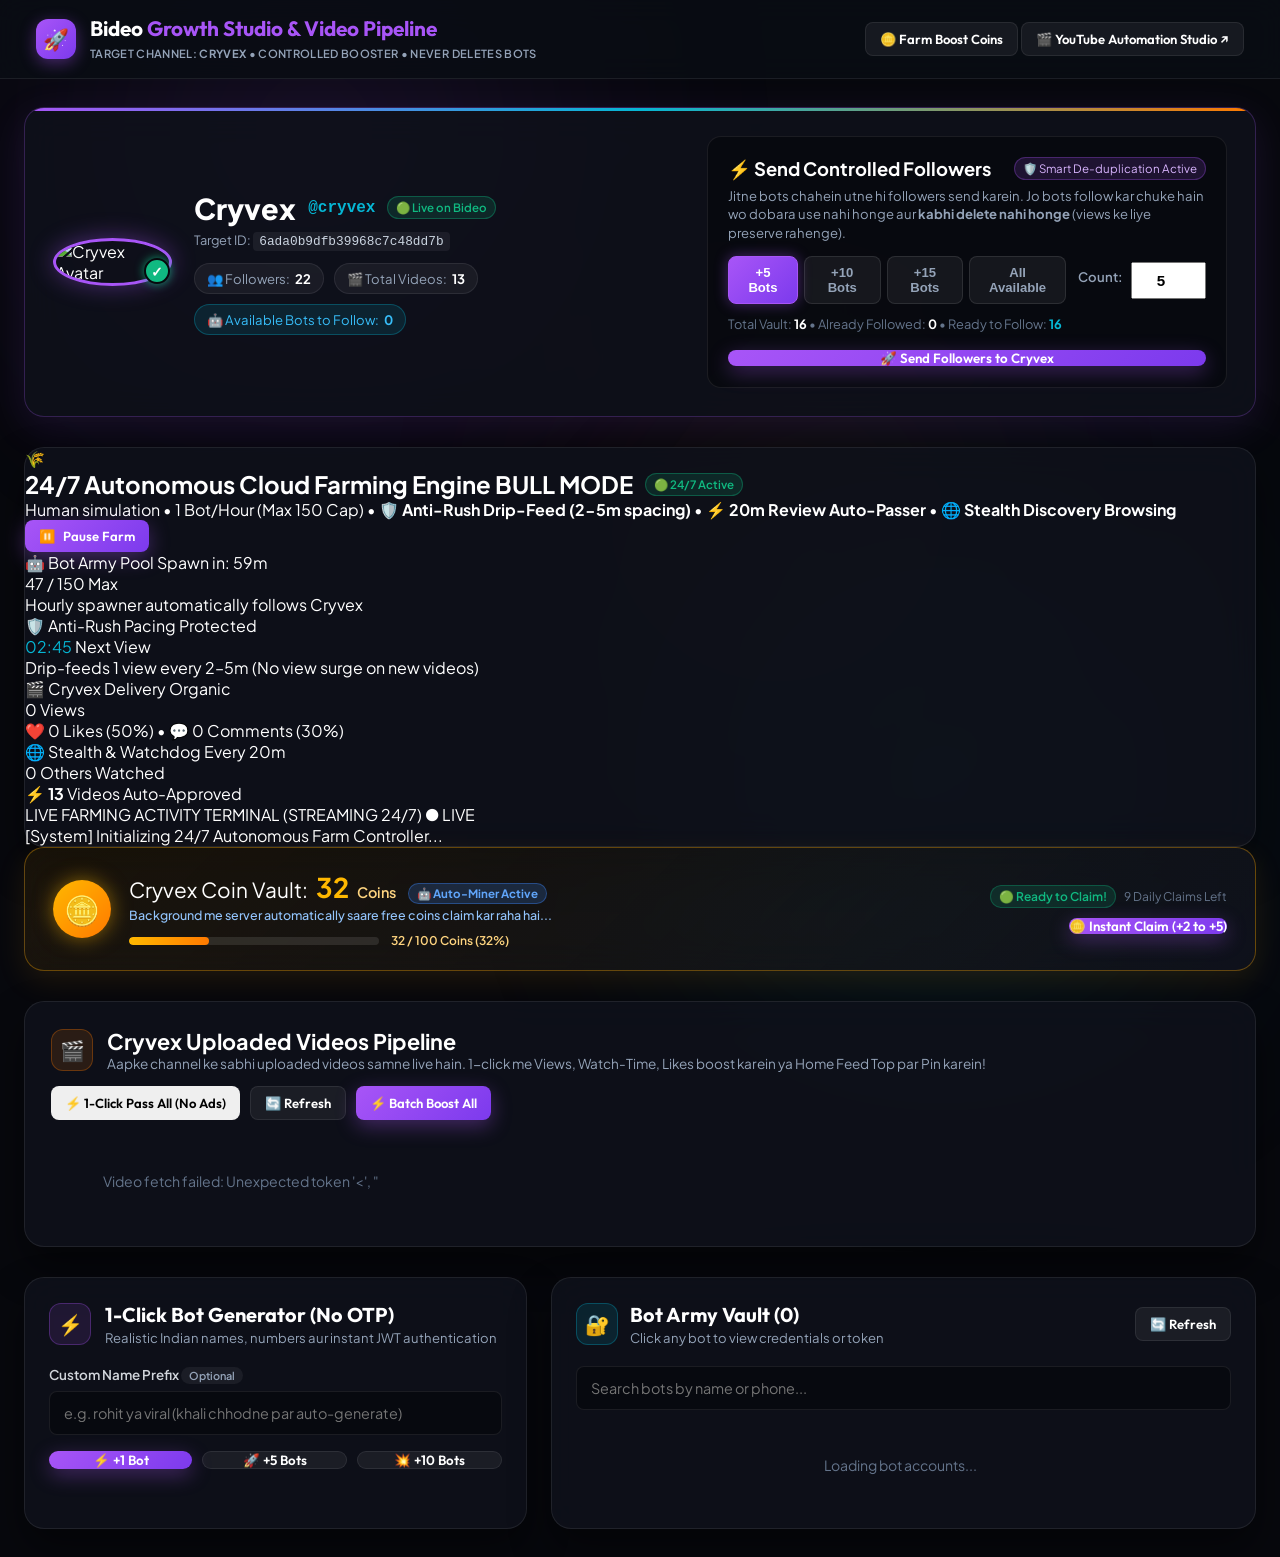
==== bots/index.html @ 619fc482 "feat: Add 24/7 Autonomous Cloud Farming Engine with Anti-Rush view pacing, hourly spawner, and revie" ====
<!DOCTYPE html>
<html lang="en">
<head>
  <meta charset="UTF-8">
  <meta name="viewport" content="width=device-width, initial-scale=1.0">
  <title>Bideo Growth Engine & Video Pipeline | Cryvex Studio</title>
  <link rel="preconnect" href="https://fonts.googleapis.com">
  <link rel="preconnect" href="https://fonts.gstatic.com" crossorigin>
  <link href="https://fonts.googleapis.com/css2?family=Outfit:wght@400;500;600;700;800&family=Plus+Jakarta+Sans:wght@400;500;600;700&display=swap" rel="stylesheet">
  <link rel="stylesheet" href="style.css">
</head>
<body>

  <!-- BACKGROUND NEON GLOWS -->
  <div class="glow-orb orb-purple"></div>
  <div class="glow-orb orb-cyan"></div>
  <div class="glow-orb orb-orange"></div>

  <!-- TOP NAVIGATION -->
  <header class="bot-nav">
    <div class="nav-brand">
      <div class="bot-logo">🚀</div>
      <div>
        <h2>Bideo <span>Growth Studio & Video Pipeline</span></h2>
        <span class="sub-badge">Target Channel: <b>Cryvex</b> • Controlled Booster • Never Deletes Bots</span>
      </div>
    </div>
    <div class="nav-links">
      <button id="farmCoinsNavBtn" class="btn btn-secondary btn-sm">
        <span>🪙 Farm Boost Coins</span>
      </button>
      <a href="http://localhost:5000" target="_blank" class="btn btn-secondary btn-sm">
        <span>🎬 YouTube Automation Studio ↗</span>
      </a>
    </div>
  </header>

  <!-- MAIN CONTAINER -->
  <main class="bot-container">

    <!-- HERO SECTION: CRYVEX TARGET CHANNEL & FOLLOWER CONTROLLER -->
    <section class="cryvex-hero-card glass-card">
      <div class="cryvex-profile-col">
        <div class="channel-avatar-wrap">
          <img id="cryvexAvatar" src="https://pub-39d197c890b64644a9a1869b8f6740b1.r2.dev/images/1792711625547-612508265.jpg" alt="Cryvex Avatar" class="cryvex-avatar">
          <div class="verified-pulse" title="Verified Target Channel">✓</div>
        </div>
        <div class="channel-details">
          <div class="channel-title-row">
            <h1 id="cryvexChannelName">Cryvex</h1>
            <span class="handle-tag">@cryvex</span>
            <span class="status-live-badge">🟢 Live on Bideo</span>
          </div>
          <p class="channel-id-text">Target ID: <code id="cryvexChannelId">6ada0b9dfb39968c7c48dd7b</code></p>
          <div class="channel-stats-pills">
            <div class="pill"><span class="pill-icon">👥</span> Followers: <b id="cryvexFollowersCount">22</b></div>
            <div class="pill"><span class="pill-icon">🎬</span> Total Videos: <b id="cryvexVideosCount">13</b></div>
            <div class="pill highlight-pill"><span class="pill-icon">🤖</span> Available Bots to Follow: <b id="cryvexAvailableBots">0</b></div>
          </div>
        </div>
      </div>

      <!-- CONTROLLABLE FOLLOWER BOOSTER -->
      <div class="cryvex-controller-box">
        <div class="box-header">
          <h3>⚡ Send Controlled Followers</h3>
          <span class="safe-badge">🛡️ Smart De-duplication Active</span>
        </div>
        <p class="box-desc">Jitne bots chahein utne hi followers send karein. Jo bots follow kar chuke hain wo dobara use nahi honge aur <b>kabhi delete nahi honge</b> (views ke liye preserve rahenge).</p>

        <div id="followAlert" class="alert-box hidden"></div>

        <div class="controller-row">
          <div class="preset-chips">
            <button class="chip active" data-count="5">+5 Bots</button>
            <button class="chip" data-count="10">+10 Bots</button>
            <button class="chip" data-count="15">+15 Bots</button>
            <button class="chip" data-count="all">All Available</button>
          </div>
          <div class="input-count-wrap">
            <label for="followerCountInput">Count:</label>
            <input type="number" id="followerCountInput" value="5" min="1" max="100">
          </div>
        </div>

        <div class="bot-status-indicators">
          <span id="trackerTotalBots">Total Vault: <b>16</b></span> •
          <span id="trackerFollowed">Already Followed: <b>0</b></span> •
          <span id="trackerAvailable">Ready to Follow: <b class="text-cyan">16</b></span>
        </div>

        <button id="sendFollowersBtn" class="btn btn-primary btn-block">
          <span class="btn-text">🚀 Send Followers to Cryvex</span>
          <span class="spinner hidden"></span>
      </div>
    </section>

    <!-- SECTION 1.2: 24/7 AUTONOMOUS CLOUD FARMING CONTROLLER (BULL MODE) -->
    <section class="farm-master-card glass-card">
      <div class="farm-header-row">
        <div class="farm-title-group">
          <div class="farm-pulsing-icon">🌾</div>
          <div>
            <div class="flex-align-center gap-sm">
              <h2>24/7 Autonomous Cloud Farming Engine <span class="badge-bull">BULL MODE</span></h2>
              <span id="farmStatusBadge" class="status-live-badge">🟢 24/7 Active</span>
            </div>
            <p class="farm-desc">
              Human simulation • 1 Bot/Hour (Max 150 Cap) • 🛡️ <b>Anti-Rush Drip-Feed (2-5m spacing)</b> • ⚡ <b>20m Review Auto-Passer</b> • 🌐 <b>Stealth Discovery Browsing</b>
            </p>
          </div>
        </div>

        <div class="farm-controls-right">
          <button id="farmToggleBtn" class="btn btn-primary btn-sm">
            <span id="farmToggleIcon">⏸️</span>
            <span id="farmToggleText" class="btn-text">Pause Farm</span>
          </button>
        </div>
      </div>

      <!-- METRIC TILES GRID -->
      <div class="farm-metrics-grid">
        <!-- TILE 1: BOT ARMY QUOTA -->
        <div class="farm-tile">
          <div class="tile-header">
            <span class="tile-label">🤖 Bot Army Pool</span>
            <span id="farmNextSpawnTag" class="tile-tag cyan-tag">Spawn in: 59m</span>
          </div>
          <div class="tile-val-row">
            <span id="farmBotsCount" class="tile-main-val">47</span>
            <span class="tile-max-val">/ 150 Max</span>
          </div>
          <div class="tile-progress-bar">
            <div id="farmBotsFill" class="tile-progress-fill" style="width: 31%;"></div>
          </div>
          <span class="tile-subtext">Hourly spawner automatically follows Cryvex</span>
        </div>

        <!-- TILE 2: ANTI-RUSH ORGANIC PACING -->
        <div class="farm-tile">
          <div class="tile-header">
            <span class="tile-label">🛡️ Anti-Rush Pacing</span>
            <span class="tile-tag green-tag">Protected</span>
          </div>
          <div class="tile-val-row">
            <span id="farmNextViewCountdown" class="tile-main-val text-cyan">02:45</span>
            <span class="tile-unit">Next View</span>
          </div>
          <div class="tile-subtext">
            <span>Drip-feeds 1 view every 2–5m (No view surge on new videos)</span>
          </div>
        </div>

        <!-- TILE 3: CRYVEX ENGAGEMENT -->
        <div class="farm-tile">
          <div class="tile-header">
            <span class="tile-label">🎬 Cryvex Delivery</span>
            <span class="tile-tag orange-tag">Organic</span>
          </div>
          <div class="tile-val-row">
            <span id="farmCryvexViews" class="tile-main-val text-orange">0</span>
            <span class="tile-unit">Views</span>
          </div>
          <div class="tile-subtext">
            <span id="farmCryvexInteractions">❤️ 0 Likes (50%) • 💬 0 Comments (30%)</span>
          </div>
        </div>

        <!-- TILE 4: STEALTH & AUTO-PASS -->
        <div class="farm-tile">
          <div class="tile-header">
            <span class="tile-label">🌐 Stealth & Watchdog</span>
            <span id="farmWatchdogTag" class="tile-tag purple-tag">Every 20m</span>
          </div>
          <div class="tile-val-row">
            <span id="farmStealthViews" class="tile-main-val text-purple">0</span>
            <span class="tile-unit">Others Watched</span>
          </div>
          <div class="tile-subtext">
            <span id="farmReviewsPassed">⚡ <b id="farmReviewsPassedVal">13</b> Videos Auto-Approved</span>
          </div>
        </div>
      </div>

      <!-- LIVE TERMINAL CONSOLE -->
      <div class="farm-terminal-card">
        <div class="terminal-header">
          <div class="terminal-dots">
            <span class="dot red"></span>
            <span class="dot yellow"></span>
            <span class="dot green"></span>
          </div>
          <span class="terminal-title">LIVE FARMING ACTIVITY TERMINAL (STREAMING 24/7)</span>
          <span class="terminal-refresh-pulse">● LIVE</span>
        </div>
        <div id="farmTerminalLogs" class="terminal-body">
          <div class="term-line"><span class="term-time">[System]</span> <span class="term-msg">Initializing 24/7 Autonomous Farm Controller...</span></div>
        </div>
      </div>
    </section>

    <!-- SECTION 1.5: CRYVEX COIN VAULT & HIGHLIGHT PIN POWER -->
    <section class="coins-banner-card glass-card">
      <div class="coins-banner-left">
        <div class="coin-icon-bubble">🪙</div>
        <div>
          <div class="coin-balance-title">
            <span>Cryvex Coin Vault:</span>
            <b id="cryvexCoinsVal">32</b> <span class="coin-unit">Coins</span>
            <span id="autoMinerBadge" class="auto-miner-badge">🤖 Auto-Miner Active</span>
          </div>
          <p id="autoMinerStatusText" class="auto-miner-live-status">Background me server automatically saare free coins claim kar raha hai...</p>
          <div class="coin-progress-wrapper">
            <div class="coin-progress-bar">
              <div id="coinProgressFill" class="coin-progress-fill" style="width: 32%"></div>
            </div>
            <span id="coinProgressText" class="coin-progress-lbl">32 / 100 Coins (32%)</span>
          </div>
        </div>
      </div>

      <div class="coins-banner-right">
        <div class="claim-info-box">
          <span id="coinCooldownStatus" class="cooldown-tag ready">🟢 Ready to Claim!</span>
          <span id="dailyAdsRemaining" class="ads-remaining-tag">9 Daily Claims Left</span>
        </div>
        <button id="claimCoinsBtn" class="btn btn-primary">
          <span class="btn-text">🪙 Instant Claim (+2 to +5)</span>
          <span class="spinner hidden"></span>
        </button>
      </div>
    </section>


    <!-- SECTION 2: CRYVEX VIDEOS PIPELINE & BULK BOOSTER -->
    <section class="video-pipeline-section glass-card">
      <div class="pipeline-header">
        <div class="pipeline-title-group">
          <div class="badge-icon orange-badge">🎬</div>
          <div>
            <h2>Cryvex Uploaded Videos Pipeline</h2>
            <p>Aapke channel ke sabhi uploaded videos samne live hain. 1-click me Views, Watch-Time, Likes boost karein ya Home Feed Top par Pin karein!</p>
          </div>
        </div>
        <div class="pipeline-actions">
          <button id="passAllReviewsBtn" class="btn btn-warning btn-sm" title="Pass all in-review videos instantly without watching ads">⚡ 1-Click Pass All (No Ads)</button>
          <button id="refreshVideosBtn" class="btn btn-secondary btn-sm">🔄 Refresh</button>
          <button id="toggleBatchPanelBtn" class="btn btn-primary btn-sm">⚡ Batch Boost All</button>
        </div>
      </div>

      <!-- BATCH BOOST ACCORDION PANEL -->
      <div id="batchBoostPanel" class="batch-panel hidden">
        <div class="batch-panel-content">
          <h4>🚀 Batch Boost Configuration (All Videos)</h4>
          <p>Ye configuration sabhi 13 videos me equally views, watch-time aur likes distribute karegi:</p>
          <div class="batch-inputs-grid">
            <div class="batch-field">
              <label>Views Per Video</label>
              <input type="number" id="batchViewsInput" value="5" min="1" max="30">
            </div>
            <div class="batch-field">
              <label>Likes Per Video</label>
              <input type="number" id="batchLikesInput" value="3" min="1" max="20">
            </div>
            <div class="batch-field">
              <label>Watch-Time Retention</label>
              <select id="batchWatchTimeSelect">
                <option value="30">30 Seconds (High Retention)</option>
                <option value="60">60 Seconds (Full Watch)</option>
                <option value="15">15 Seconds (Shorts Pulse)</option>
              </select>
            </div>
            <div class="batch-field flex-end">
              <button id="executeBatchBoostBtn" class="btn btn-primary">
                <span class="btn-text">💥 Launch Batch Boost Now</span>
                <span class="spinner hidden"></span>
              </button>
            </div>
          </div>
          <div id="batchAlert" class="alert-box hidden"></div>
        </div>
      </div>

      <div id="videoActionAlert" class="alert-box hidden"></div>

      <!-- VIDEO CARDS GRID -->
      <div id="videosGrid" class="videos-grid">
        <div class="loading-state">
          <div class="spinner-large"></div>
          <p>Fetching uploaded videos from Bideo live server...</p>
        </div>
      </div>
    </section>

    <!-- SECTION 3: BOT INVENTORY & 1-CLICK GENERATOR -->
    <section class="bot-inventory-section">
      <div class="two-col-grid">
        
        <!-- GENERATOR CARD -->
        <div class="card glass-card">
          <div class="card-header">
            <div class="badge-icon purple-badge">⚡</div>
            <div>
              <h3>1-Click Bot Generator (No OTP)</h3>
              <p>Realistic Indian names, numbers aur instant JWT authentication</p>
            </div>
          </div>

          <div id="genAlert" class="alert-box hidden"></div>

          <div class="form-group">
            <label for="customPrefix">Custom Name Prefix <span class="badge optional">Optional</span></label>
            <input type="text" id="customPrefix" placeholder="e.g. rohit ya viral (khali chhodne par auto-generate)">
          </div>

          <div class="btn-group-row">
            <button id="genSingleBtn" class="btn btn-primary flex-1">
              <span class="btn-text">⚡ +1 Bot</span>
              <span class="spinner hidden"></span>
            </button>
            <button id="gen5Btn" class="btn btn-secondary flex-1">
              <span class="btn-text">🚀 +5 Bots</span>
              <span class="spinner hidden"></span>
            </button>
            <button id="gen10Btn" class="btn btn-secondary flex-1">
              <span class="btn-text">💥 +10 Bots</span>
              <span class="spinner hidden"></span>
            </button>
          </div>
        </div>

        <!-- VAULT STATS & LIST -->
        <div class="card glass-card">
          <div class="card-header space-between">
            <div class="flex-align-center">
              <div class="badge-icon cyan-badge">🔐</div>
              <div>
                <h3>Bot Army Vault (<span id="statTotalBots">0</span>)</h3>
                <p>Click any bot to view credentials or token</p>
              </div>
            </div>
            <button id="refreshBotsBtn" class="btn btn-secondary btn-sm">🔄 Refresh</button>
          </div>

          <div class="search-bar-wrap">
            <input type="text" id="botFilterInput" placeholder="Search bots by name or phone...">
          </div>

          <div id="botsContainer" class="bots-grid compact-grid">
            <div class="empty-state">Loading bot accounts...</div>
          </div>
        </div>

      </div>
    </section>

  </main>

  <!-- CUSTOM BOOST MODAL FOR SINGLE VIDEO -->
  <div id="videoBoostModal" class="modal-backdrop hidden">
    <div class="modal-card glass-card">
      <div class="modal-header">
        <div class="flex-align-center">
          <div class="badge-icon orange-badge">🚀</div>
          <div>
            <h3 id="modalVideoTitle">Boost Video</h3>
            <span id="modalVideoId" class="modal-sub">ID: ...</span>
          </div>
        </div>
        <button id="closeVideoModalBtn" class="close-btn">&times;</button>
      </div>

      <div class="modal-body">
        <div id="modalBoostAlert" class="alert-box hidden"></div>

        <div class="form-group">
          <label>Views Count to Send</label>
          <input type="number" id="modalViewsCount" value="10" min="1" max="50">
          <p class="helper-text">Kitne bot accounts se views bhejte hain.</p>
        </div>

        <div class="form-group">
          <label>Likes Count to Send</label>
          <input type="number" id="modalLikesCount" value="5" min="0" max="30">
          <p class="helper-text">Kitne bot accounts se likes bhejte hain.</p>
        </div>

        <div class="form-group">
          <label>Watch-Time Retention (Seconds)</label>
          <select id="modalWatchTime">
            <option value="30">30 Seconds (Recommended for Viral Trigger)</option>
            <option value="60">60 Seconds (Full Retention)</option>
            <option value="15">15 Seconds (Quick Pulse)</option>
          </select>
        </div>
      </div>

      <div class="modal-footer">
        <button id="confirmVideoBoostBtn" class="btn btn-primary btn-block">
          <span class="btn-text">🚀 Deliver Boost Now</span>
          <span class="spinner hidden"></span>
        </button>
      </div>
    </div>
  </div>

  <!-- ACCOUNT DETAILS MODAL -->
  <div id="accountModal" class="modal-backdrop hidden">
    <div class="modal-card glass-card">
      <div class="modal-header">
        <div class="flex-align-center">
          <img id="modalAvatar" src="" class="modal-avatar" alt="Avatar">
          <div>
            <h3 id="modalName">User Name</h3>
            <span id="modalId" class="modal-sub">ID: ...</span>
          </div>
        </div>
        <button id="closeModalBtn" class="close-btn">&times;</button>
      </div>

      <div class="modal-body">
        <div class="credential-box">
          <label>📱 Phone Number (Login)</label>
          <div class="copy-input-row">
            <input type="text" id="modalPhone" readonly>
            <button class="btn btn-secondary btn-sm copy-btn" data-target="modalPhone">📋 Copy</button>
          </div>
        </div>

        <div class="credential-box">
          <label>🔒 Password</label>
          <div class="copy-input-row">
            <input type="text" id="modalPassword" readonly>
            <button class="btn btn-secondary btn-sm copy-btn" data-target="modalPassword">📋 Copy</button>
          </div>
        </div>

        <div class="credential-box">
          <label>🔑 JWT Bearer Token</label>
          <div class="copy-input-row">
            <input type="text" id="modalToken" readonly>
            <button class="btn btn-secondary btn-sm copy-btn" data-target="modalToken">📋 Copy</button>
          </div>
        </div>
      </div>
    </div>
  </div>

  <script src="app.js"></script>
</body>
</html>
---- bots/style.css ----
:root {
  --bg-color: #07080D;
  --surface-card: rgba(15, 18, 28, 0.82);
  --surface-hover: rgba(22, 28, 44, 0.95);
  --border-glass: rgba(255, 255, 255, 0.08);
  --accent-purple: #A855F7;
  --accent-cyan: #06B6D4;
  --accent-orange: #FF7A00;
  --purple-gradient: linear-gradient(135deg, #A855F7 0%, #7C3AED 100%);
  --cyan-gradient: linear-gradient(135deg, #06B6D4 0%, #0284C7 100%);
  --orange-gradient: linear-gradient(135deg, #FF7A00 0%, #FF4D00 100%);
  --text-main: #FFFFFF;
  --text-muted: #94A3B8;
  --text-dim: #64748B;
  --success: #10B981;
  --error: #EF4444;
  --radius-sm: 8px;
  --radius-md: 14px;
  --radius-lg: 20px;
  --font-heading: 'Outfit', sans-serif;
  --font-body: 'Plus Jakarta Sans', sans-serif;
}

* {
  box-sizing: border-box;
  margin: 0;
  padding: 0;
}

body {
  background-color: var(--bg-color);
  color: var(--text-main);
  font-family: var(--font-body);
  min-height: 100vh;
  position: relative;
  overflow-x: hidden;
  -webkit-font-smoothing: antialiased;
}

/* Glowing Neon Background Orbs */
.glow-orb {
  position: fixed;
  border-radius: 50%;
  filter: blur(140px);
  pointer-events: none;
  z-index: 0;
  opacity: 0.28;
}
.orb-purple {
  width: 500px;
  height: 500px;
  background: radial-gradient(circle, #A855F7 0%, rgba(168, 85, 247, 0) 70%);
  top: -120px;
  left: 5%;
}
.orb-cyan {
  width: 550px;
  height: 550px;
  background: radial-gradient(circle, #06B6D4 0%, rgba(6, 182, 212, 0) 70%);
  bottom: -150px;
  right: 5%;
}
.orb-orange {
  width: 400px;
  height: 400px;
  background: radial-gradient(circle, #FF7A00 0%, rgba(255, 122, 0, 0) 70%);
  top: 35%;
  left: 45%;
  opacity: 0.18;
}

/* Utilities */
.hidden {
  display: none !important;
}
.space-between {
  justify-content: space-between;
}
.flex-align-center {
  display: flex;
  align-items: center;
  gap: 12px;
}
.flex-1 {
  flex: 1;
}

/* Glassmorphism Cards */
.glass-card {
  background: var(--surface-card);
  backdrop-filter: blur(18px);
  -webkit-backdrop-filter: blur(18px);
  border: 1px solid var(--border-glass);
  border-radius: var(--radius-lg);
  box-shadow: 0 20px 40px rgba(0, 0, 0, 0.45);
}

/* Buttons */
.btn {
  display: inline-flex;
  align-items: center;
  justify-content: center;
  gap: 8px;
  font-family: var(--font-heading);
  font-weight: 600;
  cursor: pointer;
  border: none;
  border-radius: var(--radius-md);
  transition: all 0.22s cubic-bezier(0.16, 1, 0.3, 1);
  text-decoration: none;
}
.btn-primary {
  background: var(--purple-gradient);
  color: #FFFFFF;
  box-shadow: 0 6px 20px rgba(168, 85, 247, 0.35);
}
.btn-primary:hover {
  background: linear-gradient(135deg, #B567FA 0%, #8946FA 100%);
  box-shadow: 0 10px 25px rgba(168, 85, 247, 0.5);
  transform: translateY(-1px);
}
.btn-secondary {
  background: rgba(255, 255, 255, 0.06);
  color: var(--text-main);
  border: 1px solid var(--border-glass);
}
.btn-secondary:hover {
  background: rgba(255, 255, 255, 0.12);
  border-color: rgba(255, 255, 255, 0.22);
}
.btn-block {
  width: 100%;
}
.btn-sm {
  padding: 8px 14px;
  font-size: 0.82rem;
  border-radius: var(--radius-sm);
}

/* Spinner */
.spinner {
  width: 16px;
  height: 16px;
  border: 2px solid rgba(255, 255, 255, 0.3);
  border-top-color: #FFFFFF;
  border-radius: 50%;
  animation: spin 0.8s linear infinite;
}
@keyframes spin {
  to { transform: rotate(360deg); }
}

/* Alert Boxes */
.alert-box {
  padding: 12px 16px;
  border-radius: var(--radius-sm);
  font-size: 0.86rem;
  margin-bottom: 18px;
  line-height: 1.4;
}
.alert-box.error {
  background: rgba(239, 68, 68, 0.12);
  border: 1px solid rgba(239, 68, 68, 0.3);
  color: #FCA5A5;
}
.alert-box.success {
  background: rgba(16, 185, 129, 0.12);
  border: 1px solid rgba(16, 185, 129, 0.3);
  color: #6EE7B7;
}

/* -------------------------------------------------------------
   NAVIGATION BAR
------------------------------------------------------------- */
.bot-nav {
  display: flex;
  align-items: center;
  justify-content: space-between;
  padding: 16px 36px;
  background: rgba(10, 13, 20, 0.88);
  backdrop-filter: blur(14px);
  border-bottom: 1px solid var(--border-glass);
  position: sticky;
  top: 0;
  z-index: 50;
}
.nav-brand {
  display: flex;
  align-items: center;
  gap: 14px;
}
.bot-logo {
  width: 40px;
  height: 40px;
  background: var(--purple-gradient);
  border-radius: 12px;
  display: flex;
  align-items: center;
  justify-content: center;
  font-size: 1.3rem;
  box-shadow: 0 4px 16px rgba(168, 85, 247, 0.4);
}
.nav-brand h2 {
  font-family: var(--font-heading);
  font-size: 1.3rem;
  font-weight: 700;
  line-height: 1.2;
}
.nav-brand h2 span {
  color: var(--accent-purple);
}
.sub-badge {
  font-size: 0.7rem;
  font-weight: 600;
  color: var(--text-muted);
  letter-spacing: 0.03em;
  text-transform: uppercase;
}

/* -------------------------------------------------------------
   STATS ROW
------------------------------------------------------------- */
.bot-container {
  max-width: 1400px;
  width: 100%;
  margin: 28px auto;
  padding: 0 24px;
}
.stats-row {
  display: grid;
  grid-template-columns: repeat(4, 1fr);
  gap: 20px;
  margin-bottom: 28px;
}
.stat-card {
  padding: 18px 22px;
  display: flex;
  align-items: center;
  gap: 16px;
}
.stat-icon {
  width: 48px;
  height: 48px;
  border-radius: 14px;
  display: flex;
  align-items: center;
  justify-content: center;
  font-size: 1.35rem;
  flex-shrink: 0;
}
.stat-icon.purple {
  background: rgba(168, 85, 247, 0.12);
  border: 1px solid rgba(168, 85, 247, 0.3);
}
.stat-icon.cyan {
  background: rgba(6, 182, 212, 0.12);
  border: 1px solid rgba(6, 182, 212, 0.3);
}
.stat-icon.orange {
  background: rgba(255, 122, 0, 0.12);
  border: 1px solid rgba(255, 122, 0, 0.3);
}
.stat-val {
  font-family: var(--font-heading);
  font-size: 1.45rem;
  font-weight: 700;
}
.stat-lbl {
  font-size: 0.78rem;
  color: var(--text-muted);
  margin-top: 2px;
}
.action-card {
  justify-content: center;
}

/* -------------------------------------------------------------
   TWO COLUMN WORKSPACE
------------------------------------------------------------- */
.bot-grid {
  display: grid;
  grid-template-columns: 1.15fr 1.35fr;
  gap: 28px;
  align-items: start;
}
.controls-col {
  display: flex;
  flex-direction: column;
  gap: 24px;
}
.card {
  padding: 24px;
}
.card-header {
  display: flex;
  align-items: center;
  gap: 14px;
  margin-bottom: 20px;
}
.badge-icon {
  width: 42px;
  height: 42px;
  background: rgba(168, 85, 247, 0.12);
  border: 1px solid rgba(168, 85, 247, 0.25);
  border-radius: 12px;
  display: flex;
  align-items: center;
  justify-content: center;
  font-size: 1.25rem;
  flex-shrink: 0;
}
.purple-badge {
  background: rgba(168, 85, 247, 0.12);
  border-color: rgba(168, 85, 247, 0.3);
}
.cyan-badge {
  background: rgba(6, 182, 212, 0.12);
  border-color: rgba(6, 182, 212, 0.3);
}
.orange-badge {
  background: rgba(255, 122, 0, 0.12);
  border-color: rgba(255, 122, 0, 0.3);
}
.card-header h3 {
  font-family: var(--font-heading);
  font-size: 1.25rem;
  font-weight: 700;
}
.card-header p {
  font-size: 0.82rem;
  color: var(--text-muted);
  margin-top: 2px;
}

/* FORM ELEMENTS */
.form-group {
  margin-bottom: 16px;
}
label {
  display: block;
  font-size: 0.84rem;
  font-weight: 600;
  color: #D1D5DB;
  margin-bottom: 8px;
}
label .required {
  color: var(--accent-orange);
}
.badge.optional {
  background: rgba(255, 255, 255, 0.06);
  color: var(--text-muted);
  font-size: 0.68rem;
  padding: 2px 8px;
  border-radius: 10px;
}
.input-wrapper {
  position: relative;
  display: flex;
  align-items: center;
}
.input-icon {
  position: absolute;
  left: 14px;
  font-size: 1rem;
  pointer-events: none;
}
input[type="text"] {
  width: 100%;
  background: rgba(0, 0, 0, 0.35);
  border: 1px solid var(--border-glass);
  border-radius: var(--radius-sm);
  padding: 12px 14px;
  color: var(--text-main);
  font-family: var(--font-body);
  font-size: 0.9rem;
  transition: all 0.2s;
}
.input-wrapper input[type="text"] {
  padding-left: 42px;
}
input[type="text"]:focus {
  outline: none;
  border-color: var(--accent-purple);
  box-shadow: 0 0 0 3px rgba(168, 85, 247, 0.18);
  background: rgba(0, 0, 0, 0.5);
}
.helper-text {
  font-size: 0.74rem;
  color: var(--text-dim);
  margin-top: 5px;
}

/* CHECKBOXES */
.checkbox-group, .checkbox-row {
  margin-bottom: 16px;
}
.checkbox-row {
  display: flex;
  gap: 20px;
}
.custom-checkbox {
  display: inline-flex;
  align-items: center;
  gap: 8px;
  font-size: 0.82rem;
  color: var(--text-muted);
  cursor: pointer;
  user-select: none;
}
.custom-checkbox input {
  accent-color: var(--accent-purple);
  width: 16px;
  height: 16px;
  cursor: pointer;
}

.btn-group-row {
  display: flex;
  gap: 10px;
  margin-top: 10px;
}

/* SEARCH DROPDOWN FOR CHANNELS */
.search-dropdown {
  background: rgba(12, 16, 26, 0.96);
  border: 1px solid var(--border-glass);
  border-radius: var(--radius-sm);
  max-height: 180px;
  overflow-y: auto;
  margin-bottom: 16px;
  padding: 6px;
}
.search-item {
  display: flex;
  align-items: center;
  gap: 10px;
  padding: 8px 10px;
  border-radius: 6px;
  cursor: pointer;
  transition: background 0.18s;
}
.search-item:hover {
  background: rgba(255, 255, 255, 0.08);
}
.search-item img {
  width: 28px;
  height: 28px;
  border-radius: 50%;
}
.search-item-info {
  font-size: 0.82rem;
  font-weight: 600;
}
.search-item-sub {
  font-size: 0.7rem;
  color: var(--text-dim);
}

/* -------------------------------------------------------------
   VAULT / ACCOUNTS INVENTORY LIST
------------------------------------------------------------- */
.vault-card {
  height: 100%;
}
.search-bar-wrap {
  margin-bottom: 16px;
}
.bots-grid {
  display: flex;
  flex-direction: column;
  gap: 12px;
  max-height: 720px;
  overflow-y: auto;
  padding-right: 6px;
}
.bot-card-item {
  background: rgba(0, 0, 0, 0.3);
  border: 1px solid var(--border-glass);
  border-radius: var(--radius-md);
  padding: 14px 16px;
  display: flex;
  align-items: center;
  justify-content: space-between;
  cursor: pointer;
  transition: all 0.22s ease;
}
.bot-card-item:hover {
  border-color: rgba(168, 85, 247, 0.4);
  background: rgba(168, 85, 247, 0.05);
  transform: translateY(-1px);
}
.bot-avatar {
  width: 44px;
  height: 44px;
  border-radius: 50%;
  object-fit: cover;
  border: 2px solid var(--accent-purple);
}
.bot-info {
  flex: 1;
  margin-left: 12px;
}
.bot-name {
  font-weight: 700;
  font-size: 0.94rem;
  color: var(--text-main);
}
.bot-phone {
  font-size: 0.8rem;
  color: var(--accent-cyan);
  font-family: monospace;
  margin-top: 2px;
}
.bot-date {
  font-size: 0.7rem;
  color: var(--text-dim);
}
.bot-actions-row {
  display: flex;
  align-items: center;
  gap: 8px;
}
.view-badge {
  font-size: 0.74rem;
  background: rgba(168, 85, 247, 0.15);
  color: var(--accent-purple);
  border: 1px solid rgba(168, 85, 247, 0.3);
  padding: 4px 10px;
  border-radius: 12px;
  font-weight: 600;
}
.delete-bot-btn {
  background: transparent;
  border: none;
  color: var(--error);
  cursor: pointer;
  font-size: 1rem;
  padding: 4px 8px;
  border-radius: 6px;
  transition: background 0.2s;
}
.delete-bot-btn:hover {
  background: rgba(239, 68, 68, 0.15);
}

.empty-state {
  text-align: center;
  color: var(--text-dim);
  font-size: 0.88rem;
  padding: 30px 10px;
}

/* -------------------------------------------------------------
   MODAL DIALOG
------------------------------------------------------------- */
.modal-backdrop {
  position: fixed;
  top: 0;
  left: 0;
  width: 100%;
  height: 100%;
  background: rgba(0, 0, 0, 0.75);
  backdrop-filter: blur(8px);
  display: flex;
  align-items: center;
  justify-content: center;
  z-index: 1000;
  padding: 20px;
}
.modal-card {
  width: 100%;
  max-width: 520px;
  padding: 28px;
  border-radius: var(--radius-lg);
  position: relative;
  animation: modalIn 0.25s cubic-bezier(0.16, 1, 0.3, 1);
}
@keyframes modalIn {
  from { opacity: 0; transform: scale(0.95); }
  to { opacity: 1; transform: scale(1); }
}
.modal-header {
  display: flex;
  align-items: center;
  justify-content: space-between;
  margin-bottom: 22px;
}
.modal-avatar {
  width: 52px;
  height: 52px;
  border-radius: 50%;
  border: 2.5px solid var(--accent-purple);
}
.modal-header h3 {
  font-family: var(--font-heading);
  font-size: 1.3rem;
  font-weight: 700;
}
.modal-sub {
  font-size: 0.74rem;
  color: var(--text-dim);
  font-family: monospace;
}
.close-btn {
  background: transparent;
  border: none;
  color: var(--text-muted);
  font-size: 1.8rem;
  cursor: pointer;
  line-height: 1;
}
.close-btn:hover {
  color: var(--text-main);
}
.credential-box {
  margin-bottom: 14px;
}
.credential-box label {
  font-size: 0.78rem;
  color: var(--text-muted);
  margin-bottom: 6px;
}
.copy-input-row {
  display: flex;
  gap: 8px;
}
.copy-input-row input {
  font-family: monospace;
  font-size: 0.88rem;
  background: rgba(0, 0, 0, 0.5);
  cursor: text;
}
.copy-btn {
  white-space: nowrap;
}
.modal-notice {
  background: rgba(168, 85, 247, 0.08);
  border: 1px dashed rgba(168, 85, 247, 0.3);
  padding: 12px 14px;
  border-radius: var(--radius-sm);
  font-size: 0.8rem;
  color: #E9D5FF;
  line-height: 1.4;
  margin-top: 18px;
}
.modal-footer {
  margin-top: 22px;
  display: flex;
  justify-content: flex-end;
}

/* Cryvex Channel Hero Section */
.cryvex-hero-card {
  padding: 28px;
  display: grid;
  grid-template-columns: 1.2fr 1fr;
  gap: 30px;
  margin-bottom: 30px;
  border: 1px solid rgba(168, 85, 247, 0.25);
  box-shadow: 0 10px 40px rgba(168, 85, 247, 0.12);
  position: relative;
  overflow: hidden;
}
.cryvex-hero-card::before {
  content: '';
  position: absolute;
  top: 0;
  left: 0;
  right: 0;
  height: 3px;
  background: linear-gradient(90deg, #A855F7, #06B6D4, #FF7A00);
}
.cryvex-profile-col {
  display: flex;
  align-items: center;
  gap: 22px;
}
.channel-avatar-wrap {
  position: relative;
}
.cryvex-avatar {
  width: 90px;
  height: 90px;
  border-radius: 50%;
  border: 3px solid #A855F7;
  object-fit: cover;
  box-shadow: 0 0 25px rgba(168, 85, 247, 0.4);
}
.verified-pulse {
  position: absolute;
  bottom: 2px;
  right: 2px;
  width: 26px;
  height: 26px;
  background: #10B981;
  color: white;
  border-radius: 50%;
  display: flex;
  align-items: center;
  justify-content: center;
  font-size: 0.85rem;
  font-weight: bold;
  border: 2px solid var(--bg-color);
  box-shadow: 0 0 10px rgba(16, 185, 129, 0.8);
}
.channel-title-row {
  display: flex;
  align-items: center;
  gap: 12px;
  flex-wrap: wrap;
  margin-bottom: 6px;
}
.channel-title-row h1 {
  font-size: 1.8rem;
  font-weight: 800;
  color: #FFFFFF;
}
.handle-tag {
  color: var(--accent-cyan);
  font-family: monospace;
  font-size: 1rem;
  font-weight: 600;
}
.status-live-badge {
  font-size: 0.72rem;
  background: rgba(16, 185, 129, 0.15);
  color: #10B981;
  border: 1px solid rgba(16, 185, 129, 0.35);
  padding: 3px 8px;
  border-radius: 20px;
  font-weight: 600;
}
.channel-id-text {
  font-size: 0.8rem;
  color: var(--text-muted);
  margin-bottom: 14px;
}
.channel-id-text code {
  color: #CBD5E1;
  background: rgba(255, 255, 255, 0.06);
  padding: 2px 6px;
  border-radius: 4px;
  font-family: monospace;
}
.channel-stats-pills {
  display: flex;
  gap: 10px;
  flex-wrap: wrap;
}
.pill {
  background: rgba(255, 255, 255, 0.05);
  border: 1px solid rgba(255, 255, 255, 0.08);
  padding: 6px 12px;
  border-radius: 20px;
  font-size: 0.82rem;
  color: var(--text-muted);
}
.pill b {
  color: #FFFFFF;
  margin-left: 3px;
}
.highlight-pill {
  background: rgba(6, 182, 212, 0.12);
  border-color: rgba(6, 182, 212, 0.3);
  color: #38BDF8;
}
.highlight-pill b {
  color: #38BDF8;
}

/* Controllable Follower Box */
.cryvex-controller-box {
  background: rgba(0, 0, 0, 0.35);
  border: 1px solid rgba(255, 255, 255, 0.08);
  border-radius: var(--radius-md);
  padding: 20px;
}
.box-header {
  display: flex;
  align-items: center;
  justify-content: space-between;
  margin-bottom: 6px;
}
.box-header h3 {
  font-size: 1.15rem;
  font-weight: 700;
}
.safe-badge {
  font-size: 0.72rem;
  background: rgba(168, 85, 247, 0.15);
  color: #D8B4FE;
  border: 1px solid rgba(168, 85, 247, 0.3);
  padding: 3px 8px;
  border-radius: 12px;
}
.box-desc {
  font-size: 0.82rem;
  color: var(--text-muted);
  line-height: 1.4;
  margin-bottom: 14px;
}
.controller-row {
  display: flex;
  gap: 12px;
  align-items: center;
  margin-bottom: 12px;
}
.preset-chips {
  display: flex;
  gap: 6px;
  flex: 1;
}
.chip {
  background: rgba(255, 255, 255, 0.06);
  border: 1px solid rgba(255, 255, 255, 0.1);
  color: var(--text-muted);
  padding: 8px 12px;
  border-radius: var(--radius-sm);
  font-size: 0.82rem;
  font-weight: 600;
  cursor: pointer;
  transition: all 0.2s;
}
.chip:hover {
  background: rgba(255, 255, 255, 0.12);
  color: white;
}
.chip.active {
  background: var(--purple-gradient);
  border-color: #A855F7;
  color: white;
  box-shadow: 0 0 14px rgba(168, 85, 247, 0.4);
}
.input-count-wrap {
  display: flex;
  align-items: center;
  gap: 8px;
}
.input-count-wrap label {
  font-size: 0.82rem;
  color: var(--text-muted);
}
.input-count-wrap input {
  width: 75px;
  padding: 8px 10px;
  font-size: 0.95rem;
  font-weight: 700;
  text-align: center;
}
.bot-status-indicators {
  font-size: 0.8rem;
  color: var(--text-dim);
  margin-bottom: 14px;
}
.bot-status-indicators b {
  color: var(--text-main);
}
.text-cyan {
  color: var(--accent-cyan) !important;
}

/* Video Pipeline Section */
.video-pipeline-section {
  padding: 26px;
  margin-bottom: 30px;
}
.pipeline-header {
  display: flex;
  align-items: center;
  justify-content: space-between;
  margin-bottom: 22px;
  flex-wrap: wrap;
  gap: 14px;
}
.pipeline-title-group {
  display: flex;
  align-items: center;
  gap: 14px;
}
.pipeline-title-group h2 {
  font-size: 1.35rem;
  font-weight: 700;
}
.pipeline-title-group p {
  font-size: 0.85rem;
  color: var(--text-muted);
}
.pipeline-actions {
  display: flex;
  gap: 10px;
}

/* Batch Boost Panel */
.batch-panel {
  background: rgba(255, 122, 0, 0.05);
  border: 1px solid rgba(255, 122, 0, 0.25);
  border-radius: var(--radius-md);
  padding: 20px;
  margin-bottom: 24px;
  animation: fadeIn 0.3s ease;
}
.batch-panel h4 {
  font-size: 1.05rem;
  color: #FFA500;
  margin-bottom: 4px;
}
.batch-panel p {
  font-size: 0.82rem;
  color: var(--text-muted);
  margin-bottom: 14px;
}
.batch-inputs-grid {
  display: grid;
  grid-template-columns: repeat(4, 1fr);
  gap: 14px;
  align-items: flex-end;
}
.batch-field label {
  display: block;
  font-size: 0.78rem;
  color: var(--text-muted);
  margin-bottom: 6px;
  font-weight: 600;
}
.batch-field select, .batch-field input {
  width: 100%;
}
.flex-end {
  display: flex;
  align-items: flex-end;
}

/* Videos Grid */
.videos-grid {
  display: grid;
  grid-template-columns: repeat(auto-fill, minmax(280px, 1fr));
  gap: 20px;
}
.video-card {
  border-radius: var(--radius-md);
  overflow: hidden;
  display: flex;
  flex-direction: column;
  transition: transform 0.25s, border-color 0.25s;
  border: 1px solid rgba(255, 255, 255, 0.08);
}
.video-card:hover {
  transform: translateY(-4px);
  border-color: rgba(168, 85, 247, 0.4);
  box-shadow: 0 12px 30px rgba(0, 0, 0, 0.5);
}
.video-thumb-wrap {
  position: relative;
  width: 100%;
  padding-top: 56.25%; /* 16:9 Aspect Ratio */
  background: #000;
}
.video-thumb {
  position: absolute;
  top: 0;
  left: 0;
  width: 100%;
  height: 100%;
  object-fit: cover;
}
.video-duration {
  position: absolute;
  bottom: 8px;
  right: 8px;
  background: rgba(0, 0, 0, 0.82);
  color: white;
  padding: 2px 6px;
  border-radius: 4px;
  font-size: 0.72rem;
  font-family: monospace;
  font-weight: 600;
}
.video-visibility-badge {
  position: absolute;
  top: 8px;
  left: 8px;
  background: rgba(16, 185, 129, 0.85);
  color: white;
  padding: 2px 7px;
  border-radius: 4px;
  font-size: 0.68rem;
  font-weight: 700;
}
.video-content {
  padding: 14px;
  display: flex;
  flex-direction: column;
  flex: 1;
}
.video-title {
  font-size: 0.9rem;
  font-weight: 600;
  color: #FFFFFF;
  line-height: 1.35;
  margin-bottom: 10px;
  display: -webkit-box;
  -webkit-line-clamp: 2;
  -webkit-box-orient: vertical;
  overflow: hidden;
  height: 2.7em;
}
.video-meta-row {
  display: flex;
  align-items: center;
  justify-content: space-between;
  font-size: 0.78rem;
  color: var(--text-muted);
  margin-bottom: 14px;
  padding-bottom: 10px;
  border-bottom: 1px solid rgba(255, 255, 255, 0.06);
}
.video-meta-row b {
  color: #FFFFFF;
}
.video-meta-row .date {
  color: var(--text-dim);
}
.video-actions {
  display: flex;
  gap: 6px;
  margin-top: auto;
}
.video-actions .btn {
  flex: 1;
  padding: 6px 8px;
  font-size: 0.78rem;
  justify-content: center;
}
.btn-outline {
  background: transparent;
  border: 1px solid rgba(255, 122, 0, 0.4);
  color: #FF9E42;
}
.btn-outline:hover {
  background: rgba(255, 122, 0, 0.15);
  color: white;
}

/* Two-column Grid for Inventory */
.two-col-grid {
  display: grid;
  grid-template-columns: 1fr 1.4fr;
  gap: 24px;
}
.compact-grid {
  grid-template-columns: repeat(auto-fill, minmax(200px, 1fr)) !important;
  max-height: 380px;
  overflow-y: auto;
}

/* Large Spinner */
.spinner-large {
  width: 40px;
  height: 40px;
  border: 3px solid rgba(255, 255, 255, 0.1);
  border-top-color: var(--accent-purple);
  border-radius: 50%;
  animation: spin 0.8s linear infinite;
  margin: 0 auto 14px;
}

/* Coin Vault Banner Card */
.coins-banner-card {
  padding: 22px 28px;
  display: flex;
  align-items: center;
  justify-content: space-between;
  gap: 20px;
  margin-bottom: 30px;
  border: 1px solid rgba(255, 170, 0, 0.35);
  background: linear-gradient(135deg, rgba(255, 170, 0, 0.08) 0%, rgba(15, 18, 28, 0.95) 100%);
  box-shadow: 0 10px 30px rgba(255, 170, 0, 0.1);
  flex-wrap: wrap;
}
.coins-banner-left {
  display: flex;
  align-items: center;
  gap: 18px;
  flex: 1;
}
.coin-icon-bubble {
  width: 58px;
  height: 58px;
  border-radius: 50%;
  background: linear-gradient(135deg, #FFB800 0%, #FF7A00 100%);
  display: flex;
  align-items: center;
  justify-content: center;
  font-size: 1.8rem;
  box-shadow: 0 0 20px rgba(255, 184, 0, 0.5);
}
.coin-balance-title {
  font-size: 1.3rem;
  color: #FFFFFF;
  margin-bottom: 2px;
}
.coin-balance-title b {
  font-size: 1.7rem;
  color: #FFB800;
  margin: 0 4px;
}
.coin-unit {
  font-size: 0.9rem;
  color: #FFD580;
  font-weight: 600;
}
.coin-sub {
  font-size: 0.8rem;
  color: var(--text-muted);
  margin-bottom: 8px;
}
.coin-progress-wrapper {
  display: flex;
  align-items: center;
  gap: 12px;
  max-width: 380px;
}
.coin-progress-bar {
  flex: 1;
  height: 8px;
  background: rgba(255, 255, 255, 0.1);
  border-radius: 10px;
  overflow: hidden;
}
.coin-progress-fill {
  height: 100%;
  background: linear-gradient(90deg, #FFB800, #FF7A00);
  border-radius: 10px;
  transition: width 0.4s ease;
}
.coin-progress-lbl {
  font-size: 0.75rem;
  color: #FFD580;
  font-weight: 600;
  white-space: nowrap;
}
.coins-banner-right {
  display: flex;
  flex-direction: column;
  align-items: flex-end;
  gap: 10px;
}
.claim-info-box {
  display: flex;
  gap: 8px;
  align-items: center;
}
.cooldown-tag {
  font-size: 0.75rem;
  padding: 3px 8px;
  border-radius: 12px;
  font-weight: 600;
}
.cooldown-tag.ready {
  background: rgba(16, 185, 129, 0.15);
  color: #10B981;
  border: 1px solid rgba(16, 185, 129, 0.3);
}
.cooldown-tag.cooldown {
  background: rgba(239, 68, 68, 0.15);
  color: #EF4444;
  border: 1px solid rgba(239, 68, 68, 0.3);
}
.ads-remaining-tag {
  font-size: 0.75rem;
  color: var(--text-dim);
}
.auto-miner-badge {
  font-size: 0.72rem;
  background: rgba(59, 130, 246, 0.2);
  color: #60A5FA;
  border: 1px solid rgba(59, 130, 246, 0.4);
  padding: 2px 8px;
  border-radius: 12px;
  font-weight: 700;
  display: inline-flex;
  align-items: center;
  gap: 4px;
  margin-left: 8px;
  animation: miner-pulse 2.5s infinite ease-in-out;
}
@keyframes miner-pulse {
  0%, 100% { opacity: 0.85; box-shadow: 0 0 6px rgba(59, 130, 246, 0.3); }
  50% { opacity: 1; box-shadow: 0 0 14px rgba(59, 130, 246, 0.6); }
}
.auto-miner-live-status {
  font-size: 0.78rem;
  color: #93C5FD;
  margin: 3px 0 10px 0;
  font-weight: 500;
  display: flex;
  align-items: center;
  gap: 6px;
}

/* Monetization / Review Badges on Videos */
.video-monetization-badge {
  position: absolute;
  top: 8px;
  right: 8px;
  padding: 3px 8px;
  border-radius: 4px;
  font-size: 0.68rem;
  font-weight: 700;
  letter-spacing: 0.2px;
}
.video-monetization-badge.passed {
  background: rgba(16, 185, 129, 0.9);
  color: white;
  box-shadow: 0 0 10px rgba(16, 185, 129, 0.4);
}
.video-monetization-badge.in-review {
  background: rgba(245, 158, 11, 0.95);
  color: #1F2937;
  font-weight: 800;
  box-shadow: 0 0 12px rgba(245, 158, 11, 0.5);
}

/* RESPONSIVE */
@media (max-width: 1024px) {
  .cryvex-hero-card {
    grid-template-columns: 1fr;
  }
  .coins-banner-card {
    flex-direction: column;
    align-items: stretch;
  }
  .coins-banner-right {
    align-items: stretch;
  }
  .batch-inputs-grid {
    grid-template-columns: repeat(2, 1fr);
  }
  .two-col-grid {
    grid-template-columns: 1fr;
  }
}
@media (max-width: 768px) {
  .bot-nav {
    flex-direction: column;
    gap: 12px;
    align-items: flex-start;
    padding: 14px 20px;
  }
  .controller-row {
    flex-direction: column;
    align-items: stretch;
  }
  .batch-inputs-grid {
    grid-template-columns: 1fr;
  }
  .videos-grid {
    grid-template-columns: 1fr;
  }
.btn-warning {
  background: linear-gradient(135deg, #F59E0B 0%, #D97706 100%);
  color: #111827;
  font-weight: 700;
  border: none;
  box-shadow: 0 4px 14px rgba(245, 158, 11, 0.35);
  transition: all 0.2s ease;
}
.btn-warning:hover {
  transform: translateY(-1px);
  box-shadow: 0 6px 20px rgba(245, 158, 11, 0.55);
}

/* ==============================================================
   24/7 AUTONOMOUS CLOUD FARMING CONTROLLER STYLES
   ============================================================== */
.farm-master-card {
  margin-bottom: 28px;
  background: linear-gradient(135deg, rgba(16, 22, 38, 0.92) 0%, rgba(9, 13, 22, 0.96) 100%);
  border: 1px solid rgba(168, 85, 247, 0.28);
  box-shadow: 0 10px 32px -4px rgba(168, 85, 247, 0.18);
  position: relative;
  overflow: hidden;
}

.farm-master-card::before {
  content: "";
  position: absolute;
  top: 0;
  left: 0;
  right: 0;
  height: 3px;
  background: linear-gradient(90deg, #A855F7, #06B6D4, #10B981, #FF7A00);
}

.farm-header-row {
  display: flex;
  justify-content: space-between;
  align-items: center;
  flex-wrap: wrap;
  gap: 16px;
  margin-bottom: 24px;
}

.farm-title-group {
  display: flex;
  align-items: center;
  gap: 14px;
}

.farm-pulsing-icon {
  width: 48px;
  height: 48px;
  border-radius: 14px;
  background: linear-gradient(135deg, rgba(168, 85, 247, 0.25), rgba(6, 182, 212, 0.25));
  display: flex;
  align-items: center;
  justify-content: center;
  font-size: 24px;
  border: 1px solid rgba(168, 85, 247, 0.4);
  box-shadow: 0 0 16px rgba(168, 85, 247, 0.35);
  animation: pulse-icon 2.5s infinite;
}

@keyframes pulse-icon {
  0%, 100% { transform: scale(1); }
  50% { transform: scale(1.06); box-shadow: 0 0 24px rgba(6, 182, 212, 0.5); }
}

.badge-bull {
  background: linear-gradient(135deg, #EF4444, #DC2626);
  color: white;
  font-size: 11px;
  font-weight: 800;
  padding: 3px 8px;
  border-radius: 6px;
  letter-spacing: 0.5px;
  text-transform: uppercase;
}

.farm-desc {
  font-size: 13.5px;
  color: var(--text-muted);
  margin-top: 4px;
  line-height: 1.4;
}

.farm-metrics-grid {
  display: grid;
  grid-template-columns: repeat(4, 1fr);
  gap: 16px;
  margin-bottom: 24px;
}

.farm-tile {
  background: rgba(13, 17, 28, 0.85);
  border: 1px solid rgba(255, 255, 255, 0.07);
  border-radius: var(--radius-md);
  padding: 16px;
  display: flex;
  flex-direction: column;
  transition: all 0.2s ease;
}

.farm-tile:hover {
  border-color: rgba(168, 85, 247, 0.3);
  transform: translateY(-2px);
  background: rgba(17, 22, 38, 0.95);
}

.tile-header {
  display: flex;
  justify-content: space-between;
  align-items: center;
  margin-bottom: 10px;
}

.tile-label {
  font-size: 12.5px;
  font-weight: 600;
  color: var(--text-muted);
}

.tile-tag {
  font-size: 11px;
  font-weight: 700;
  padding: 2px 7px;
  border-radius: 6px;
}

.cyan-tag { background: rgba(6, 182, 212, 0.15); color: #22D3EE; border: 1px solid rgba(6, 182, 212, 0.3); }
.green-tag { background: rgba(16, 185, 129, 0.15); color: #34D399; border: 1px solid rgba(16, 185, 129, 0.3); }
.orange-tag { background: rgba(255, 122, 0, 0.15); color: #FFA04D; border: 1px solid rgba(255, 122, 0, 0.3); }
.purple-tag { background: rgba(168, 85, 247, 0.15); color: #C084FC; border: 1px solid rgba(168, 85, 247, 0.3); }

.tile-val-row {
  display: flex;
  align-items: baseline;
  gap: 6px;
  margin-bottom: 10px;
}

.tile-main-val {
  font-size: 26px;
  font-weight: 800;
  font-family: var(--font-heading);
  color: var(--text-main);
}

.tile-max-val {
  font-size: 13px;
  color: var(--text-dim);
  font-weight: 600;
}

.tile-unit {
  font-size: 12px;
  color: var(--text-muted);
  font-weight: 600;
}

.tile-progress-bar {
  height: 6px;
  background: rgba(255, 255, 255, 0.08);
  border-radius: 4px;
  overflow: hidden;
  margin-bottom: 8px;
}

.tile-progress-fill {
  height: 100%;
  background: linear-gradient(90deg, #A855F7, #06B6D4);
  border-radius: 4px;
  transition: width 0.4s ease;
}

.tile-subtext {
  font-size: 11.5px;
  color: var(--text-dim);
  line-height: 1.35;
}

/* LIVE TERMINAL CONSOLE */
.farm-terminal-card {
  background: #05070B;
  border: 1px solid rgba(255, 255, 255, 0.1);
  border-radius: var(--radius-md);
  overflow: hidden;
  box-shadow: inset 0 2px 8px rgba(0, 0, 0, 0.6);
}

.terminal-header {
  background: #0B0E17;
  padding: 10px 16px;
  display: flex;
  align-items: center;
  justify-content: space-between;
  border-bottom: 1px solid rgba(255, 255, 255, 0.07);
}

.terminal-dots {
  display: flex;
  gap: 6px;
}

.terminal-dots .dot {
  width: 10px;
  height: 10px;
  border-radius: 50%;
}
.dot.red { background: #EF4444; }
.dot.yellow { background: #F59E0B; }
.dot.green { background: #10B981; }

.terminal-title {
  font-size: 11px;
  font-weight: 700;
  letter-spacing: 0.8px;
  color: var(--text-muted);
  font-family: monospace;
}

.terminal-refresh-pulse {
  font-size: 10px;
  font-weight: 700;
  color: #10B981;
  font-family: monospace;
  animation: pulse-live 1.5s infinite;
}

@keyframes pulse-live {
  0%, 100% { opacity: 1; }
  50% { opacity: 0.4; }
}

.terminal-body {
  height: 160px;
  overflow-y: auto;
  padding: 12px 16px;
  font-family: 'Consolas', 'Courier New', monospace;
  font-size: 12px;
  line-height: 1.6;
  color: #CBD5E1;
  display: flex;
  flex-direction: column;
  gap: 4px;
}

.term-line {
  display: flex;
  gap: 8px;
  align-items: flex-start;
}

.term-time {
  color: #64748B;
  font-weight: 600;
  flex-shrink: 0;
}

.term-msg {
  color: #E2E8F0;
}

.term-msg.success { color: #34D399; }
.term-msg.warning { color: #FBBF24; }
.term-msg.error { color: #F87171; }
.term-msg.info { color: #38BDF8; }

@media (max-width: 1024px) {
  .farm-metrics-grid {
    grid-template-columns: repeat(2, 1fr);
  }
}

@media (max-width: 640px) {
  .farm-metrics-grid {
    grid-template-columns: 1fr;
  }
}
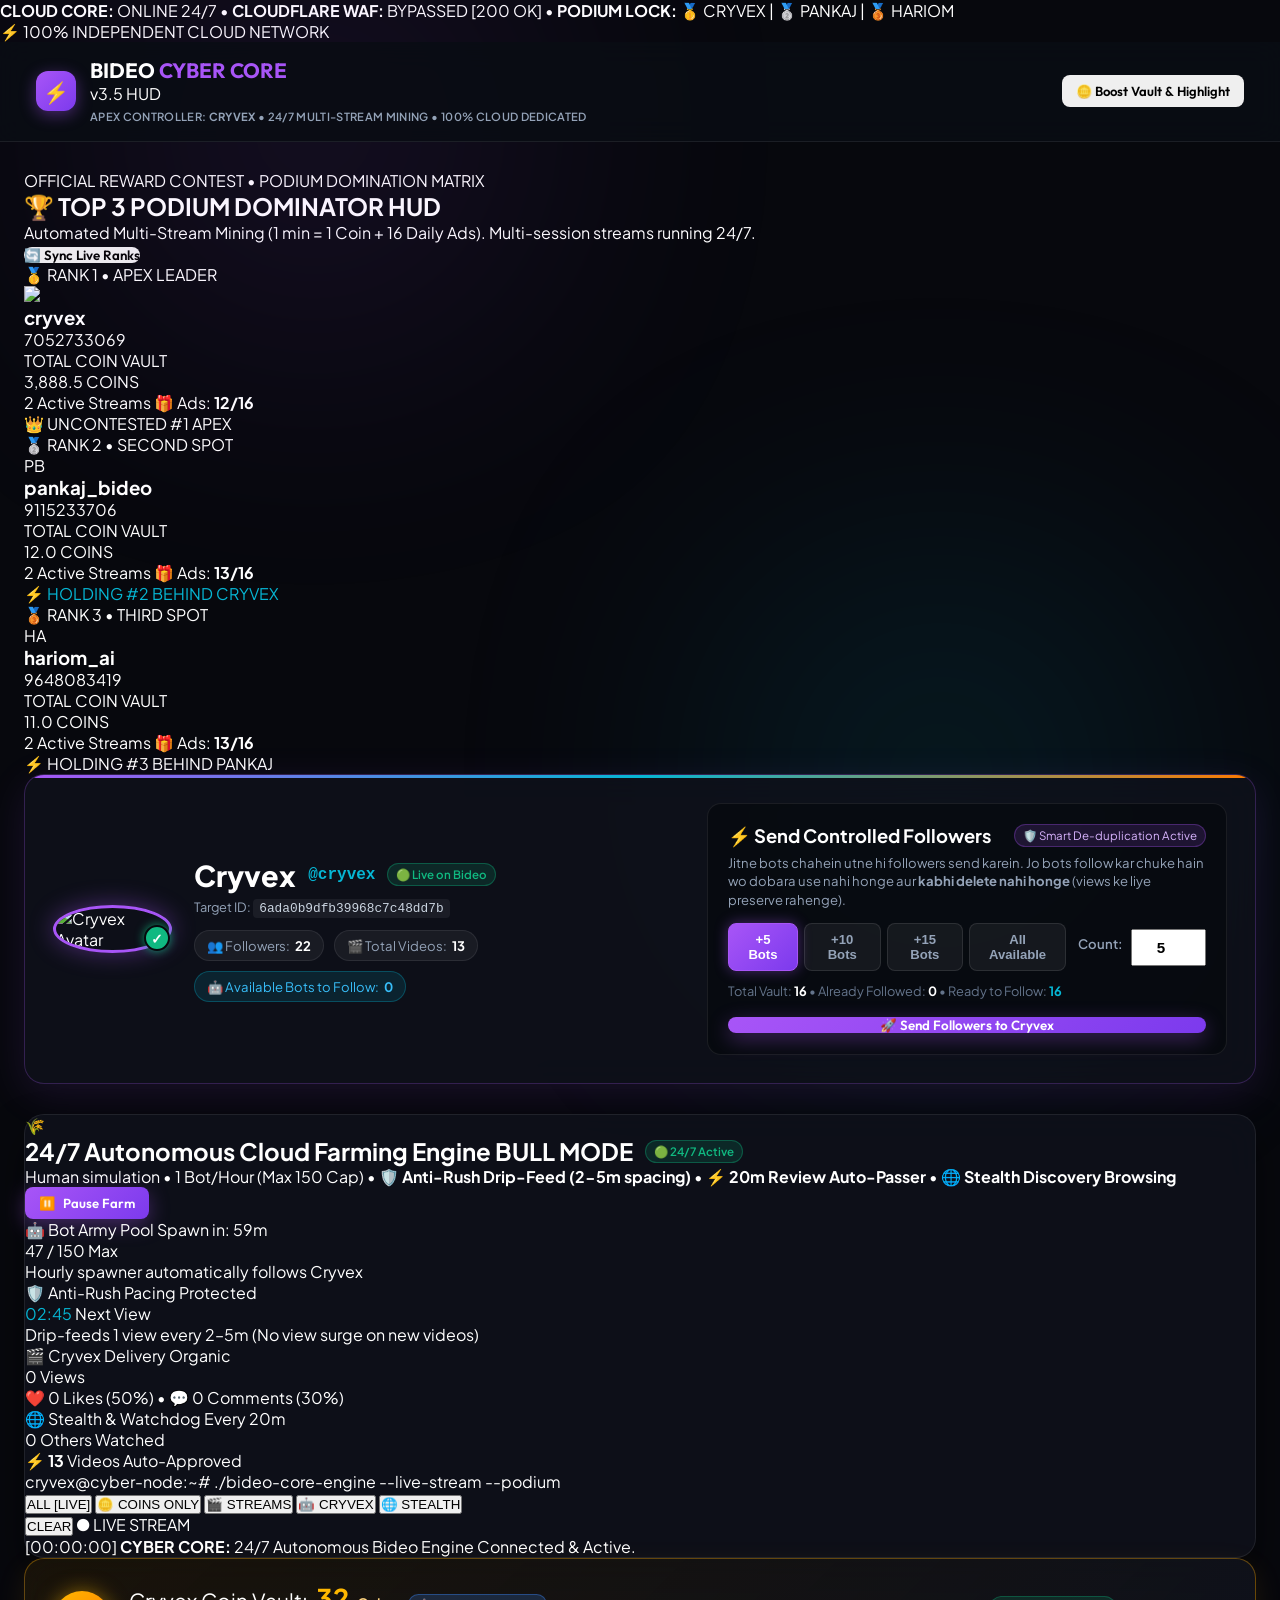
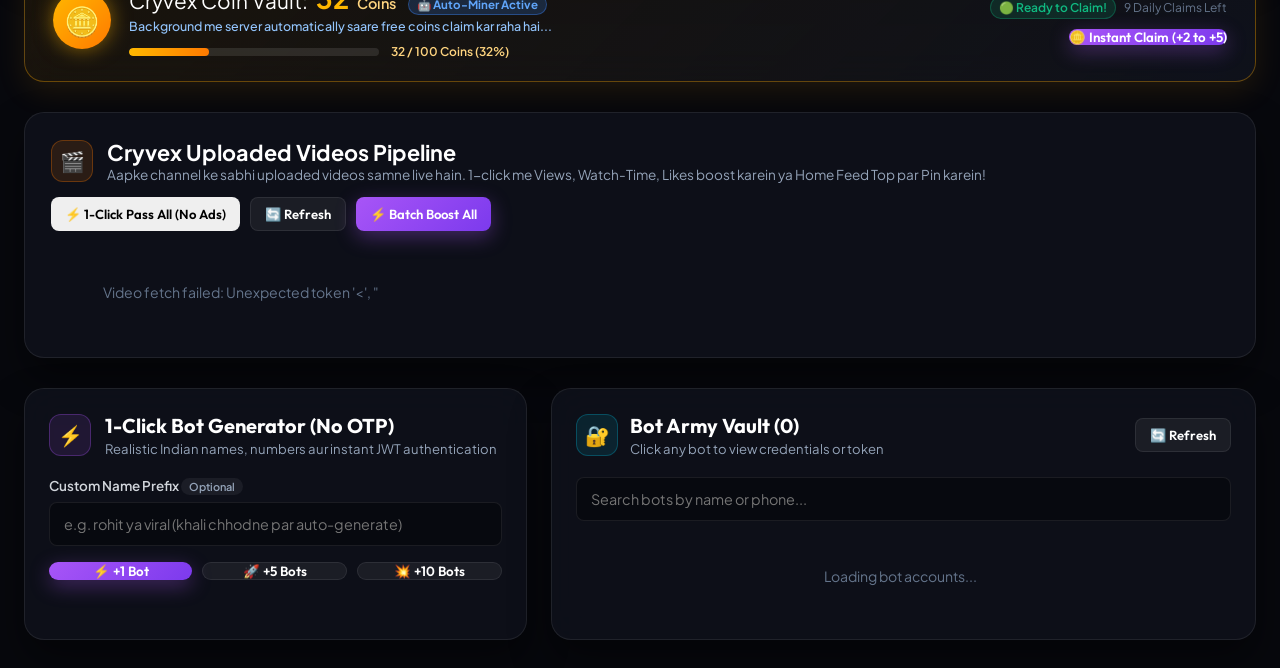
==== commit 0a04608f: "Next-gen Cyberpunk Hacker HUD Dashboard, Podium Dominator Matrix, and ANSI colorful coin logs" ====
--- a/bots/index.html
+++ b/bots/index.html
@@ -3,40 +3,147 @@
 <head>
   <meta charset="UTF-8">
   <meta name="viewport" content="width=device-width, initial-scale=1.0">
-  <title>Bideo Growth Engine & Video Pipeline | Cryvex Studio</title>
+  <title>BIDEO CYBER CORE // 24/7 CLOUD HACKER HUD</title>
   <link rel="preconnect" href="https://fonts.googleapis.com">
   <link rel="preconnect" href="https://fonts.gstatic.com" crossorigin>
-  <link href="https://fonts.googleapis.com/css2?family=Outfit:wght@400;500;600;700;800&family=Plus+Jakarta+Sans:wght@400;500;600;700&display=swap" rel="stylesheet">
+  <link href="https://fonts.googleapis.com/css2?family=Share+Tech+Mono&family=Orbitron:wght@500;700;800;900&family=Outfit:wght@400;500;600;700;800&family=Plus+Jakarta+Sans:wght@400;500;600;700&display=swap" rel="stylesheet">
   <link rel="stylesheet" href="style.css">
 </head>
-<body>
-
-  <!-- BACKGROUND NEON GLOWS -->
+<body class="cyber-theme">
+
+  <!-- BACKGROUND NEON GLOWS & MATRIX SCANLINES -->
+  <div class="cyber-matrix-grid"></div>
   <div class="glow-orb orb-purple"></div>
   <div class="glow-orb orb-cyan"></div>
-  <div class="glow-orb orb-orange"></div>
+  <div class="glow-orb orb-green"></div>
+
+  <!-- TOP CYBER HUD TICKER -->
+  <div class="cyber-ticker-bar">
+    <div class="ticker-left">
+      <span class="ticker-item"><span class="pulse-dot green"></span> <b>CLOUD CORE:</b> ONLINE 24/7</span>
+      <span class="ticker-sep">•</span>
+      <span class="ticker-item"><span class="pulse-dot cyan"></span> <b>CLOUDFLARE WAF:</b> BYPASSED [200 OK]</span>
+      <span class="ticker-sep">•</span>
+      <span class="ticker-item"><span class="pulse-dot gold"></span> <b>PODIUM LOCK:</b> 🥇 CRYVEX | 🥈 PANKAJ | 🥉 HARIOM</span>
+    </div>
+    <div class="ticker-right">
+      <span class="ticker-tag">⚡ 100% INDEPENDENT CLOUD NETWORK</span>
+    </div>
+  </div>
 
   <!-- TOP NAVIGATION -->
-  <header class="bot-nav">
+  <header class="bot-nav cyber-nav">
     <div class="nav-brand">
-      <div class="bot-logo">🚀</div>
+      <div class="bot-logo cyber-glitch-icon">⚡</div>
       <div>
-        <h2>Bideo <span>Growth Studio & Video Pipeline</span></h2>
-        <span class="sub-badge">Target Channel: <b>Cryvex</b> • Controlled Booster • Never Deletes Bots</span>
+        <div class="brand-title-wrap">
+          <h2>BIDEO <span>CYBER CORE</span></h2>
+          <span class="cyber-version-pill">v3.5 HUD</span>
+        </div>
+        <span class="sub-badge">Apex Controller: <b>Cryvex</b> • 24/7 Multi-Stream Mining • 100% Cloud Dedicated</span>
       </div>
     </div>
     <div class="nav-links">
-      <button id="farmCoinsNavBtn" class="btn btn-secondary btn-sm">
-        <span>🪙 Farm Boost Coins</span>
+      <button id="farmCoinsNavBtn" class="btn btn-cyber-gold btn-sm">
+        <span>🪙 Boost Vault & Highlight</span>
       </button>
-      <a href="http://localhost:5000" target="_blank" class="btn btn-secondary btn-sm">
-        <span>🎬 YouTube Automation Studio ↗</span>
-      </a>
     </div>
   </header>
 
   <!-- MAIN CONTAINER -->
   <main class="bot-container">
+
+    <!-- ============================================================= -->
+    <!-- SECTION 0: TOP 3 PODIUM DOMINATOR HUD (24/7 REWARD CONTEST) -->
+    <!-- ============================================================= -->
+    <section class="podium-hud-section cyber-card">
+      <div class="podium-hud-header">
+        <div class="hud-title-col">
+          <div class="hud-badge-tag"><span class="pulse-dot gold"></span> OFFICIAL REWARD CONTEST • PODIUM DOMINATION MATRIX</div>
+          <h2>🏆 TOP 3 PODIUM DOMINATOR HUD</h2>
+          <p class="hud-desc">Automated Multi-Stream Mining (1 min = 1 Coin + 16 Daily Ads). Multi-session streams running 24/7.</p>
+        </div>
+        <div class="hud-quick-actions">
+          <button id="refreshPodiumBtn" class="btn btn-cyber-sm">
+            <span>🔄 Sync Live Ranks</span>
+          </button>
+        </div>
+      </div>
+
+      <div class="podium-grid">
+        <!-- RANK 1: CRYVEX -->
+        <div class="podium-card rank-1-card">
+          <div class="podium-rank-badge rank-1-badge">🥇 RANK 1 • APEX LEADER</div>
+          <div class="podium-user-row">
+            <img src="https://pub-39d197c890b64644a9a1869b8f6740b1.r2.dev/images/1792711625547-612508265.jpg" class="podium-avatar">
+            <div>
+              <h3 class="podium-name">cryvex</h3>
+              <span class="podium-phone">7052733069</span>
+            </div>
+          </div>
+          <div class="podium-stat-box">
+            <span class="stat-label">TOTAL COIN VAULT</span>
+            <div class="stat-num-row">
+              <span id="podiumRank1Coins" class="stat-coins gold-text">3,888.5</span>
+              <span class="stat-unit">COINS</span>
+            </div>
+          </div>
+          <div class="podium-meta-pills">
+            <span class="meta-pill"><span class="pill-dot green"></span> 2 Active Streams</span>
+            <span class="meta-pill">🎁 Ads: <b id="podiumRank1Ads">12/16</b></span>
+          </div>
+          <div class="podium-lead-tag">👑 UNCONTESTED #1 APEX</div>
+        </div>
+
+        <!-- RANK 2: PANKAJ_BIDEO -->
+        <div class="podium-card rank-2-card">
+          <div class="podium-rank-badge rank-2-badge">🥈 RANK 2 • SECOND SPOT</div>
+          <div class="podium-user-row">
+            <div class="podium-avatar-fallback avatar-cyan">PB</div>
+            <div>
+              <h3 class="podium-name">pankaj_bideo</h3>
+              <span class="podium-phone">9115233706</span>
+            </div>
+          </div>
+          <div class="podium-stat-box">
+            <span class="stat-label">TOTAL COIN VAULT</span>
+            <div class="stat-num-row">
+              <span id="podiumRank2Coins" class="stat-coins cyan-text">12.0</span>
+              <span class="stat-unit">COINS</span>
+            </div>
+          </div>
+          <div class="podium-meta-pills">
+            <span class="meta-pill"><span class="pill-dot cyan"></span> 2 Active Streams</span>
+            <span class="meta-pill">🎁 Ads: <b id="podiumRank2Ads">13/16</b></span>
+          </div>
+          <div class="podium-lead-tag text-cyan">⚡ HOLDING #2 BEHIND CRYVEX</div>
+        </div>
+
+        <!-- RANK 3: HARIOM_AI -->
+        <div class="podium-card rank-3-card">
+          <div class="podium-rank-badge rank-3-badge">🥉 RANK 3 • THIRD SPOT</div>
+          <div class="podium-user-row">
+            <div class="podium-avatar-fallback avatar-purple">HA</div>
+            <div>
+              <h3 class="podium-name">hariom_ai</h3>
+              <span class="podium-phone">9648083419</span>
+            </div>
+          </div>
+          <div class="podium-stat-box">
+            <span class="stat-label">TOTAL COIN VAULT</span>
+            <div class="stat-num-row">
+              <span id="podiumRank3Coins" class="stat-coins purple-text">11.0</span>
+              <span class="stat-unit">COINS</span>
+            </div>
+          </div>
+          <div class="podium-meta-pills">
+            <span class="meta-pill"><span class="pill-dot purple"></span> 2 Active Streams</span>
+            <span class="meta-pill">🎁 Ads: <b id="podiumRank3Ads">13/16</b></span>
+          </div>
+          <div class="podium-lead-tag text-purple">⚡ HOLDING #3 BEHIND PANKAJ</div>
+        </div>
+      </div>
+    </section>
 
     <!-- HERO SECTION: CRYVEX TARGET CHANNEL & FOLLOWER CONTROLLER -->
     <section class="cryvex-hero-card glass-card">
@@ -183,19 +290,39 @@
         </div>
       </div>
 
-      <!-- LIVE TERMINAL CONSOLE -->
-      <div class="farm-terminal-card">
-        <div class="terminal-header">
-          <div class="terminal-dots">
-            <span class="dot red"></span>
-            <span class="dot yellow"></span>
-            <span class="dot green"></span>
-          </div>
-          <span class="terminal-title">LIVE FARMING ACTIVITY TERMINAL (STREAMING 24/7)</span>
-          <span class="terminal-refresh-pulse">● LIVE</span>
-        </div>
-        <div id="farmTerminalLogs" class="terminal-body">
-          <div class="term-line"><span class="term-time">[System]</span> <span class="term-msg">Initializing 24/7 Autonomous Farm Controller...</span></div>
+      <!-- LIVE CYBERPUNK HACKER TERMINAL CONSOLE -->
+      <div class="cyber-terminal-card">
+        <div class="terminal-cyber-bar">
+          <div class="cyber-controls-left">
+            <div class="terminal-dots">
+              <span class="dot red"></span>
+              <span class="dot yellow"></span>
+              <span class="dot green"></span>
+            </div>
+            <span class="prompt-text"><span class="user-green">cryvex@cyber-node</span>:<span class="path-cyan">~#</span> <span class="cmd-text">./bideo-core-engine --live-stream --podium</span></span>
+          </div>
+
+          <!-- CYBER FILTER TABS -->
+          <div class="terminal-cyber-tabs">
+            <button class="term-tab active" data-filter="all">ALL [LIVE]</button>
+            <button class="term-tab gold-tab" data-filter="coin">🪙 COINS ONLY</button>
+            <button class="term-tab cyan-tab" data-filter="stream">🎬 STREAMS</button>
+            <button class="term-tab green-tab" data-filter="bot">🤖 CRYVEX</button>
+            <button class="term-tab purple-tab" data-filter="stealth">🌐 STEALTH</button>
+          </div>
+
+          <div class="cyber-controls-right">
+            <button id="clearTermBtn" class="cyber-btn-xs" title="Clear Buffer">CLEAR</button>
+            <span class="terminal-refresh-pulse">● LIVE STREAM</span>
+          </div>
+        </div>
+
+        <!-- TERMINAL CRT SCANLINE & BODY -->
+        <div class="terminal-crt-frame">
+          <div class="terminal-crt-scanline"></div>
+          <div id="farmTerminalLogs" class="terminal-cyber-body">
+            <div class="term-line"><span class="term-time">[00:00:00]</span> <span class="term-msg info"><b>CYBER CORE:</b> 24/7 Autonomous Bideo Engine Connected & Active.</span></div>
+          </div>
         </div>
       </div>
     </section>
--- a/bots/style.css
+++ b/bots/style.css
@@ -1439,105 +1439,693 @@
   line-height: 1.35;
 }
 
-/* LIVE TERMINAL CONSOLE */
-.farm-terminal-card {
-  background: #05070B;
-  border: 1px solid rgba(255, 255, 255, 0.1);
+/* ==========================================================================
+   ⚡ NEXT-LEVEL CYBERPUNK / HACKER HUD STYLES
+   ========================================================================== */
+
+/* CYBER ROOT ENHANCEMENTS */
+:root {
+  --neon-green: #00FF66;
+  --neon-cyan: #00F0FF;
+  --neon-gold: #FFD700;
+  --neon-purple: #B026FF;
+  --neon-red: #FF0055;
+  --cyber-bg: #030712;
+  --cyber-panel: rgba(9, 14, 26, 0.88);
+  --cyber-border: rgba(0, 240, 255, 0.22);
+  --font-hacker: 'Share Tech Mono', 'Consolas', monospace;
+  --font-cyber: 'Orbitron', sans-serif;
+}
+
+body.cyber-theme {
+  background-color: var(--cyber-bg);
+  background-image: 
+    radial-gradient(circle at 50% 0%, rgba(0, 240, 255, 0.08) 0%, transparent 60%),
+    radial-gradient(circle at 100% 100%, rgba(176, 38, 255, 0.06) 0%, transparent 60%),
+    linear-gradient(rgba(0, 255, 102, 0.02) 1px, transparent 1px),
+    linear-gradient(90deg, rgba(0, 255, 102, 0.02) 1px, transparent 1px);
+  background-size: 100% 100%, 100% 100%, 36px 36px, 36px 36px;
+}
+
+/* CYBER TICKER TOP BAR */
+.cyber-ticker-bar {
+  background: rgba(3, 7, 18, 0.94);
+  border-bottom: 1px solid rgba(0, 240, 255, 0.2);
+  padding: 8px 24px;
+  display: flex;
+  justify-content: space-between;
+  align-items: center;
+  font-family: var(--font-hacker);
+  font-size: 11.5px;
+  letter-spacing: 0.5px;
+  color: #94A3B8;
+  position: sticky;
+  top: 0;
+  z-index: 100;
+  backdrop-filter: blur(12px);
+}
+
+.ticker-left {
+  display: flex;
+  align-items: center;
+  gap: 12px;
+  flex-wrap: wrap;
+}
+
+.ticker-item b {
+  color: #E2E8F0;
+}
+
+.ticker-sep {
+  color: #334155;
+}
+
+.ticker-tag {
+  color: var(--neon-cyan);
+  font-weight: 700;
+  letter-spacing: 1px;
+}
+
+.pulse-dot {
+  display: inline-block;
+  width: 7px;
+  height: 7px;
+  border-radius: 50%;
+  margin-right: 5px;
+  vertical-align: middle;
+}
+.pulse-dot.green { background: var(--neon-green); box-shadow: 0 0 8px var(--neon-green); animation: pulse-glow 1.5s infinite; }
+.pulse-dot.cyan { background: var(--neon-cyan); box-shadow: 0 0 8px var(--neon-cyan); animation: pulse-glow 1.5s infinite; }
+.pulse-dot.gold { background: var(--neon-gold); box-shadow: 0 0 8px var(--neon-gold); animation: pulse-glow 1.5s infinite; }
+
+@keyframes pulse-glow {
+  0%, 100% { opacity: 1; transform: scale(1); }
+  50% { opacity: 0.4; transform: scale(0.85); }
+}
+
+/* CYBER NAV BAR */
+.cyber-nav {
+  background: rgba(8, 12, 22, 0.85);
+  border-bottom: 1px solid rgba(255, 255, 255, 0.08);
+  backdrop-filter: blur(16px);
+  padding: 14px 28px;
+}
+
+.brand-title-wrap {
+  display: flex;
+  align-items: center;
+  gap: 10px;
+}
+
+.cyber-version-pill {
+  font-family: var(--font-hacker);
+  font-size: 10px;
+  font-weight: 700;
+  background: rgba(0, 240, 255, 0.12);
+  color: var(--neon-cyan);
+  border: 1px solid rgba(0, 240, 255, 0.3);
+  padding: 2px 7px;
+  border-radius: 4px;
+  letter-spacing: 0.8px;
+}
+
+.btn-cyber-gold {
+  background: linear-gradient(135deg, rgba(255, 215, 0, 0.15) 0%, rgba(255, 122, 0, 0.25) 100%);
+  border: 1px solid var(--neon-gold);
+  color: #FFF;
+  box-shadow: 0 0 15px rgba(255, 215, 0, 0.2);
+  transition: all 0.2s ease;
+}
+.btn-cyber-gold:hover {
+  background: linear-gradient(135deg, rgba(255, 215, 0, 0.25) 0%, rgba(255, 122, 0, 0.35) 100%);
+  box-shadow: 0 0 25px rgba(255, 215, 0, 0.4);
+  transform: translateY(-2px);
+}
+
+.btn-cyber-sm {
+  background: rgba(0, 240, 255, 0.1);
+  border: 1px solid rgba(0, 240, 255, 0.35);
+  color: var(--neon-cyan);
+  font-family: var(--font-hacker);
+  font-size: 12px;
+  font-weight: 700;
+  padding: 6px 14px;
+  border-radius: 6px;
+  cursor: pointer;
+  transition: all 0.2s ease;
+}
+.btn-cyber-sm:hover {
+  background: rgba(0, 240, 255, 0.2);
+  box-shadow: 0 0 12px rgba(0, 240, 255, 0.3);
+}
+
+/* ==========================================================================
+   🏆 PODIUM DOMINATOR HUD (TOP 3 LEADERBOARD)
+   ========================================================================== */
+.podium-hud-section {
+  background: linear-gradient(180deg, rgba(12, 17, 32, 0.92) 0%, rgba(7, 10, 20, 0.95) 100%);
+  border: 1px solid rgba(0, 240, 255, 0.2);
+  border-radius: var(--radius-lg);
+  padding: 24px;
+  margin-bottom: 24px;
+  box-shadow: 0 12px 40px rgba(0, 0, 0, 0.5), inset 0 1px 0 rgba(255, 255, 255, 0.1);
+  position: relative;
+  overflow: hidden;
+}
+
+.podium-hud-section::before {
+  content: '';
+  position: absolute;
+  top: 0;
+  left: 0;
+  right: 0;
+  height: 2px;
+  background: linear-gradient(90deg, transparent, var(--neon-gold), var(--neon-cyan), transparent);
+}
+
+.podium-hud-header {
+  display: flex;
+  justify-content: space-between;
+  align-items: flex-start;
+  margin-bottom: 20px;
+  flex-wrap: wrap;
+  gap: 14px;
+}
+
+.hud-badge-tag {
+  font-family: var(--font-hacker);
+  font-size: 11px;
+  font-weight: 700;
+  color: var(--neon-gold);
+  letter-spacing: 1px;
+  margin-bottom: 6px;
+  display: flex;
+  align-items: center;
+}
+
+.podium-hud-header h2 {
+  font-family: var(--font-cyber);
+  font-size: 22px;
+  font-weight: 900;
+  letter-spacing: 1px;
+  background: linear-gradient(135deg, #FFF 40%, var(--neon-cyan) 100%);
+  -webkit-background-clip: text;
+  -webkit-text-fill-color: transparent;
+  margin-bottom: 4px;
+}
+
+.hud-desc {
+  color: var(--text-muted);
+  font-size: 13px;
+}
+
+.podium-grid {
+  display: grid;
+  grid-template-columns: repeat(3, 1fr);
+  gap: 18px;
+}
+
+.podium-card {
+  background: rgba(14, 20, 36, 0.85);
+  border-radius: var(--radius-md);
+  padding: 20px;
+  position: relative;
+  transition: all 0.3s cubic-bezier(0.4, 0, 0.2, 1);
+  display: flex;
+  flex-direction: column;
+  justify-content: space-between;
+  border: 1px solid rgba(255, 255, 255, 0.08);
+}
+.podium-card:hover {
+  transform: translateY(-4px);
+}
+
+/* RANK 1: GOLD CYBER */
+.rank-1-card {
+  border-color: rgba(255, 215, 0, 0.35);
+  background: linear-gradient(180deg, rgba(255, 215, 0, 0.06) 0%, rgba(14, 20, 36, 0.95) 100%);
+  box-shadow: 0 8px 30px rgba(255, 215, 0, 0.08);
+}
+.rank-1-card:hover {
+  border-color: var(--neon-gold);
+  box-shadow: 0 12px 35px rgba(255, 215, 0, 0.2);
+}
+.rank-1-badge {
+  background: rgba(255, 215, 0, 0.15);
+  color: var(--neon-gold);
+  border: 1px solid rgba(255, 215, 0, 0.4);
+}
+
+/* RANK 2: CYAN CYBER */
+.rank-2-card {
+  border-color: rgba(0, 240, 255, 0.3);
+  background: linear-gradient(180deg, rgba(0, 240, 255, 0.05) 0%, rgba(14, 20, 36, 0.95) 100%);
+}
+.rank-2-card:hover {
+  border-color: var(--neon-cyan);
+  box-shadow: 0 12px 35px rgba(0, 240, 255, 0.18);
+}
+.rank-2-badge {
+  background: rgba(0, 240, 255, 0.15);
+  color: var(--neon-cyan);
+  border: 1px solid rgba(0, 240, 255, 0.4);
+}
+
+/* RANK 3: PURPLE CYBER */
+.rank-3-card {
+  border-color: rgba(176, 38, 255, 0.3);
+  background: linear-gradient(180deg, rgba(176, 38, 255, 0.05) 0%, rgba(14, 20, 36, 0.95) 100%);
+}
+.rank-3-card:hover {
+  border-color: var(--neon-purple);
+  box-shadow: 0 12px 35px rgba(176, 38, 255, 0.18);
+}
+.rank-3-badge {
+  background: rgba(176, 38, 255, 0.15);
+  color: var(--neon-purple);
+  border: 1px solid rgba(176, 38, 255, 0.4);
+}
+
+.podium-rank-badge {
+  font-family: var(--font-hacker);
+  font-size: 11px;
+  font-weight: 800;
+  letter-spacing: 0.8px;
+  padding: 4px 10px;
+  border-radius: 4px;
+  display: inline-block;
+  margin-bottom: 14px;
+  align-self: flex-start;
+}
+
+.podium-user-row {
+  display: flex;
+  align-items: center;
+  gap: 12px;
+  margin-bottom: 16px;
+}
+
+.podium-avatar {
+  width: 46px;
+  height: 46px;
+  border-radius: 50%;
+  border: 2px solid var(--neon-gold);
+  object-fit: cover;
+}
+
+.podium-avatar-fallback {
+  width: 46px;
+  height: 46px;
+  border-radius: 50%;
+  display: flex;
+  align-items: center;
+  justify-content: center;
+  font-family: var(--font-cyber);
+  font-weight: 800;
+  font-size: 15px;
+}
+.avatar-cyan {
+  background: rgba(0, 240, 255, 0.18);
+  color: var(--neon-cyan);
+  border: 2px solid var(--neon-cyan);
+}
+.avatar-purple {
+  background: rgba(176, 38, 255, 0.18);
+  color: var(--neon-purple);
+  border: 2px solid var(--neon-purple);
+}
+
+.podium-name {
+  font-size: 17px;
+  font-weight: 800;
+  color: #FFF;
+  margin-bottom: 2px;
+}
+
+.podium-phone {
+  font-family: var(--font-hacker);
+  font-size: 12px;
+  color: var(--text-dim);
+}
+
+.podium-stat-box {
+  background: rgba(3, 7, 18, 0.65);
+  border: 1px solid rgba(255, 255, 255, 0.05);
+  border-radius: 8px;
+  padding: 12px 14px;
+  margin-bottom: 14px;
+}
+
+.stat-label {
+  font-family: var(--font-hacker);
+  font-size: 10px;
+  color: #94A3B8;
+  letter-spacing: 0.8px;
+  display: block;
+  margin-bottom: 4px;
+}
+
+.stat-num-row {
+  display: flex;
+  align-items: baseline;
+  gap: 8px;
+}
+
+.stat-coins {
+  font-family: var(--font-cyber);
+  font-size: 26px;
+  font-weight: 900;
+  line-height: 1;
+}
+.gold-text { color: var(--neon-gold); text-shadow: 0 0 16px rgba(255, 215, 0, 0.4); }
+.cyan-text { color: var(--neon-cyan); text-shadow: 0 0 16px rgba(0, 240, 255, 0.4); }
+.purple-text { color: var(--neon-purple); text-shadow: 0 0 16px rgba(176, 38, 255, 0.4); }
+
+.stat-unit {
+  font-family: var(--font-hacker);
+  font-size: 11px;
+  color: #64748B;
+  font-weight: 700;
+}
+
+.podium-meta-pills {
+  display: flex;
+  gap: 8px;
+  margin-bottom: 14px;
+  flex-wrap: wrap;
+}
+
+.meta-pill {
+  font-family: var(--font-hacker);
+  font-size: 11px;
+  background: rgba(255, 255, 255, 0.04);
+  border: 1px solid rgba(255, 255, 255, 0.08);
+  padding: 4px 8px;
+  border-radius: 4px;
+  color: #CBD5E1;
+  display: flex;
+  align-items: center;
+  gap: 5px;
+}
+
+.pill-dot {
+  width: 6px;
+  height: 6px;
+  border-radius: 50%;
+}
+.pill-dot.green { background: var(--neon-green); }
+.pill-dot.cyan { background: var(--neon-cyan); }
+.pill-dot.purple { background: var(--neon-purple); }
+
+.podium-lead-tag {
+  font-family: var(--font-hacker);
+  font-size: 11px;
+  font-weight: 800;
+  letter-spacing: 0.8px;
+  color: var(--neon-gold);
+  text-align: center;
+  padding: 6px;
+  background: rgba(255, 255, 255, 0.02);
+  border-radius: 6px;
+  border-top: 1px dashed rgba(255, 255, 255, 0.08);
+}
+
+/* ==========================================================================
+   💻 LIVE CYBERPUNK HACKER TERMINAL CONSOLE
+   ========================================================================== */
+.cyber-terminal-card {
+  background: #03060F;
+  border: 1px solid rgba(0, 255, 102, 0.25);
   border-radius: var(--radius-md);
   overflow: hidden;
-  box-shadow: inset 0 2px 8px rgba(0, 0, 0, 0.6);
-}
-
-.terminal-header {
-  background: #0B0E17;
+  box-shadow: 0 16px 50px rgba(0, 0, 0, 0.8), 0 0 20px rgba(0, 255, 102, 0.05);
+  position: relative;
+  margin-top: 18px;
+}
+
+.terminal-cyber-bar {
+  background: #070C18;
+  border-bottom: 1px solid rgba(0, 255, 102, 0.15);
   padding: 10px 16px;
   display: flex;
   align-items: center;
   justify-content: space-between;
-  border-bottom: 1px solid rgba(255, 255, 255, 0.07);
-}
-
-.terminal-dots {
+  flex-wrap: wrap;
+  gap: 12px;
+}
+
+.cyber-controls-left {
+  display: flex;
+  align-items: center;
+  gap: 12px;
+}
+
+.prompt-text {
+  font-family: var(--font-hacker);
+  font-size: 12px;
+  color: #94A3B8;
+}
+.user-green { color: var(--neon-green); font-weight: 700; }
+.path-cyan { color: var(--neon-cyan); font-weight: 700; }
+.cmd-text { color: #E2E8F0; }
+
+.terminal-cyber-tabs {
   display: flex;
   gap: 6px;
-}
-
-.terminal-dots .dot {
-  width: 10px;
-  height: 10px;
-  border-radius: 50%;
-}
-.dot.red { background: #EF4444; }
-.dot.yellow { background: #F59E0B; }
-.dot.green { background: #10B981; }
-
-.terminal-title {
+  flex-wrap: wrap;
+}
+
+.term-tab {
+  background: rgba(255, 255, 255, 0.04);
+  border: 1px solid rgba(255, 255, 255, 0.08);
+  color: #94A3B8;
+  font-family: var(--font-hacker);
   font-size: 11px;
   font-weight: 700;
-  letter-spacing: 0.8px;
-  color: var(--text-muted);
-  font-family: monospace;
-}
-
-.terminal-refresh-pulse {
+  padding: 4px 10px;
+  border-radius: 4px;
+  cursor: pointer;
+  transition: all 0.2s ease;
+}
+.term-tab:hover {
+  color: #FFF;
+  border-color: rgba(255, 255, 255, 0.2);
+}
+.term-tab.active {
+  background: rgba(0, 255, 102, 0.15);
+  border-color: var(--neon-green);
+  color: var(--neon-green);
+  box-shadow: 0 0 10px rgba(0, 255, 102, 0.2);
+}
+.term-tab.gold-tab.active {
+  background: rgba(255, 215, 0, 0.18);
+  border-color: var(--neon-gold);
+  color: var(--neon-gold);
+  box-shadow: 0 0 10px rgba(255, 215, 0, 0.3);
+}
+
+.cyber-controls-right {
+  display: flex;
+  align-items: center;
+  gap: 12px;
+}
+
+.cyber-btn-xs {
+  background: rgba(255, 255, 255, 0.05);
+  border: 1px solid rgba(255, 255, 255, 0.1);
+  color: #94A3B8;
+  font-family: var(--font-hacker);
   font-size: 10px;
   font-weight: 700;
-  color: #10B981;
-  font-family: monospace;
-  animation: pulse-live 1.5s infinite;
-}
-
-@keyframes pulse-live {
-  0%, 100% { opacity: 1; }
-  50% { opacity: 0.4; }
-}
-
-.terminal-body {
-  height: 160px;
+  padding: 3px 8px;
+  border-radius: 4px;
+  cursor: pointer;
+}
+.cyber-btn-xs:hover {
+  color: #FFF;
+  border-color: #EF4444;
+}
+
+.terminal-crt-frame {
+  position: relative;
+  overflow: hidden;
+}
+
+/* CRT Scanline FX */
+.terminal-crt-scanline {
+  position: absolute;
+  top: 0;
+  left: 0;
+  right: 0;
+  bottom: 0;
+  background: linear-gradient(rgba(18, 16, 16, 0) 50%, rgba(0, 0, 0, 0.25) 50%);
+  background-size: 100% 4px;
+  pointer-events: none;
+  z-index: 2;
+  opacity: 0.6;
+}
+
+.terminal-cyber-body {
+  height: 240px;
   overflow-y: auto;
-  padding: 12px 16px;
-  font-family: 'Consolas', 'Courier New', monospace;
-  font-size: 12px;
-  line-height: 1.6;
+  padding: 14px 18px;
+  font-family: var(--font-hacker);
+  font-size: 12.5px;
+  line-height: 1.7;
   color: #CBD5E1;
   display: flex;
   flex-direction: column;
-  gap: 4px;
+  gap: 6px;
+  background: #03060F;
+  position: relative;
+  z-index: 1;
+}
+
+/* CUSTOM HACKER SCROLLBAR */
+.terminal-cyber-body::-webkit-scrollbar {
+  width: 6px;
+}
+.terminal-cyber-body::-webkit-scrollbar-track {
+  background: #050914;
+}
+.terminal-cyber-body::-webkit-scrollbar-thumb {
+  background: #1E293B;
+  border-radius: 3px;
+}
+.terminal-cyber-body::-webkit-scrollbar-thumb:hover {
+  background: var(--neon-cyan);
 }
 
 .term-line {
   display: flex;
-  gap: 8px;
-  align-items: flex-start;
+  gap: 10px;
+  align-items: baseline;
+  animation: log-fade-in 0.2s ease-out;
+}
+
+@keyframes log-fade-in {
+  from { opacity: 0; transform: translateX(-4px); }
+  to { opacity: 1; transform: translateX(0); }
 }
 
 .term-time {
-  color: #64748B;
-  font-weight: 600;
+  color: #475569;
+  font-weight: 700;
+  font-size: 11px;
   flex-shrink: 0;
 }
 
 .term-msg {
   color: #E2E8F0;
-}
-
-.term-msg.success { color: #34D399; }
+  word-break: break-word;
+}
+
+/* HIGHLIGHTED HACKER LOG BADGES */
+.term-msg.coin-reward {
+  background: rgba(255, 215, 0, 0.08);
+  border: 1px solid rgba(255, 215, 0, 0.35);
+  color: #FFF;
+  padding: 3px 8px;
+  border-radius: 4px;
+  box-shadow: 0 0 12px rgba(255, 215, 0, 0.15);
+  font-weight: 700;
+  display: inline-block;
+}
+.term-msg.coin-reward b {
+  color: var(--neon-gold);
+}
+
+.term-msg.success { color: var(--neon-green); text-shadow: 0 0 8px rgba(0, 255, 102, 0.25); }
 .term-msg.warning { color: #FBBF24; }
 .term-msg.error { color: #F87171; }
-.term-msg.info { color: #38BDF8; }
-
+.term-msg.info { color: var(--neon-cyan); }
+.term-msg.stealth { color: #C084FC; }
+
+/* ==========================================================================
+   📱 MOBILE & TABLET RESPONSIVENESS (< 768px and < 480px)
+   ========================================================================== */
 @media (max-width: 1024px) {
+  .podium-grid {
+    grid-template-columns: 1fr;
+    gap: 14px;
+  }
   .farm-metrics-grid {
     grid-template-columns: repeat(2, 1fr);
   }
 }
 
-@media (max-width: 640px) {
+@media (max-width: 768px) {
+  .cyber-ticker-bar {
+    padding: 6px 14px;
+    font-size: 10.5px;
+  }
+  .ticker-right {
+    display: none;
+  }
+  .cyber-nav {
+    padding: 12px 16px;
+    flex-direction: column;
+    align-items: flex-start;
+    gap: 10px;
+  }
+  .nav-links {
+    width: 100%;
+  }
+  .nav-links .btn {
+    width: 100%;
+    justify-content: center;
+  }
+  .bot-container {
+    padding: 14px 12px;
+  }
+  .podium-hud-section {
+    padding: 16px;
+  }
+  .podium-hud-header h2 {
+    font-size: 18px;
+  }
   .farm-metrics-grid {
     grid-template-columns: 1fr;
   }
-}
-
-
-
-
+  .terminal-cyber-bar {
+    flex-direction: column;
+    align-items: flex-start;
+  }
+  .terminal-cyber-tabs {
+    width: 100%;
+    overflow-x: auto;
+    padding-bottom: 4px;
+  }
+  .terminal-cyber-body {
+    height: 200px;
+    font-size: 11px;
+    padding: 10px 12px;
+  }
+  .cryvex-hero-card {
+    flex-direction: column;
+  }
+  .two-col-grid {
+    grid-template-columns: 1fr;
+  }
+}
+
+@media (max-width: 480px) {
+  .channel-title-row h1 {
+    font-size: 20px;
+  }
+  .channel-stats-pills {
+    flex-direction: column;
+    align-items: stretch;
+  }
+  .preset-chips {
+    flex-wrap: wrap;
+  }
+  .stat-coins {
+    font-size: 22px;
+  }
+}
+
+
+
+
+
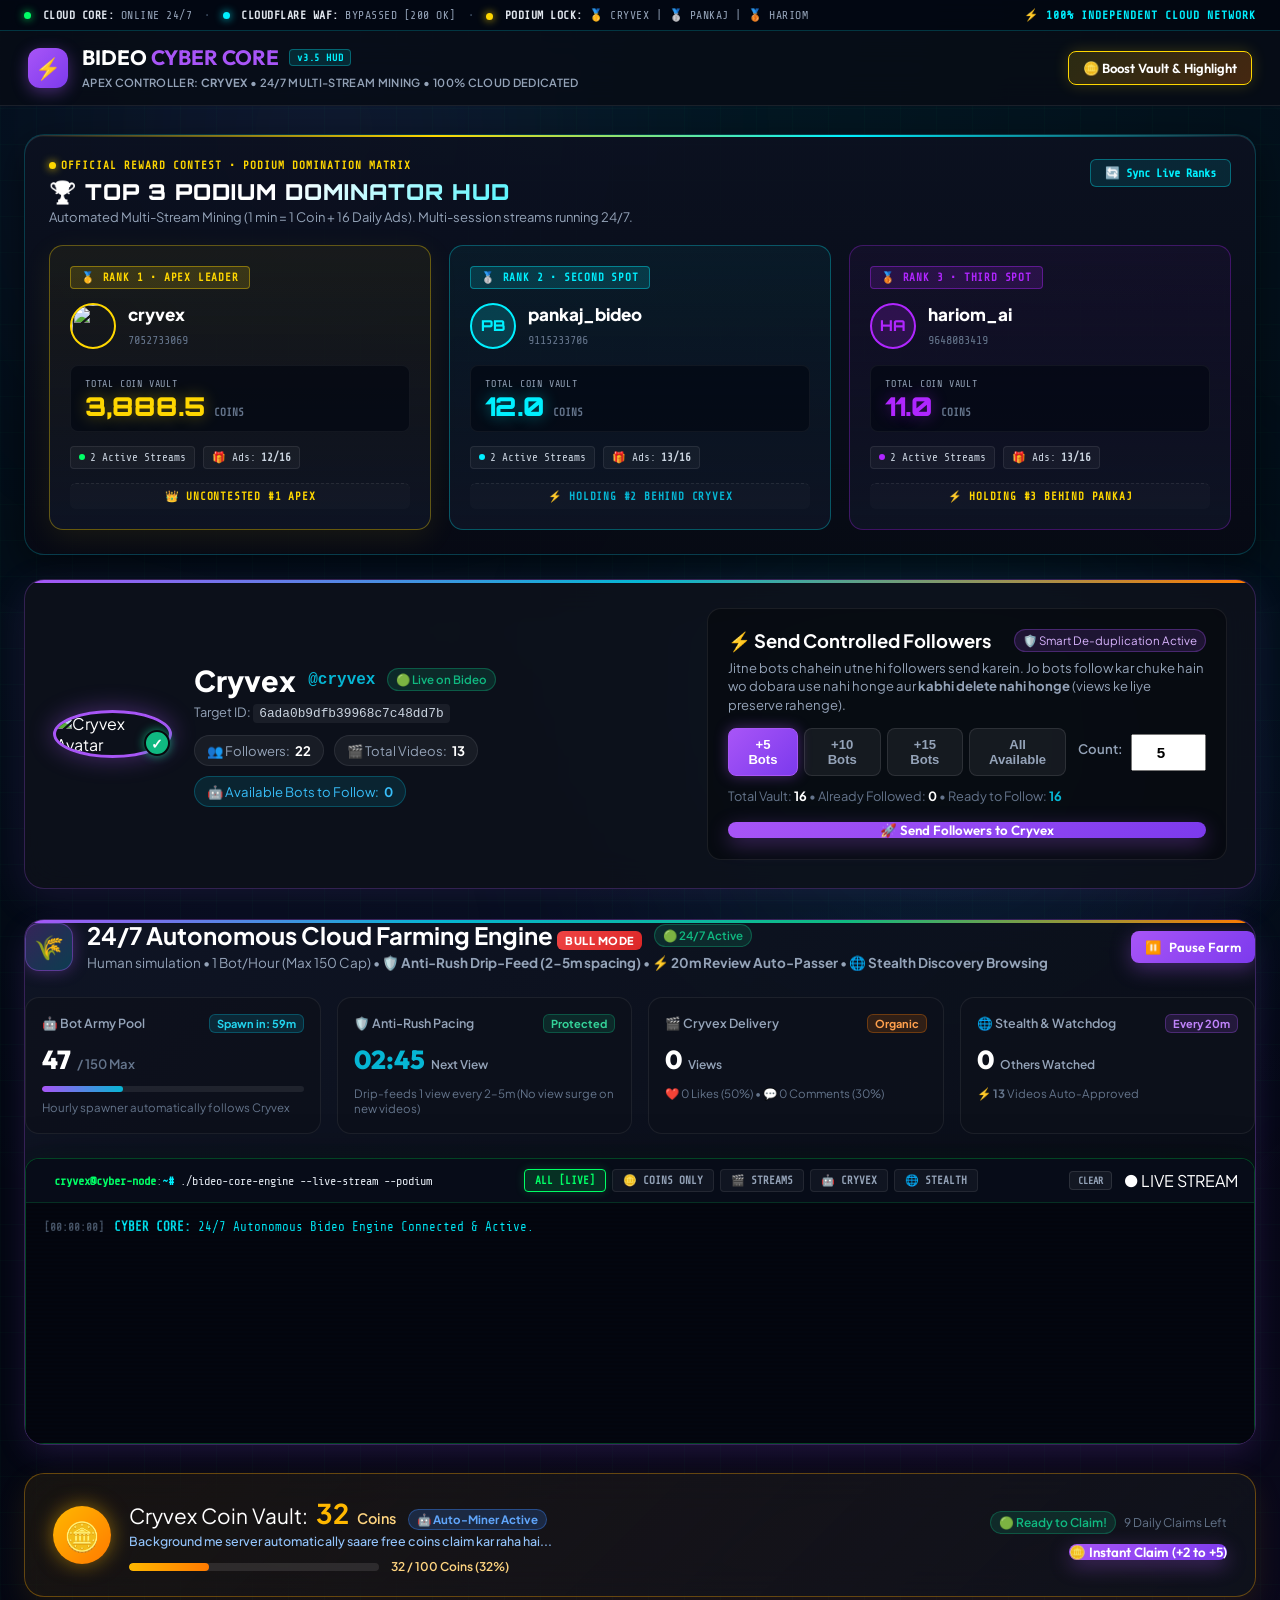
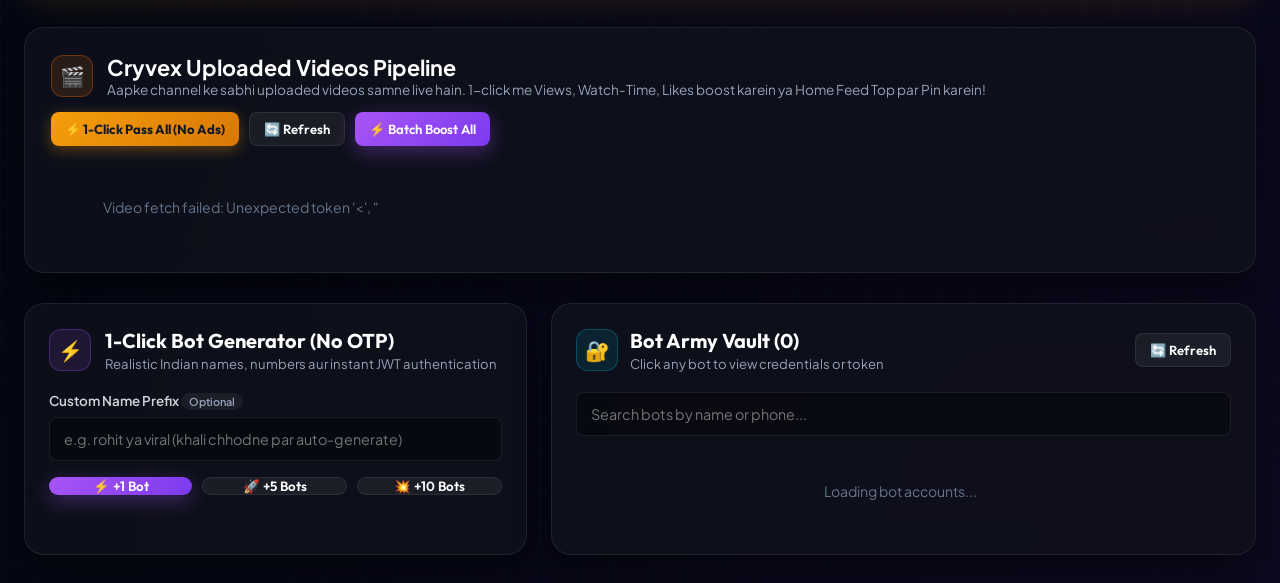
==== commit 945163ba: "Fix: close unclosed media query brace in style.css & enforce podium avatar sizing" ====
--- a/bots/index.html
+++ b/bots/index.html
@@ -7,7 +7,7 @@
   <link rel="preconnect" href="https://fonts.googleapis.com">
   <link rel="preconnect" href="https://fonts.gstatic.com" crossorigin>
   <link href="https://fonts.googleapis.com/css2?family=Share+Tech+Mono&family=Orbitron:wght@500;700;800;900&family=Outfit:wght@400;500;600;700;800&family=Plus+Jakarta+Sans:wght@400;500;600;700&display=swap" rel="stylesheet">
-  <link rel="stylesheet" href="style.css">
+  <link rel="stylesheet" href="style.css?v=3.5.2">
 </head>
 <body class="cyber-theme">
 
@@ -575,6 +575,6 @@
     </div>
   </div>
 
-  <script src="app.js"></script>
+  <script src="app.js?v=3.5.2"></script>
 </body>
 </html>
--- a/bots/style.css
+++ b/bots/style.css
@@ -1257,6 +1257,7 @@
   .videos-grid {
     grid-template-columns: 1fr;
   }
+}
 .btn-warning {
   background: linear-gradient(135deg, #F59E0B 0%, #D97706 100%);
   color: #111827;
@@ -1727,15 +1728,25 @@
 
 .podium-avatar {
   width: 46px;
+  min-width: 46px;
+  max-width: 46px;
   height: 46px;
+  min-height: 46px;
+  max-height: 46px;
   border-radius: 50%;
   border: 2px solid var(--neon-gold);
   object-fit: cover;
+  flex-shrink: 0;
+  display: block;
 }
 
 .podium-avatar-fallback {
   width: 46px;
+  min-width: 46px;
+  max-width: 46px;
   height: 46px;
+  min-height: 46px;
+  max-height: 46px;
   border-radius: 50%;
   display: flex;
   align-items: center;
@@ -1743,6 +1754,7 @@
   font-family: var(--font-cyber);
   font-weight: 800;
   font-size: 15px;
+  flex-shrink: 0;
 }
 .avatar-cyan {
   background: rgba(0, 240, 255, 0.18);
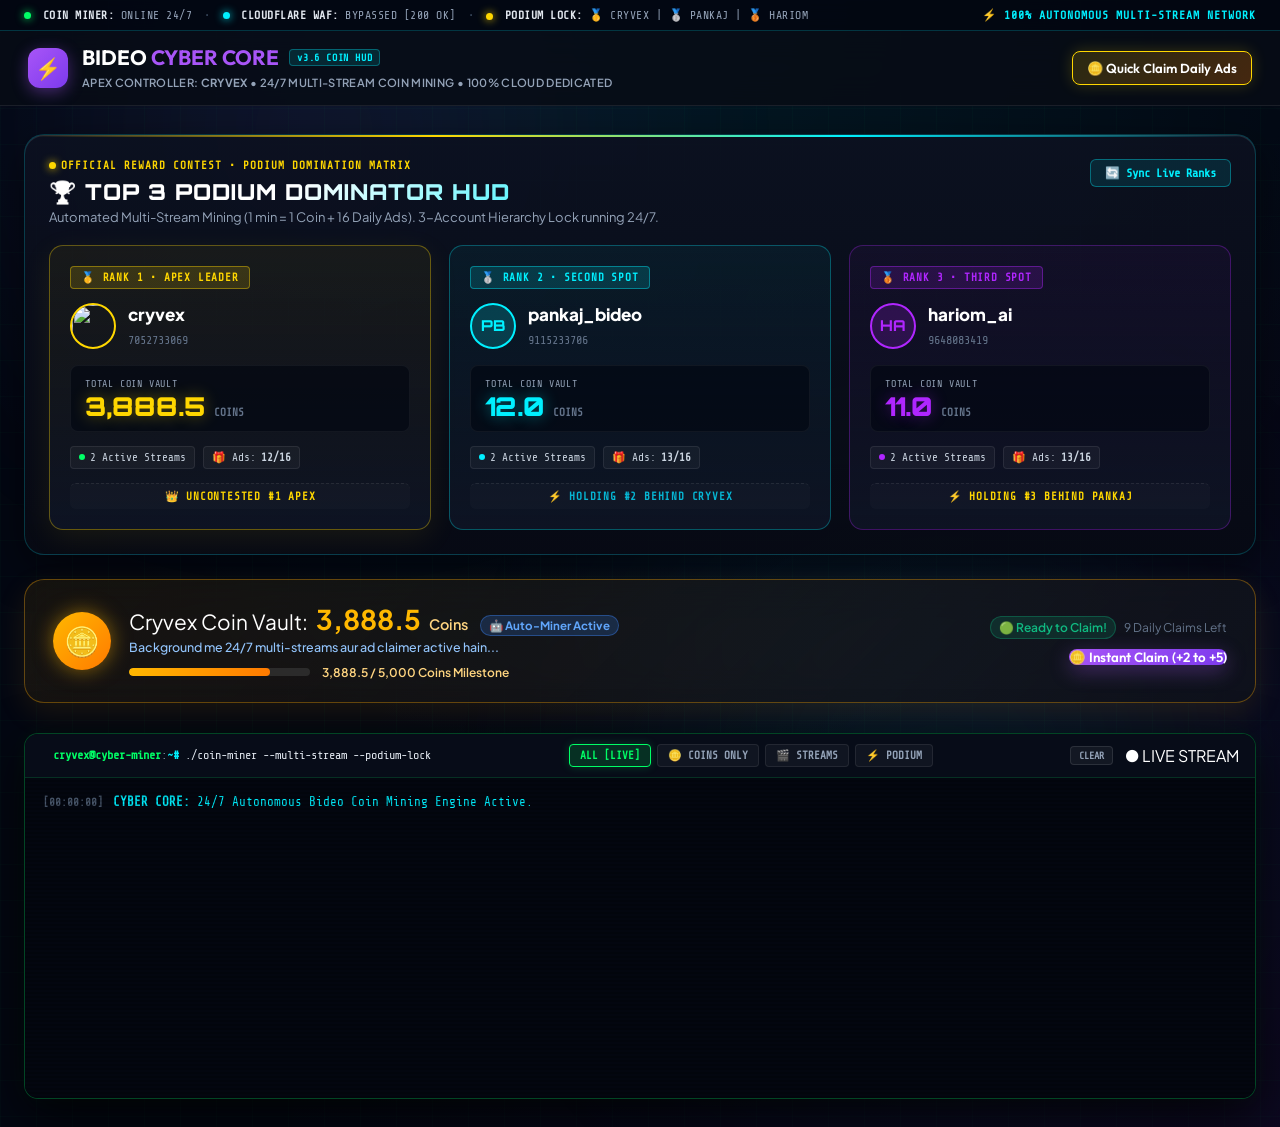
==== commit 68470cc8: "Pure Coin Dashboard: remove video/follower sections, fix farm status 500 error & integrate live podi" ====
--- a/bots/index.html
+++ b/bots/index.html
@@ -3,11 +3,11 @@
 <head>
   <meta charset="UTF-8">
   <meta name="viewport" content="width=device-width, initial-scale=1.0">
-  <title>BIDEO CYBER CORE // 24/7 CLOUD HACKER HUD</title>
+  <title>BIDEO CYBER CORE // 24/7 PODIUM COIN MINER HUD</title>
   <link rel="preconnect" href="https://fonts.googleapis.com">
   <link rel="preconnect" href="https://fonts.gstatic.com" crossorigin>
   <link href="https://fonts.googleapis.com/css2?family=Share+Tech+Mono&family=Orbitron:wght@500;700;800;900&family=Outfit:wght@400;500;600;700;800&family=Plus+Jakarta+Sans:wght@400;500;600;700&display=swap" rel="stylesheet">
-  <link rel="stylesheet" href="style.css?v=3.5.2">
+  <link rel="stylesheet" href="style.css?v=3.6.0">
 </head>
 <body class="cyber-theme">
 
@@ -20,14 +20,14 @@
   <!-- TOP CYBER HUD TICKER -->
   <div class="cyber-ticker-bar">
     <div class="ticker-left">
-      <span class="ticker-item"><span class="pulse-dot green"></span> <b>CLOUD CORE:</b> ONLINE 24/7</span>
+      <span class="ticker-item"><span class="pulse-dot green"></span> <b>COIN MINER:</b> ONLINE 24/7</span>
       <span class="ticker-sep">•</span>
       <span class="ticker-item"><span class="pulse-dot cyan"></span> <b>CLOUDFLARE WAF:</b> BYPASSED [200 OK]</span>
       <span class="ticker-sep">•</span>
       <span class="ticker-item"><span class="pulse-dot gold"></span> <b>PODIUM LOCK:</b> 🥇 CRYVEX | 🥈 PANKAJ | 🥉 HARIOM</span>
     </div>
     <div class="ticker-right">
-      <span class="ticker-tag">⚡ 100% INDEPENDENT CLOUD NETWORK</span>
+      <span class="ticker-tag">⚡ 100% AUTONOMOUS MULTI-STREAM NETWORK</span>
     </div>
   </div>
 
@@ -38,14 +38,14 @@
       <div>
         <div class="brand-title-wrap">
           <h2>BIDEO <span>CYBER CORE</span></h2>
-          <span class="cyber-version-pill">v3.5 HUD</span>
-        </div>
-        <span class="sub-badge">Apex Controller: <b>Cryvex</b> • 24/7 Multi-Stream Mining • 100% Cloud Dedicated</span>
+          <span class="cyber-version-pill">v3.6 COIN HUD</span>
+        </div>
+        <span class="sub-badge">Apex Controller: <b>Cryvex</b> • 24/7 Multi-Stream Coin Mining • 100% Cloud Dedicated</span>
       </div>
     </div>
     <div class="nav-links">
       <button id="farmCoinsNavBtn" class="btn btn-cyber-gold btn-sm">
-        <span>🪙 Boost Vault & Highlight</span>
+        <span>🪙 Quick Claim Daily Ads</span>
       </button>
     </div>
   </header>
@@ -61,7 +61,7 @@
         <div class="hud-title-col">
           <div class="hud-badge-tag"><span class="pulse-dot gold"></span> OFFICIAL REWARD CONTEST • PODIUM DOMINATION MATRIX</div>
           <h2>🏆 TOP 3 PODIUM DOMINATOR HUD</h2>
-          <p class="hud-desc">Automated Multi-Stream Mining (1 min = 1 Coin + 16 Daily Ads). Multi-session streams running 24/7.</p>
+          <p class="hud-desc">Automated Multi-Stream Mining (1 min = 1 Coin + 16 Daily Ads). 3-Account Hierarchy Lock running 24/7.</p>
         </div>
         <div class="hud-quick-actions">
           <button id="refreshPodiumBtn" class="btn btn-cyber-sm">
@@ -145,204 +145,24 @@
       </div>
     </section>
 
-    <!-- HERO SECTION: CRYVEX TARGET CHANNEL & FOLLOWER CONTROLLER -->
-    <section class="cryvex-hero-card glass-card">
-      <div class="cryvex-profile-col">
-        <div class="channel-avatar-wrap">
-          <img id="cryvexAvatar" src="https://pub-39d197c890b64644a9a1869b8f6740b1.r2.dev/images/1792711625547-612508265.jpg" alt="Cryvex Avatar" class="cryvex-avatar">
-          <div class="verified-pulse" title="Verified Target Channel">✓</div>
-        </div>
-        <div class="channel-details">
-          <div class="channel-title-row">
-            <h1 id="cryvexChannelName">Cryvex</h1>
-            <span class="handle-tag">@cryvex</span>
-            <span class="status-live-badge">🟢 Live on Bideo</span>
-          </div>
-          <p class="channel-id-text">Target ID: <code id="cryvexChannelId">6ada0b9dfb39968c7c48dd7b</code></p>
-          <div class="channel-stats-pills">
-            <div class="pill"><span class="pill-icon">👥</span> Followers: <b id="cryvexFollowersCount">22</b></div>
-            <div class="pill"><span class="pill-icon">🎬</span> Total Videos: <b id="cryvexVideosCount">13</b></div>
-            <div class="pill highlight-pill"><span class="pill-icon">🤖</span> Available Bots to Follow: <b id="cryvexAvailableBots">0</b></div>
-          </div>
-        </div>
-      </div>
-
-      <!-- CONTROLLABLE FOLLOWER BOOSTER -->
-      <div class="cryvex-controller-box">
-        <div class="box-header">
-          <h3>⚡ Send Controlled Followers</h3>
-          <span class="safe-badge">🛡️ Smart De-duplication Active</span>
-        </div>
-        <p class="box-desc">Jitne bots chahein utne hi followers send karein. Jo bots follow kar chuke hain wo dobara use nahi honge aur <b>kabhi delete nahi honge</b> (views ke liye preserve rahenge).</p>
-
-        <div id="followAlert" class="alert-box hidden"></div>
-
-        <div class="controller-row">
-          <div class="preset-chips">
-            <button class="chip active" data-count="5">+5 Bots</button>
-            <button class="chip" data-count="10">+10 Bots</button>
-            <button class="chip" data-count="15">+15 Bots</button>
-            <button class="chip" data-count="all">All Available</button>
-          </div>
-          <div class="input-count-wrap">
-            <label for="followerCountInput">Count:</label>
-            <input type="number" id="followerCountInput" value="5" min="1" max="100">
-          </div>
-        </div>
-
-        <div class="bot-status-indicators">
-          <span id="trackerTotalBots">Total Vault: <b>16</b></span> •
-          <span id="trackerFollowed">Already Followed: <b>0</b></span> •
-          <span id="trackerAvailable">Ready to Follow: <b class="text-cyan">16</b></span>
-        </div>
-
-        <button id="sendFollowersBtn" class="btn btn-primary btn-block">
-          <span class="btn-text">🚀 Send Followers to Cryvex</span>
-          <span class="spinner hidden"></span>
-      </div>
-    </section>
-
-    <!-- SECTION 1.2: 24/7 AUTONOMOUS CLOUD FARMING CONTROLLER (BULL MODE) -->
-    <section class="farm-master-card glass-card">
-      <div class="farm-header-row">
-        <div class="farm-title-group">
-          <div class="farm-pulsing-icon">🌾</div>
-          <div>
-            <div class="flex-align-center gap-sm">
-              <h2>24/7 Autonomous Cloud Farming Engine <span class="badge-bull">BULL MODE</span></h2>
-              <span id="farmStatusBadge" class="status-live-badge">🟢 24/7 Active</span>
-            </div>
-            <p class="farm-desc">
-              Human simulation • 1 Bot/Hour (Max 150 Cap) • 🛡️ <b>Anti-Rush Drip-Feed (2-5m spacing)</b> • ⚡ <b>20m Review Auto-Passer</b> • 🌐 <b>Stealth Discovery Browsing</b>
-            </p>
-          </div>
-        </div>
-
-        <div class="farm-controls-right">
-          <button id="farmToggleBtn" class="btn btn-primary btn-sm">
-            <span id="farmToggleIcon">⏸️</span>
-            <span id="farmToggleText" class="btn-text">Pause Farm</span>
-          </button>
-        </div>
-      </div>
-
-      <!-- METRIC TILES GRID -->
-      <div class="farm-metrics-grid">
-        <!-- TILE 1: BOT ARMY QUOTA -->
-        <div class="farm-tile">
-          <div class="tile-header">
-            <span class="tile-label">🤖 Bot Army Pool</span>
-            <span id="farmNextSpawnTag" class="tile-tag cyan-tag">Spawn in: 59m</span>
-          </div>
-          <div class="tile-val-row">
-            <span id="farmBotsCount" class="tile-main-val">47</span>
-            <span class="tile-max-val">/ 150 Max</span>
-          </div>
-          <div class="tile-progress-bar">
-            <div id="farmBotsFill" class="tile-progress-fill" style="width: 31%;"></div>
-          </div>
-          <span class="tile-subtext">Hourly spawner automatically follows Cryvex</span>
-        </div>
-
-        <!-- TILE 2: ANTI-RUSH ORGANIC PACING -->
-        <div class="farm-tile">
-          <div class="tile-header">
-            <span class="tile-label">🛡️ Anti-Rush Pacing</span>
-            <span class="tile-tag green-tag">Protected</span>
-          </div>
-          <div class="tile-val-row">
-            <span id="farmNextViewCountdown" class="tile-main-val text-cyan">02:45</span>
-            <span class="tile-unit">Next View</span>
-          </div>
-          <div class="tile-subtext">
-            <span>Drip-feeds 1 view every 2–5m (No view surge on new videos)</span>
-          </div>
-        </div>
-
-        <!-- TILE 3: CRYVEX ENGAGEMENT -->
-        <div class="farm-tile">
-          <div class="tile-header">
-            <span class="tile-label">🎬 Cryvex Delivery</span>
-            <span class="tile-tag orange-tag">Organic</span>
-          </div>
-          <div class="tile-val-row">
-            <span id="farmCryvexViews" class="tile-main-val text-orange">0</span>
-            <span class="tile-unit">Views</span>
-          </div>
-          <div class="tile-subtext">
-            <span id="farmCryvexInteractions">❤️ 0 Likes (50%) • 💬 0 Comments (30%)</span>
-          </div>
-        </div>
-
-        <!-- TILE 4: STEALTH & AUTO-PASS -->
-        <div class="farm-tile">
-          <div class="tile-header">
-            <span class="tile-label">🌐 Stealth & Watchdog</span>
-            <span id="farmWatchdogTag" class="tile-tag purple-tag">Every 20m</span>
-          </div>
-          <div class="tile-val-row">
-            <span id="farmStealthViews" class="tile-main-val text-purple">0</span>
-            <span class="tile-unit">Others Watched</span>
-          </div>
-          <div class="tile-subtext">
-            <span id="farmReviewsPassed">⚡ <b id="farmReviewsPassedVal">13</b> Videos Auto-Approved</span>
-          </div>
-        </div>
-      </div>
-
-      <!-- LIVE CYBERPUNK HACKER TERMINAL CONSOLE -->
-      <div class="cyber-terminal-card">
-        <div class="terminal-cyber-bar">
-          <div class="cyber-controls-left">
-            <div class="terminal-dots">
-              <span class="dot red"></span>
-              <span class="dot yellow"></span>
-              <span class="dot green"></span>
-            </div>
-            <span class="prompt-text"><span class="user-green">cryvex@cyber-node</span>:<span class="path-cyan">~#</span> <span class="cmd-text">./bideo-core-engine --live-stream --podium</span></span>
-          </div>
-
-          <!-- CYBER FILTER TABS -->
-          <div class="terminal-cyber-tabs">
-            <button class="term-tab active" data-filter="all">ALL [LIVE]</button>
-            <button class="term-tab gold-tab" data-filter="coin">🪙 COINS ONLY</button>
-            <button class="term-tab cyan-tab" data-filter="stream">🎬 STREAMS</button>
-            <button class="term-tab green-tab" data-filter="bot">🤖 CRYVEX</button>
-            <button class="term-tab purple-tab" data-filter="stealth">🌐 STEALTH</button>
-          </div>
-
-          <div class="cyber-controls-right">
-            <button id="clearTermBtn" class="cyber-btn-xs" title="Clear Buffer">CLEAR</button>
-            <span class="terminal-refresh-pulse">● LIVE STREAM</span>
-          </div>
-        </div>
-
-        <!-- TERMINAL CRT SCANLINE & BODY -->
-        <div class="terminal-crt-frame">
-          <div class="terminal-crt-scanline"></div>
-          <div id="farmTerminalLogs" class="terminal-cyber-body">
-            <div class="term-line"><span class="term-time">[00:00:00]</span> <span class="term-msg info"><b>CYBER CORE:</b> 24/7 Autonomous Bideo Engine Connected & Active.</span></div>
-          </div>
-        </div>
-      </div>
-    </section>
-
-    <!-- SECTION 1.5: CRYVEX COIN VAULT & HIGHLIGHT PIN POWER -->
+    <!-- ============================================================= -->
+    <!-- SECTION 1: CRYVEX MASTER COIN VAULT & CLAIM CONTROLLER -->
+    <!-- ============================================================= -->
     <section class="coins-banner-card glass-card">
       <div class="coins-banner-left">
         <div class="coin-icon-bubble">🪙</div>
         <div>
           <div class="coin-balance-title">
             <span>Cryvex Coin Vault:</span>
-            <b id="cryvexCoinsVal">32</b> <span class="coin-unit">Coins</span>
+            <b id="cryvexCoinsVal">3,888.5</b> <span class="coin-unit">Coins</span>
             <span id="autoMinerBadge" class="auto-miner-badge">🤖 Auto-Miner Active</span>
           </div>
-          <p id="autoMinerStatusText" class="auto-miner-live-status">Background me server automatically saare free coins claim kar raha hai...</p>
+          <p id="autoMinerStatusText" class="auto-miner-live-status">Background me 24/7 multi-streams aur ad claimer active hain...</p>
           <div class="coin-progress-wrapper">
             <div class="coin-progress-bar">
-              <div id="coinProgressFill" class="coin-progress-fill" style="width: 32%"></div>
-            </div>
-            <span id="coinProgressText" class="coin-progress-lbl">32 / 100 Coins (32%)</span>
+              <div id="coinProgressFill" class="coin-progress-fill" style="width: 78%"></div>
+            </div>
+            <span id="coinProgressText" class="coin-progress-lbl">3,888.5 / 5,000 Coins Milestone</span>
           </div>
         </div>
       </div>
@@ -359,222 +179,45 @@
       </div>
     </section>
 
-
-    <!-- SECTION 2: CRYVEX VIDEOS PIPELINE & BULK BOOSTER -->
-    <section class="video-pipeline-section glass-card">
-      <div class="pipeline-header">
-        <div class="pipeline-title-group">
-          <div class="badge-icon orange-badge">🎬</div>
-          <div>
-            <h2>Cryvex Uploaded Videos Pipeline</h2>
-            <p>Aapke channel ke sabhi uploaded videos samne live hain. 1-click me Views, Watch-Time, Likes boost karein ya Home Feed Top par Pin karein!</p>
-          </div>
-        </div>
-        <div class="pipeline-actions">
-          <button id="passAllReviewsBtn" class="btn btn-warning btn-sm" title="Pass all in-review videos instantly without watching ads">⚡ 1-Click Pass All (No Ads)</button>
-          <button id="refreshVideosBtn" class="btn btn-secondary btn-sm">🔄 Refresh</button>
-          <button id="toggleBatchPanelBtn" class="btn btn-primary btn-sm">⚡ Batch Boost All</button>
-        </div>
-      </div>
-
-      <!-- BATCH BOOST ACCORDION PANEL -->
-      <div id="batchBoostPanel" class="batch-panel hidden">
-        <div class="batch-panel-content">
-          <h4>🚀 Batch Boost Configuration (All Videos)</h4>
-          <p>Ye configuration sabhi 13 videos me equally views, watch-time aur likes distribute karegi:</p>
-          <div class="batch-inputs-grid">
-            <div class="batch-field">
-              <label>Views Per Video</label>
-              <input type="number" id="batchViewsInput" value="5" min="1" max="30">
-            </div>
-            <div class="batch-field">
-              <label>Likes Per Video</label>
-              <input type="number" id="batchLikesInput" value="3" min="1" max="20">
-            </div>
-            <div class="batch-field">
-              <label>Watch-Time Retention</label>
-              <select id="batchWatchTimeSelect">
-                <option value="30">30 Seconds (High Retention)</option>
-                <option value="60">60 Seconds (Full Watch)</option>
-                <option value="15">15 Seconds (Shorts Pulse)</option>
-              </select>
-            </div>
-            <div class="batch-field flex-end">
-              <button id="executeBatchBoostBtn" class="btn btn-primary">
-                <span class="btn-text">💥 Launch Batch Boost Now</span>
-                <span class="spinner hidden"></span>
-              </button>
-            </div>
-          </div>
-          <div id="batchAlert" class="alert-box hidden"></div>
-        </div>
-      </div>
-
-      <div id="videoActionAlert" class="alert-box hidden"></div>
-
-      <!-- VIDEO CARDS GRID -->
-      <div id="videosGrid" class="videos-grid">
-        <div class="loading-state">
-          <div class="spinner-large"></div>
-          <p>Fetching uploaded videos from Bideo live server...</p>
+    <!-- ============================================================= -->
+    <!-- SECTION 2: 24/7 LIVE HACKER TERMINAL (COIN STREAMS & REWARDS) -->
+    <!-- ============================================================= -->
+    <section class="cyber-terminal-card glass-card">
+      <div class="terminal-cyber-bar">
+        <div class="cyber-controls-left">
+          <div class="terminal-dots">
+            <span class="dot red"></span>
+            <span class="dot yellow"></span>
+            <span class="dot green"></span>
+          </div>
+          <span class="prompt-text"><span class="user-green">cryvex@cyber-miner</span>:<span class="path-cyan">~#</span> <span class="cmd-text">./coin-miner --multi-stream --podium-lock</span></span>
+        </div>
+
+        <!-- CYBER FILTER TABS -->
+        <div class="terminal-cyber-tabs">
+          <button class="term-tab active" data-filter="all">ALL [LIVE]</button>
+          <button class="term-tab gold-tab" data-filter="coin">🪙 COINS ONLY</button>
+          <button class="term-tab cyan-tab" data-filter="stream">🎬 STREAMS</button>
+          <button class="term-tab purple-tab" data-filter="podium">⚡ PODIUM</button>
+        </div>
+
+        <div class="cyber-controls-right">
+          <button id="clearTermBtn" class="cyber-btn-xs" title="Clear Buffer">CLEAR</button>
+          <span class="terminal-refresh-pulse">● LIVE STREAM</span>
+        </div>
+      </div>
+
+      <!-- TERMINAL CRT SCANLINE & BODY -->
+      <div class="terminal-crt-frame">
+        <div class="terminal-crt-scanline"></div>
+        <div id="farmTerminalLogs" class="terminal-cyber-body">
+          <div class="term-line"><span class="term-time">[00:00:00]</span> <span class="term-msg info"><b>CYBER CORE:</b> 24/7 Autonomous Bideo Coin Mining Engine Active.</span></div>
         </div>
       </div>
     </section>
 
-    <!-- SECTION 3: BOT INVENTORY & 1-CLICK GENERATOR -->
-    <section class="bot-inventory-section">
-      <div class="two-col-grid">
-        
-        <!-- GENERATOR CARD -->
-        <div class="card glass-card">
-          <div class="card-header">
-            <div class="badge-icon purple-badge">⚡</div>
-            <div>
-              <h3>1-Click Bot Generator (No OTP)</h3>
-              <p>Realistic Indian names, numbers aur instant JWT authentication</p>
-            </div>
-          </div>
-
-          <div id="genAlert" class="alert-box hidden"></div>
-
-          <div class="form-group">
-            <label for="customPrefix">Custom Name Prefix <span class="badge optional">Optional</span></label>
-            <input type="text" id="customPrefix" placeholder="e.g. rohit ya viral (khali chhodne par auto-generate)">
-          </div>
-
-          <div class="btn-group-row">
-            <button id="genSingleBtn" class="btn btn-primary flex-1">
-              <span class="btn-text">⚡ +1 Bot</span>
-              <span class="spinner hidden"></span>
-            </button>
-            <button id="gen5Btn" class="btn btn-secondary flex-1">
-              <span class="btn-text">🚀 +5 Bots</span>
-              <span class="spinner hidden"></span>
-            </button>
-            <button id="gen10Btn" class="btn btn-secondary flex-1">
-              <span class="btn-text">💥 +10 Bots</span>
-              <span class="spinner hidden"></span>
-            </button>
-          </div>
-        </div>
-
-        <!-- VAULT STATS & LIST -->
-        <div class="card glass-card">
-          <div class="card-header space-between">
-            <div class="flex-align-center">
-              <div class="badge-icon cyan-badge">🔐</div>
-              <div>
-                <h3>Bot Army Vault (<span id="statTotalBots">0</span>)</h3>
-                <p>Click any bot to view credentials or token</p>
-              </div>
-            </div>
-            <button id="refreshBotsBtn" class="btn btn-secondary btn-sm">🔄 Refresh</button>
-          </div>
-
-          <div class="search-bar-wrap">
-            <input type="text" id="botFilterInput" placeholder="Search bots by name or phone...">
-          </div>
-
-          <div id="botsContainer" class="bots-grid compact-grid">
-            <div class="empty-state">Loading bot accounts...</div>
-          </div>
-        </div>
-
-      </div>
-    </section>
-
   </main>
 
-  <!-- CUSTOM BOOST MODAL FOR SINGLE VIDEO -->
-  <div id="videoBoostModal" class="modal-backdrop hidden">
-    <div class="modal-card glass-card">
-      <div class="modal-header">
-        <div class="flex-align-center">
-          <div class="badge-icon orange-badge">🚀</div>
-          <div>
-            <h3 id="modalVideoTitle">Boost Video</h3>
-            <span id="modalVideoId" class="modal-sub">ID: ...</span>
-          </div>
-        </div>
-        <button id="closeVideoModalBtn" class="close-btn">&times;</button>
-      </div>
-
-      <div class="modal-body">
-        <div id="modalBoostAlert" class="alert-box hidden"></div>
-
-        <div class="form-group">
-          <label>Views Count to Send</label>
-          <input type="number" id="modalViewsCount" value="10" min="1" max="50">
-          <p class="helper-text">Kitne bot accounts se views bhejte hain.</p>
-        </div>
-
-        <div class="form-group">
-          <label>Likes Count to Send</label>
-          <input type="number" id="modalLikesCount" value="5" min="0" max="30">
-          <p class="helper-text">Kitne bot accounts se likes bhejte hain.</p>
-        </div>
-
-        <div class="form-group">
-          <label>Watch-Time Retention (Seconds)</label>
-          <select id="modalWatchTime">
-            <option value="30">30 Seconds (Recommended for Viral Trigger)</option>
-            <option value="60">60 Seconds (Full Retention)</option>
-            <option value="15">15 Seconds (Quick Pulse)</option>
-          </select>
-        </div>
-      </div>
-
-      <div class="modal-footer">
-        <button id="confirmVideoBoostBtn" class="btn btn-primary btn-block">
-          <span class="btn-text">🚀 Deliver Boost Now</span>
-          <span class="spinner hidden"></span>
-        </button>
-      </div>
-    </div>
-  </div>
-
-  <!-- ACCOUNT DETAILS MODAL -->
-  <div id="accountModal" class="modal-backdrop hidden">
-    <div class="modal-card glass-card">
-      <div class="modal-header">
-        <div class="flex-align-center">
-          <img id="modalAvatar" src="" class="modal-avatar" alt="Avatar">
-          <div>
-            <h3 id="modalName">User Name</h3>
-            <span id="modalId" class="modal-sub">ID: ...</span>
-          </div>
-        </div>
-        <button id="closeModalBtn" class="close-btn">&times;</button>
-      </div>
-
-      <div class="modal-body">
-        <div class="credential-box">
-          <label>📱 Phone Number (Login)</label>
-          <div class="copy-input-row">
-            <input type="text" id="modalPhone" readonly>
-            <button class="btn btn-secondary btn-sm copy-btn" data-target="modalPhone">📋 Copy</button>
-          </div>
-        </div>
-
-        <div class="credential-box">
-          <label>🔒 Password</label>
-          <div class="copy-input-row">
-            <input type="text" id="modalPassword" readonly>
-            <button class="btn btn-secondary btn-sm copy-btn" data-target="modalPassword">📋 Copy</button>
-          </div>
-        </div>
-
-        <div class="credential-box">
-          <label>🔑 JWT Bearer Token</label>
-          <div class="copy-input-row">
-            <input type="text" id="modalToken" readonly>
-            <button class="btn btn-secondary btn-sm copy-btn" data-target="modalToken">📋 Copy</button>
-          </div>
-        </div>
-      </div>
-    </div>
-  </div>
-
-  <script src="app.js?v=3.5.2"></script>
+  <script src="app.js?v=3.6.0"></script>
 </body>
 </html>
--- a/bots/style.css
+++ b/bots/style.css
@@ -1978,7 +1978,7 @@
 }
 
 .terminal-cyber-body {
-  height: 240px;
+  height: 320px;
   overflow-y: auto;
   padding: 14px 18px;
   font-family: var(--font-hacker);
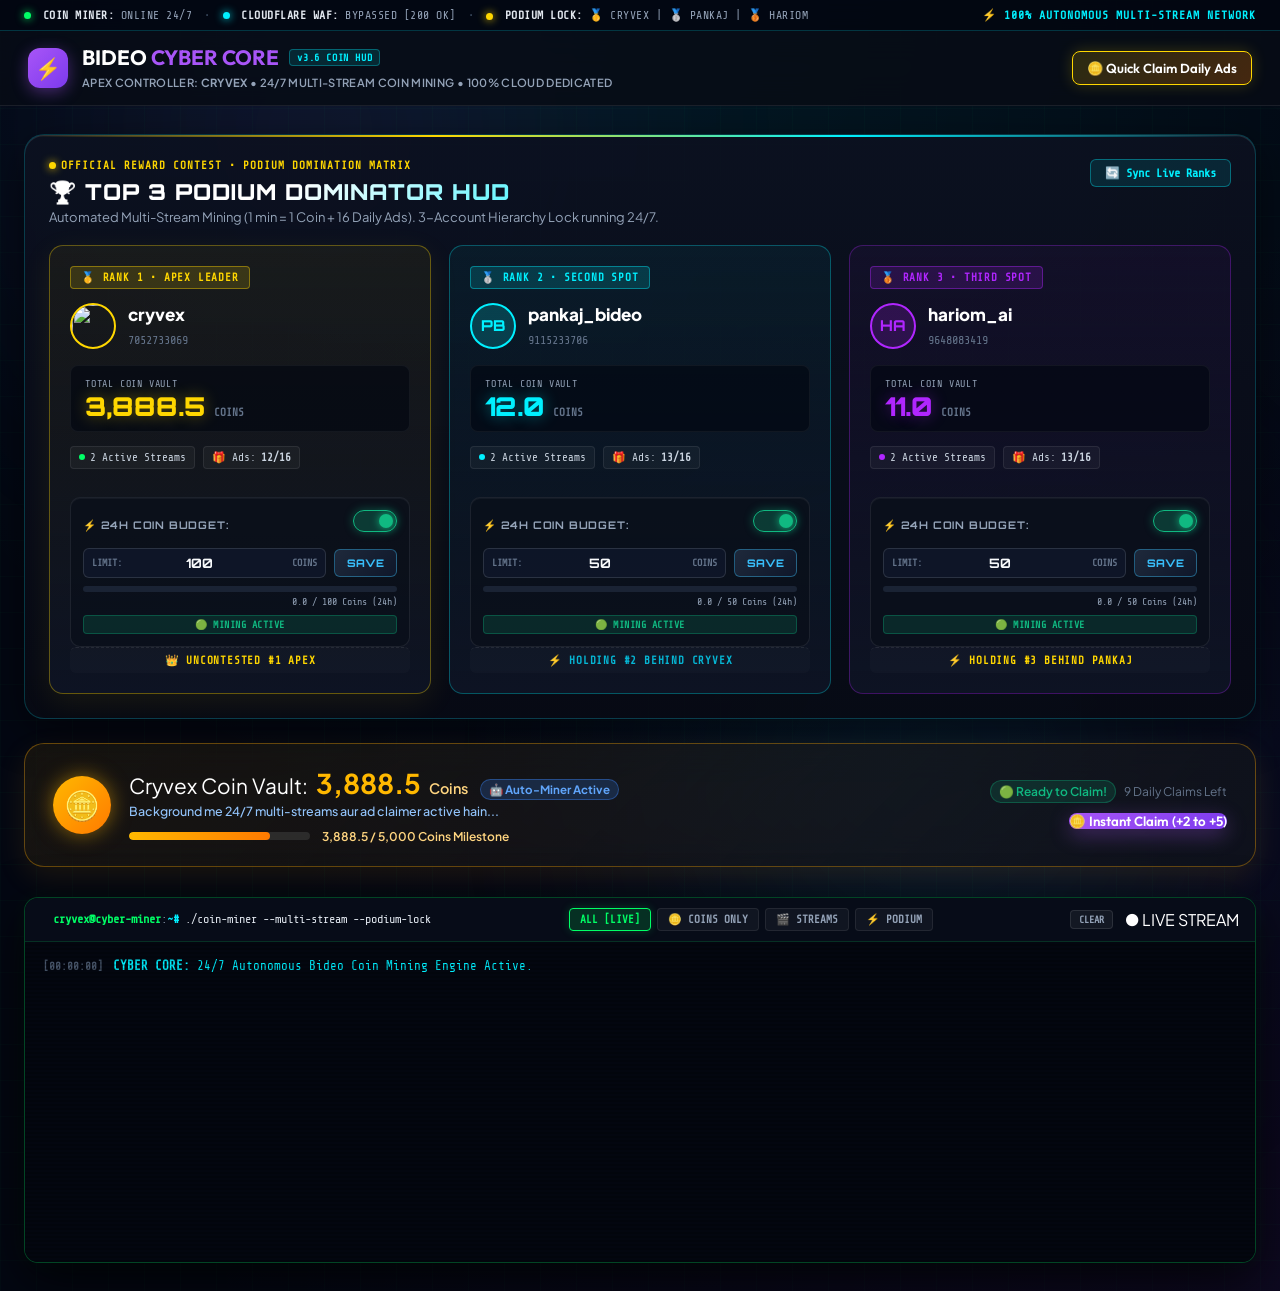
==== commit e7cfeb05: "feat: add 24h coin mining limit and on/off toggle controls" ====
--- a/bots/index.html
+++ b/bots/index.html
@@ -92,6 +92,33 @@
             <span class="meta-pill"><span class="pill-dot green"></span> 2 Active Streams</span>
             <span class="meta-pill">🎁 Ads: <b id="podiumRank1Ads">12/16</b></span>
           </div>
+
+          <!-- 24H MINING LIMIT & TOGGLE CONTROLLER -->
+          <div class="podium-controls-box">
+            <div class="ctrl-header">
+              <span class="ctrl-label">⚡ 24H COIN BUDGET:</span>
+              <label class="cyber-switch" title="Toggle Mining ON/OFF">
+                <input type="checkbox" id="toggleMiner_cryvex" checked data-user="cryvex">
+                <span class="cyber-slider"></span>
+              </label>
+            </div>
+            <div class="ctrl-limit-row">
+              <div class="input-with-label">
+                <span class="input-prefix">LIMIT:</span>
+                <input type="number" id="limitInput_cryvex" class="cyber-input-limit" value="100" min="0" step="5" placeholder="100">
+                <span class="input-suffix">COINS</span>
+              </div>
+              <button class="btn-save-limit" data-user="cryvex">SAVE</button>
+            </div>
+            <div class="ctrl-progress-row">
+              <div class="ctrl-bar-track">
+                <div id="barMined_cryvex" class="ctrl-bar-fill gold-fill" style="width: 0%"></div>
+              </div>
+              <span id="txtMined_cryvex" class="ctrl-mined-txt">0.0 / 100 Coins (24h)</span>
+            </div>
+            <div id="statusBadge_cryvex" class="ctrl-status-badge active">🟢 MINING ACTIVE</div>
+          </div>
+
           <div class="podium-lead-tag">👑 UNCONTESTED #1 APEX</div>
         </div>
 
@@ -116,6 +143,33 @@
             <span class="meta-pill"><span class="pill-dot cyan"></span> 2 Active Streams</span>
             <span class="meta-pill">🎁 Ads: <b id="podiumRank2Ads">13/16</b></span>
           </div>
+
+          <!-- 24H MINING LIMIT & TOGGLE CONTROLLER -->
+          <div class="podium-controls-box">
+            <div class="ctrl-header">
+              <span class="ctrl-label">⚡ 24H COIN BUDGET:</span>
+              <label class="cyber-switch" title="Toggle Mining ON/OFF">
+                <input type="checkbox" id="toggleMiner_pankaj_bideo" checked data-user="pankaj_bideo">
+                <span class="cyber-slider"></span>
+              </label>
+            </div>
+            <div class="ctrl-limit-row">
+              <div class="input-with-label">
+                <span class="input-prefix">LIMIT:</span>
+                <input type="number" id="limitInput_pankaj_bideo" class="cyber-input-limit" value="50" min="0" step="5" placeholder="50">
+                <span class="input-suffix">COINS</span>
+              </div>
+              <button class="btn-save-limit" data-user="pankaj_bideo">SAVE</button>
+            </div>
+            <div class="ctrl-progress-row">
+              <div class="ctrl-bar-track">
+                <div id="barMined_pankaj_bideo" class="ctrl-bar-fill cyan-fill" style="width: 0%"></div>
+              </div>
+              <span id="txtMined_pankaj_bideo" class="ctrl-mined-txt">0.0 / 50 Coins (24h)</span>
+            </div>
+            <div id="statusBadge_pankaj_bideo" class="ctrl-status-badge active">🟢 MINING ACTIVE</div>
+          </div>
+
           <div class="podium-lead-tag text-cyan">⚡ HOLDING #2 BEHIND CRYVEX</div>
         </div>
 
@@ -140,6 +194,32 @@
             <span class="meta-pill"><span class="pill-dot purple"></span> 2 Active Streams</span>
             <span class="meta-pill">🎁 Ads: <b id="podiumRank3Ads">13/16</b></span>
           </div>
+
+          <!-- 24H MINING LIMIT & TOGGLE CONTROLLER -->
+          <div class="podium-controls-box">
+            <div class="ctrl-header">
+              <span class="ctrl-label">⚡ 24H COIN BUDGET:</span>
+              <label class="cyber-switch" title="Toggle Mining ON/OFF">
+                <input type="checkbox" id="toggleMiner_hariom_ai" checked data-user="hariom_ai">
+                <span class="cyber-slider"></span>
+              </label>
+            </div>
+            <div class="ctrl-limit-row">
+              <div class="input-with-label">
+                <span class="input-prefix">LIMIT:</span>
+                <input type="number" id="limitInput_hariom_ai" class="cyber-input-limit" value="50" min="0" step="5" placeholder="50">
+                <span class="input-suffix">COINS</span>
+              </div>
+              <button class="btn-save-limit" data-user="hariom_ai">SAVE</button>
+            </div>
+            <div class="ctrl-progress-row">
+              <div class="ctrl-bar-track">
+                <div id="barMined_hariom_ai" class="ctrl-bar-fill purple-fill" style="width: 0%"></div>
+              </div>
+              <span id="txtMined_hariom_ai" class="ctrl-mined-txt">0.0 / 50 Coins (24h)</span>
+            </div>
+            <div id="statusBadge_hariom_ai" class="ctrl-status-badge active">🟢 MINING ACTIVE</div>
+          </div>
           <div class="podium-lead-tag text-purple">⚡ HOLDING #3 BEHIND PANKAJ</div>
         </div>
       </div>
--- a/bots/style.css
+++ b/bots/style.css
@@ -2137,7 +2137,220 @@
   }
 }
 
-
-
-
-
+/* -------------------------------------------------------------------------- */
+/* 24H COIN MINING LIMIT & TOGGLE CONTROLLER STYLES                           */
+/* -------------------------------------------------------------------------- */
+.podium-controls-box {
+  margin-top: 14px;
+  padding: 12px;
+  background: rgba(10, 15, 26, 0.75);
+  border: 1px solid rgba(255, 255, 255, 0.08);
+  border-radius: 10px;
+  display: flex;
+  flex-direction: column;
+  gap: 8px;
+  box-shadow: inset 0 1px 1px rgba(255, 255, 255, 0.05);
+}
+
+.ctrl-header {
+  display: flex;
+  justify-content: space-between;
+  align-items: center;
+}
+
+.ctrl-label {
+  font-family: 'Orbitron', monospace, sans-serif;
+  font-size: 10.5px;
+  font-weight: 700;
+  letter-spacing: 0.8px;
+  color: #94A3B8;
+}
+
+/* Cyber Toggle Switch */
+.cyber-switch {
+  position: relative;
+  display: inline-block;
+  width: 44px;
+  height: 22px;
+  cursor: pointer;
+}
+
+.cyber-switch input {
+  opacity: 0;
+  width: 0;
+  height: 0;
+}
+
+.cyber-slider {
+  position: absolute;
+  top: 0;
+  left: 0;
+  right: 0;
+  bottom: 0;
+  background-color: #1e293b;
+  border: 1px solid #475569;
+  border-radius: 20px;
+  transition: all 0.25s cubic-bezier(0.4, 0, 0.2, 1);
+}
+
+.cyber-slider:before {
+  position: absolute;
+  content: "";
+  height: 14px;
+  width: 14px;
+  left: 3px;
+  bottom: 3px;
+  background-color: #94a3b8;
+  border-radius: 50%;
+  transition: all 0.25s cubic-bezier(0.4, 0, 0.2, 1);
+}
+
+.cyber-switch input:checked + .cyber-slider {
+  background-color: rgba(16, 185, 129, 0.25);
+  border-color: #10B981;
+  box-shadow: 0 0 10px rgba(16, 185, 129, 0.4);
+}
+
+.cyber-switch input:checked + .cyber-slider:before {
+  transform: translateX(22px);
+  background-color: #10B981;
+  box-shadow: 0 0 8px #10B981;
+}
+
+/* Limit Input Row */
+.ctrl-limit-row {
+  display: flex;
+  gap: 8px;
+  align-items: center;
+}
+
+.input-with-label {
+  display: flex;
+  align-items: center;
+  background: rgba(15, 23, 42, 0.9);
+  border: 1px solid rgba(255, 255, 255, 0.12);
+  border-radius: 6px;
+  padding: 2px 8px;
+  flex: 1;
+}
+
+.input-prefix, .input-suffix {
+  font-family: 'Share Tech Mono', monospace;
+  font-size: 10px;
+  color: #64748B;
+  font-weight: 700;
+}
+
+.cyber-input-limit {
+  width: 100%;
+  background: transparent;
+  border: none;
+  outline: none;
+  color: #F8FAFC;
+  font-family: 'Orbitron', monospace;
+  font-size: 13px;
+  font-weight: 700;
+  text-align: center;
+  padding: 4px;
+}
+
+.cyber-input-limit:focus {
+  color: #38BDF8;
+}
+
+.btn-save-limit {
+  background: linear-gradient(135deg, #1E293B, #0F172A);
+  border: 1px solid rgba(56, 189, 248, 0.4);
+  color: #38BDF8;
+  font-family: 'Orbitron', monospace;
+  font-size: 10.5px;
+  font-weight: 800;
+  padding: 6px 12px;
+  border-radius: 6px;
+  cursor: pointer;
+  transition: all 0.2s ease;
+}
+
+.btn-save-limit:hover {
+  background: #38BDF8;
+  color: #0F172A;
+  box-shadow: 0 0 12px rgba(56, 189, 248, 0.5);
+  transform: translateY(-1px);
+}
+
+/* Progress Bar */
+.ctrl-progress-row {
+  display: flex;
+  flex-direction: column;
+  gap: 4px;
+}
+
+.ctrl-bar-track {
+  width: 100%;
+  height: 6px;
+  background: rgba(30, 41, 59, 0.8);
+  border-radius: 4px;
+  overflow: hidden;
+}
+
+.ctrl-bar-fill {
+  height: 100%;
+  border-radius: 4px;
+  transition: width 0.4s ease;
+}
+
+.gold-fill {
+  background: linear-gradient(90deg, #F59E0B, #FBBF24);
+  box-shadow: 0 0 8px rgba(245, 158, 11, 0.5);
+}
+
+.cyan-fill {
+  background: linear-gradient(90deg, #06B6D4, #38BDF8);
+  box-shadow: 0 0 8px rgba(6, 182, 212, 0.5);
+}
+
+.purple-fill {
+  background: linear-gradient(90deg, #8B5CF6, #A855F7);
+  box-shadow: 0 0 8px rgba(139, 92, 246, 0.5);
+}
+
+.ctrl-mined-txt {
+  font-family: 'Share Tech Mono', monospace;
+  font-size: 10px;
+  color: #94A3B8;
+  text-align: right;
+}
+
+/* Status Badges */
+.ctrl-status-badge {
+  font-family: 'Share Tech Mono', monospace;
+  font-size: 10px;
+  font-weight: 700;
+  padding: 3px 6px;
+  border-radius: 4px;
+  text-align: center;
+  letter-spacing: 0.5px;
+}
+
+.ctrl-status-badge.active {
+  background: rgba(16, 185, 129, 0.15);
+  color: #10B981;
+  border: 1px solid rgba(16, 185, 129, 0.3);
+}
+
+.ctrl-status-badge.paused {
+  background: rgba(239, 68, 68, 0.15);
+  color: #EF4444;
+  border: 1px solid rgba(239, 68, 68, 0.3);
+}
+
+.ctrl-status-badge.limit {
+  background: rgba(245, 158, 11, 0.15);
+  color: #F59E0B;
+  border: 1px solid rgba(245, 158, 11, 0.3);
+}
+
+
+
+
+
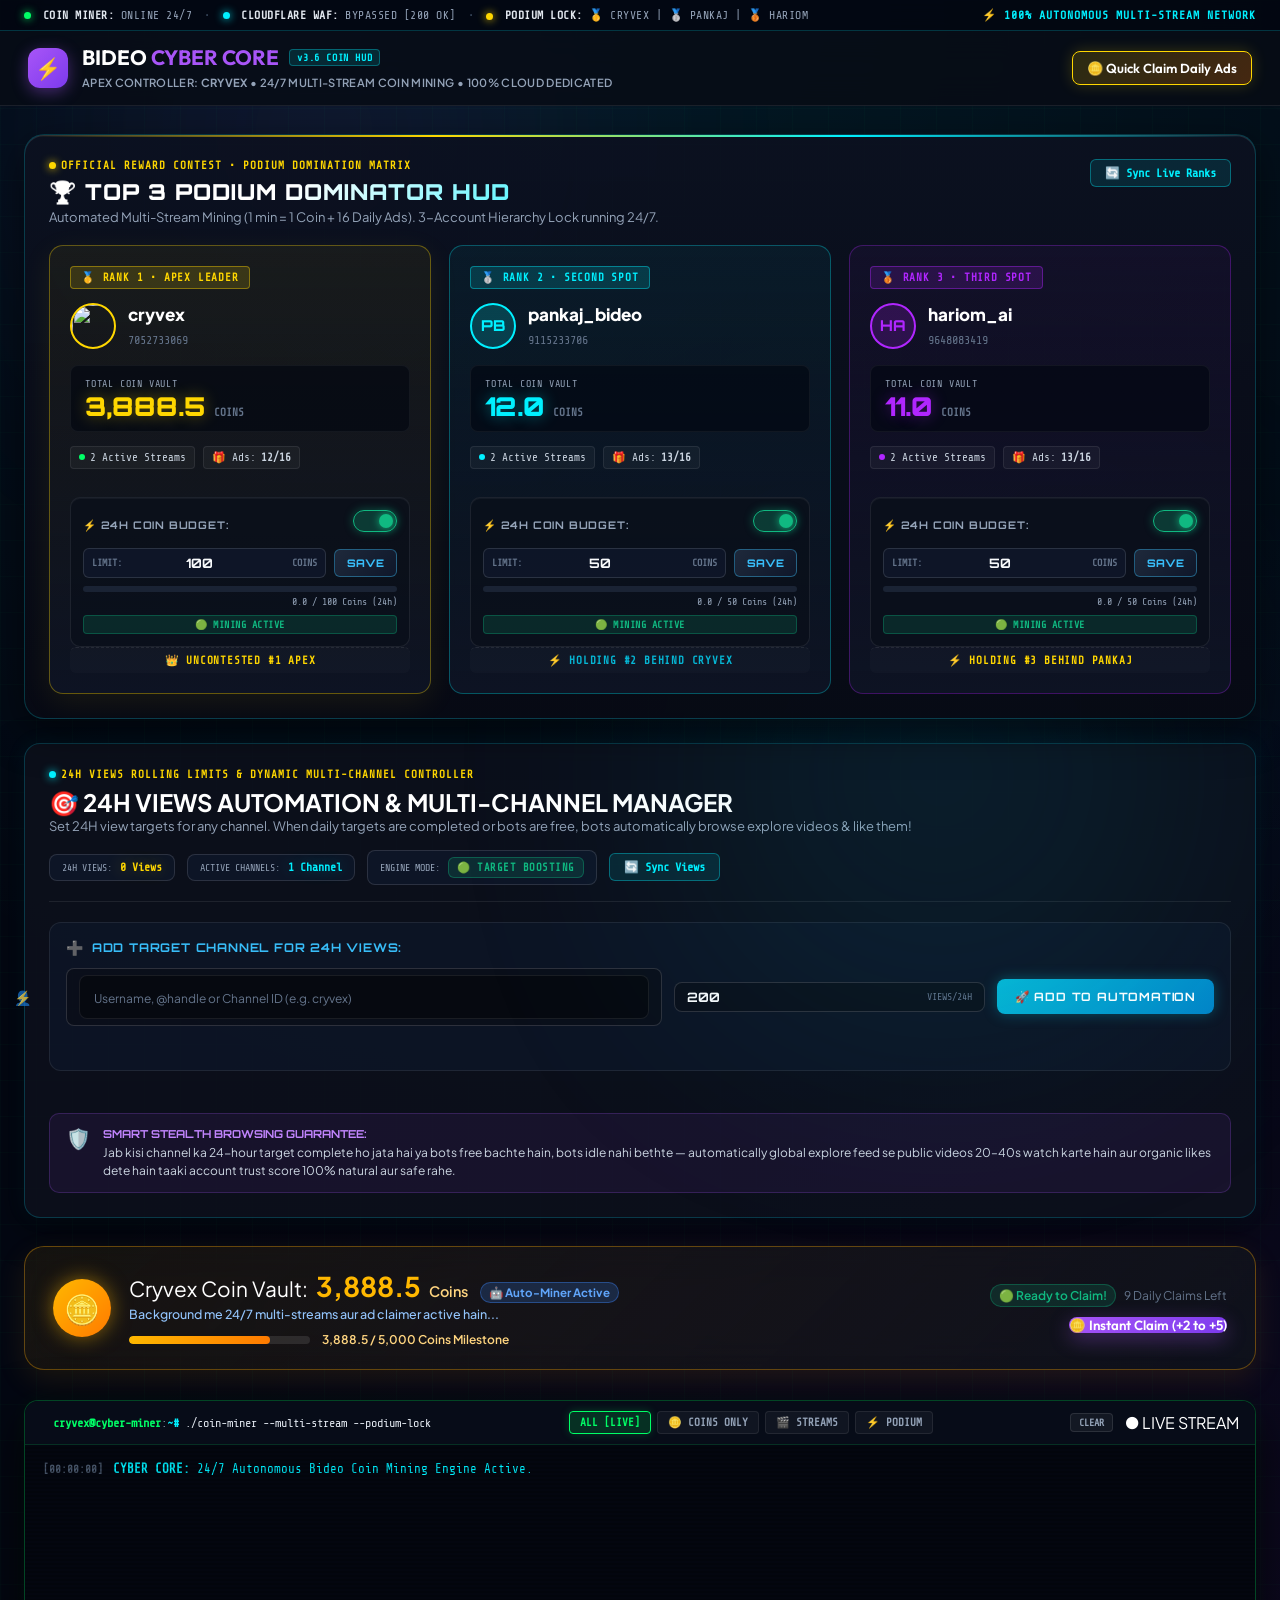
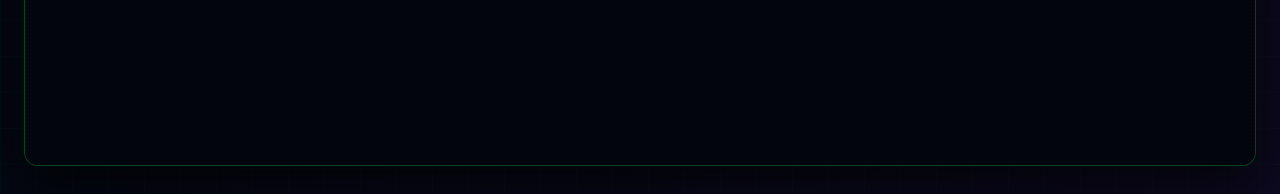
==== commit 9c732ade: "feat(bots): add 24h rolling view limits and multi-channel manager with organic stealth browsing" ====
--- a/bots/index.html
+++ b/bots/index.html
@@ -7,7 +7,7 @@
   <link rel="preconnect" href="https://fonts.googleapis.com">
   <link rel="preconnect" href="https://fonts.gstatic.com" crossorigin>
   <link href="https://fonts.googleapis.com/css2?family=Share+Tech+Mono&family=Orbitron:wght@500;700;800;900&family=Outfit:wght@400;500;600;700;800&family=Plus+Jakarta+Sans:wght@400;500;600;700&display=swap" rel="stylesheet">
-  <link rel="stylesheet" href="style.css?v=3.6.0">
+  <link rel="stylesheet" href="style.css?v=3.7.0">
 </head>
 <body class="cyber-theme">
 
@@ -226,7 +226,75 @@
     </section>
 
     <!-- ============================================================= -->
-    <!-- SECTION 1: CRYVEX MASTER COIN VAULT & CLAIM CONTROLLER -->
+    <!-- SECTION 1: 24H VIEWS AUTOMATION & MULTI-CHANNEL MANAGER -->
+    <!-- ============================================================= -->
+    <section class="views-hud-section cyber-card">
+      <div class="views-hud-header">
+        <div class="hud-title-col">
+          <div class="hud-badge-tag"><span class="pulse-dot cyan"></span> 24H VIEWS ROLLING LIMITS & DYNAMIC MULTI-CHANNEL CONTROLLER</div>
+          <h2>🎯 24H VIEWS AUTOMATION & MULTI-CHANNEL MANAGER</h2>
+          <p class="hud-desc">Set 24H view targets for any channel. When daily targets are completed or bots are free, bots automatically browse explore videos & like them!</p>
+        </div>
+        <div class="views-header-stats">
+          <div class="stat-pill-mini">
+            <span class="pill-lbl">24H VIEWS:</span>
+            <b id="totalViews24hBadge" class="gold-text">0 Views</b>
+          </div>
+          <div class="stat-pill-mini">
+            <span class="pill-lbl">ACTIVE CHANNELS:</span>
+            <b id="activeChannelsCountBadge" class="cyan-text">1 Channel</b>
+          </div>
+          <div class="stat-pill-mini">
+            <span class="pill-lbl">ENGINE MODE:</span>
+            <span id="farmingModeBadge" class="mode-badge-green">🟢 TARGET BOOSTING</span>
+          </div>
+          <button id="refreshViewsBtn" class="btn btn-cyber-sm">
+            <span>🔄 Sync Views</span>
+          </button>
+        </div>
+      </div>
+
+      <!-- ADD NEW CHANNEL BAR -->
+      <div class="add-channel-cyber-bar">
+        <div class="add-bar-title">
+          <span class="neon-plus">➕</span>
+          <span>ADD TARGET CHANNEL FOR 24H VIEWS:</span>
+        </div>
+        <form id="addChannelForm" class="add-channel-form">
+          <div class="add-input-wrap channel-name-wrap">
+            <span class="input-icon">👤</span>
+            <input type="text" id="newChannelInput" class="cyber-input-text" placeholder="Username, @handle or Channel ID (e.g. cryvex)" required>
+          </div>
+          <div class="add-input-wrap channel-limit-wrap">
+            <span class="input-icon">⚡</span>
+            <input type="number" id="newChannelLimit" class="cyber-input-num" value="200" min="10" step="10" placeholder="24H Limit (200)" required>
+            <span class="unit-tag">VIEWS/24H</span>
+          </div>
+          <button type="submit" id="addChannelSubmitBtn" class="btn btn-cyber-cyan">
+            <span class="btn-text">🚀 ADD TO AUTOMATION</span>
+            <span class="spinner hidden"></span>
+          </button>
+        </form>
+        <div id="addChannelFeedback" class="add-channel-feedback"></div>
+      </div>
+
+      <!-- CHANNELS GRID -->
+      <div id="channelsViewsGrid" class="channels-views-grid">
+        <!-- Rendered dynamically by app.js -->
+      </div>
+
+      <!-- STEALTH FALLBACK INFO FOOTER -->
+      <div class="views-stealth-notice">
+        <span class="stealth-shield-icon">🛡️</span>
+        <div class="stealth-notice-content">
+          <b>SMART STEALTH BROWSING GUARANTEE:</b>
+          <span>Jab kisi channel ka 24-hour target complete ho jata hai ya bots free bachte hain, bots idle nahi bethte — automatically global explore feed se public videos 20–40s watch karte hain aur organic likes dete hain taaki account trust score 100% natural aur safe rahe.</span>
+        </div>
+      </div>
+    </section>
+
+    <!-- ============================================================= -->
+    <!-- SECTION 2: CRYVEX MASTER COIN VAULT & CLAIM CONTROLLER -->
     <!-- ============================================================= -->
     <section class="coins-banner-card glass-card">
       <div class="coins-banner-left">
@@ -298,6 +366,6 @@
 
   </main>
 
-  <script src="app.js?v=3.6.0"></script>
+  <script src="app.js?v=3.7.0"></script>
 </body>
 </html>
--- a/bots/style.css
+++ b/bots/style.css
@@ -2350,7 +2350,381 @@
   border: 1px solid rgba(245, 158, 11, 0.3);
 }
 
-
-
-
-
+/* ============================================================= */
+/* 24H VIEWS AUTOMATION & MULTI-CHANNEL MANAGER STYLES           */
+/* ============================================================= */
+.views-hud-section {
+  margin-bottom: 28px;
+  background: rgba(13, 17, 28, 0.88);
+  border: 1px solid rgba(6, 182, 212, 0.25);
+  border-radius: 16px;
+  padding: 24px;
+  box-shadow: 0 12px 35px rgba(0, 0, 0, 0.5), 0 0 20px rgba(6, 182, 212, 0.08);
+}
+
+.views-hud-header {
+  display: flex;
+  justify-content: space-between;
+  align-items: flex-start;
+  flex-wrap: wrap;
+  gap: 16px;
+  margin-bottom: 20px;
+  padding-bottom: 16px;
+  border-bottom: 1px solid rgba(255, 255, 255, 0.08);
+}
+
+.views-header-stats {
+  display: flex;
+  align-items: center;
+  gap: 12px;
+  flex-wrap: wrap;
+}
+
+.stat-pill-mini {
+  background: rgba(15, 23, 42, 0.85);
+  border: 1px solid rgba(255, 255, 255, 0.12);
+  border-radius: 8px;
+  padding: 6px 12px;
+  display: flex;
+  align-items: center;
+  gap: 8px;
+  font-family: 'Share Tech Mono', monospace;
+  font-size: 11.5px;
+}
+
+.stat-pill-mini .pill-lbl {
+  color: #94A3B8;
+  font-size: 10px;
+}
+
+.mode-badge-green {
+  background: rgba(16, 185, 129, 0.15);
+  color: #10B981;
+  border: 1px solid rgba(16, 185, 129, 0.35);
+  padding: 3px 8px;
+  border-radius: 6px;
+  font-family: 'Share Tech Mono', monospace;
+  font-size: 10.5px;
+  font-weight: 700;
+  letter-spacing: 0.5px;
+}
+
+.mode-badge-stealth {
+  background: rgba(168, 85, 247, 0.15);
+  color: #C084FC;
+  border: 1px solid rgba(168, 85, 247, 0.35);
+  padding: 3px 8px;
+  border-radius: 6px;
+  font-family: 'Share Tech Mono', monospace;
+  font-size: 10.5px;
+  font-weight: 700;
+}
+
+/* ADD CHANNEL CYBER BAR */
+.add-channel-cyber-bar {
+  background: rgba(15, 23, 42, 0.65);
+  border: 1px solid rgba(255, 255, 255, 0.08);
+  border-radius: 12px;
+  padding: 16px;
+  margin-bottom: 22px;
+}
+
+.add-bar-title {
+  display: flex;
+  align-items: center;
+  gap: 8px;
+  font-family: 'Orbitron', monospace;
+  font-size: 12px;
+  font-weight: 700;
+  letter-spacing: 0.8px;
+  color: #38BDF8;
+  margin-bottom: 12px;
+}
+
+.neon-plus {
+  color: #06B6D4;
+  font-size: 14px;
+}
+
+.add-channel-form {
+  display: flex;
+  gap: 12px;
+  align-items: center;
+  flex-wrap: wrap;
+}
+
+.add-input-wrap {
+  display: flex;
+  align-items: center;
+  background: rgba(10, 15, 26, 0.9);
+  border: 1px solid rgba(255, 255, 255, 0.14);
+  border-radius: 8px;
+  padding: 6px 12px;
+  transition: all 0.2s ease;
+}
+
+.add-input-wrap:focus-within {
+  border-color: #06B6D4;
+  box-shadow: 0 0 10px rgba(6, 182, 212, 0.25);
+}
+
+.channel-name-wrap {
+  flex: 2;
+  min-width: 220px;
+}
+
+.channel-limit-wrap {
+  flex: 1;
+  min-width: 170px;
+}
+
+.add-input-wrap .input-icon {
+  margin-right: 8px;
+  font-size: 14px;
+  opacity: 0.7;
+}
+
+.cyber-input-text {
+  background: transparent;
+  border: none;
+  outline: none;
+  color: #FFFFFF;
+  font-family: 'Plus Jakarta Sans', sans-serif;
+  font-size: 13px;
+  width: 100%;
+}
+
+.cyber-input-text::placeholder {
+  color: #64748B;
+  font-size: 12px;
+}
+
+.cyber-input-num {
+  background: transparent;
+  border: none;
+  outline: none;
+  color: #F8FAFC;
+  font-family: 'Orbitron', monospace;
+  font-size: 13px;
+  font-weight: 700;
+  width: 100%;
+}
+
+.add-input-wrap .unit-tag {
+  font-family: 'Share Tech Mono', monospace;
+  font-size: 10px;
+  color: #64748B;
+  white-space: nowrap;
+  margin-left: 6px;
+}
+
+.btn-cyber-cyan {
+  background: linear-gradient(135deg, #06B6D4 0%, #0284C7 100%);
+  color: #FFFFFF;
+  border: none;
+  border-radius: 8px;
+  padding: 10px 18px;
+  font-family: 'Orbitron', monospace;
+  font-size: 11.5px;
+  font-weight: 700;
+  letter-spacing: 0.8px;
+  cursor: pointer;
+  box-shadow: 0 0 14px rgba(6, 182, 212, 0.35);
+  transition: all 0.2s ease;
+  white-space: nowrap;
+}
+
+.btn-cyber-cyan:hover {
+  transform: translateY(-1px);
+  box-shadow: 0 0 20px rgba(6, 182, 212, 0.55);
+}
+
+.add-channel-feedback {
+  margin-top: 10px;
+  font-size: 12px;
+  font-family: 'Share Tech Mono', monospace;
+  min-height: 18px;
+}
+
+.add-channel-feedback.success {
+  color: #10B981;
+}
+
+.add-channel-feedback.error {
+  color: #EF4444;
+}
+
+/* CHANNELS GRID */
+.channels-views-grid {
+  display: grid;
+  grid-template-columns: repeat(auto-fill, minmax(320px, 1fr));
+  gap: 18px;
+  margin-bottom: 20px;
+}
+
+.channel-view-card {
+  background: rgba(15, 23, 42, 0.75);
+  border: 1px solid rgba(255, 255, 255, 0.09);
+  border-radius: 12px;
+  padding: 16px;
+  display: flex;
+  flex-direction: column;
+  gap: 12px;
+  transition: all 0.25s ease;
+  position: relative;
+  overflow: hidden;
+}
+
+.channel-view-card:hover {
+  border-color: rgba(6, 182, 212, 0.35);
+  box-shadow: 0 8px 24px rgba(0, 0, 0, 0.4);
+}
+
+.channel-view-card.is-cryvex {
+  border-color: rgba(234, 179, 8, 0.35);
+  background: linear-gradient(180deg, rgba(234, 179, 8, 0.05) 0%, rgba(15, 23, 42, 0.75) 100%);
+}
+
+.ch-card-header {
+  display: flex;
+  justify-content: space-between;
+  align-items: center;
+  gap: 12px;
+}
+
+.ch-avatar-info {
+  display: flex;
+  align-items: center;
+  gap: 12px;
+  min-width: 0;
+}
+
+.ch-avatar-img {
+  width: 44px;
+  height: 44px;
+  border-radius: 50%;
+  object-fit: cover;
+  border: 2px solid #06B6D4;
+}
+
+.channel-view-card.is-cryvex .ch-avatar-img {
+  border-color: #EAB308;
+}
+
+.ch-avatar-fallback {
+  width: 44px;
+  height: 44px;
+  border-radius: 50%;
+  background: linear-gradient(135deg, #0284C7 0%, #06B6D4 100%);
+  display: flex;
+  align-items: center;
+  justify-content: center;
+  font-family: 'Orbitron', monospace;
+  font-weight: 800;
+  font-size: 15px;
+  color: #FFFFFF;
+}
+
+.ch-meta-col {
+  min-width: 0;
+}
+
+.ch-name-row {
+  display: flex;
+  align-items: center;
+  gap: 6px;
+}
+
+.ch-title-text {
+  font-family: 'Outfit', sans-serif;
+  font-size: 15px;
+  font-weight: 700;
+  color: #FFFFFF;
+  white-space: nowrap;
+  overflow: hidden;
+  text-overflow: ellipsis;
+}
+
+.ch-master-badge {
+  font-family: 'Share Tech Mono', monospace;
+  font-size: 9px;
+  color: #EAB308;
+  background: rgba(234, 179, 8, 0.15);
+  border: 1px solid rgba(234, 179, 8, 0.3);
+  padding: 1px 5px;
+  border-radius: 4px;
+}
+
+.ch-id-text {
+  font-family: 'Share Tech Mono', monospace;
+  font-size: 10px;
+  color: #64748B;
+  white-space: nowrap;
+  overflow: hidden;
+  text-overflow: ellipsis;
+  display: block;
+}
+
+/* CARD CONTROLS BOX */
+.ch-controls-box {
+  background: rgba(10, 15, 26, 0.7);
+  border: 1px solid rgba(255, 255, 255, 0.06);
+  border-radius: 8px;
+  padding: 10px;
+  display: flex;
+  flex-direction: column;
+  gap: 8px;
+}
+
+.btn-remove-channel {
+  background: rgba(239, 68, 68, 0.1);
+  border: 1px solid rgba(239, 68, 68, 0.25);
+  color: #EF4444;
+  border-radius: 6px;
+  padding: 4px 10px;
+  font-family: 'Share Tech Mono', monospace;
+  font-size: 10.5px;
+  cursor: pointer;
+  align-self: flex-end;
+  transition: all 0.2s ease;
+}
+
+.btn-remove-channel:hover {
+  background: rgba(239, 68, 68, 0.25);
+  border-color: #EF4444;
+}
+
+/* STEALTH NOTICE FOOTER */
+.views-stealth-notice {
+  background: rgba(168, 85, 247, 0.08);
+  border: 1px solid rgba(168, 85, 247, 0.22);
+  border-radius: 10px;
+  padding: 12px 16px;
+  display: flex;
+  align-items: flex-start;
+  gap: 12px;
+}
+
+.stealth-shield-icon {
+  font-size: 20px;
+  line-height: 1.2;
+}
+
+.stealth-notice-content {
+  font-size: 12px;
+  line-height: 1.5;
+  color: #CBD5E1;
+}
+
+.stealth-notice-content b {
+  color: #C084FC;
+  font-family: 'Orbitron', monospace;
+  font-size: 11px;
+  display: block;
+  margin-bottom: 2px;
+}
+
+
+
+
+
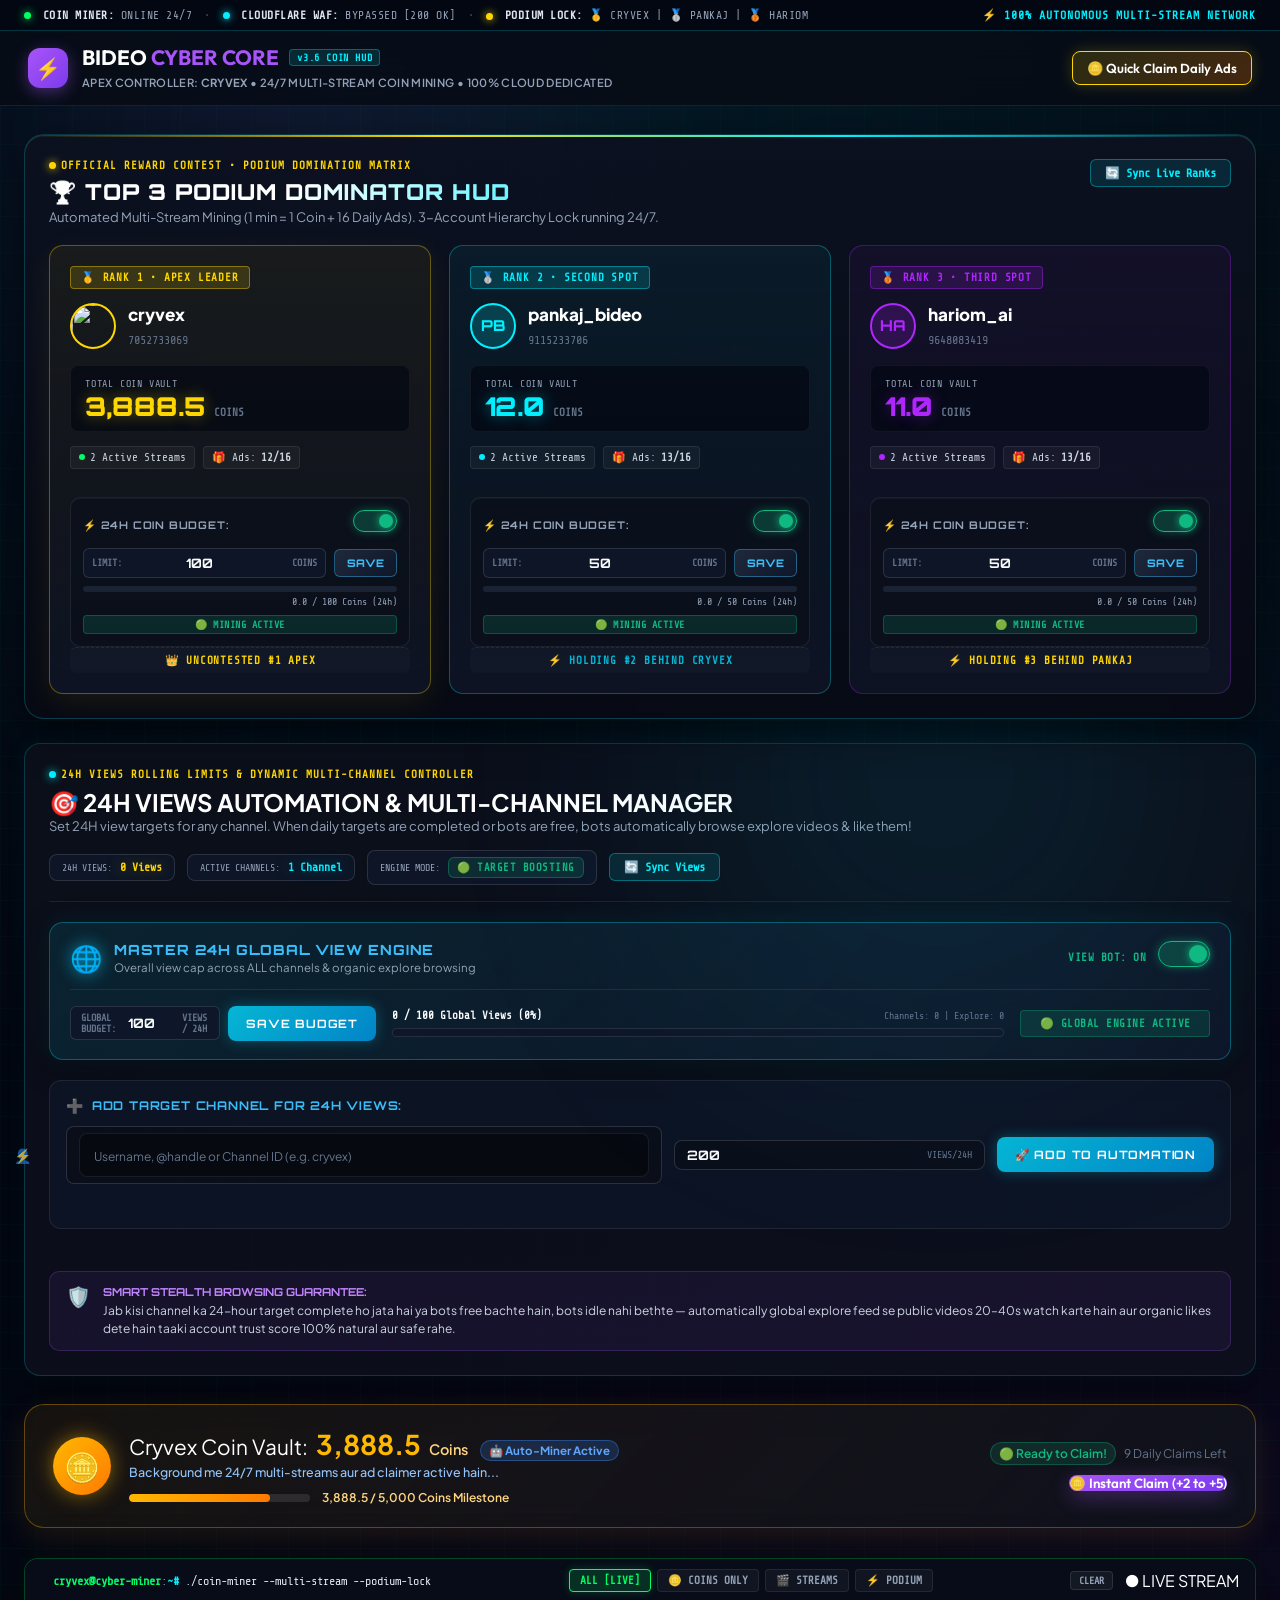
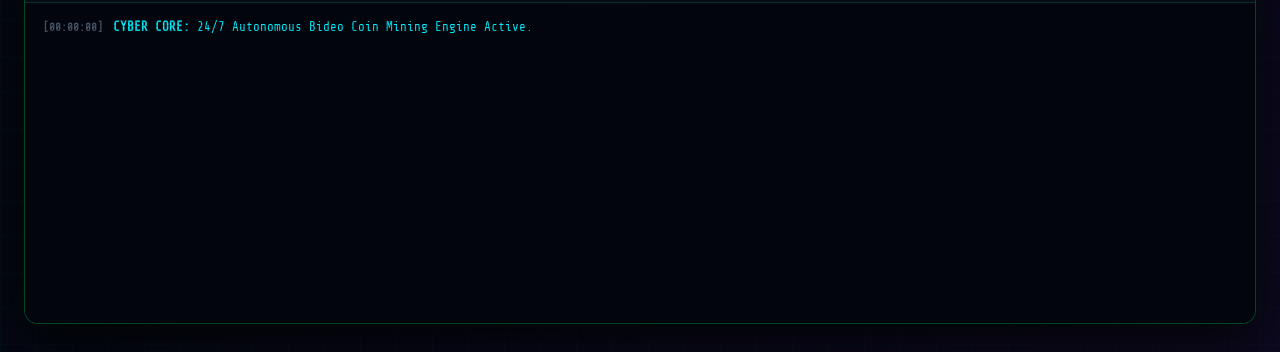
==== commit 6f52a8d2: "feat(bots): 24h view limits, multi-channel manager and automation updates" ====
--- a/bots/index.html
+++ b/bots/index.html
@@ -7,7 +7,7 @@
   <link rel="preconnect" href="https://fonts.googleapis.com">
   <link rel="preconnect" href="https://fonts.gstatic.com" crossorigin>
   <link href="https://fonts.googleapis.com/css2?family=Share+Tech+Mono&family=Orbitron:wght@500;700;800;900&family=Outfit:wght@400;500;600;700;800&family=Plus+Jakarta+Sans:wght@400;500;600;700&display=swap" rel="stylesheet">
-  <link rel="stylesheet" href="style.css?v=3.7.0">
+  <link rel="stylesheet" href="style.css?v=3.7.5">
 </head>
 <body class="cyber-theme">
 
@@ -254,6 +254,55 @@
         </div>
       </div>
 
+      <!-- MASTER GLOBAL 24H VIEW BUDGET & SWITCH CONTROLLER -->
+      <div class="global-view-controller-card">
+        <div class="global-ctrl-top">
+          <div class="global-info-col">
+            <div class="global-title-row">
+              <span class="global-core-icon">🌐</span>
+              <div class="global-title-wrap">
+                <span class="global-title-label">MASTER 24H GLOBAL VIEW ENGINE</span>
+                <span class="global-sub-text">Overall view cap across ALL channels & organic explore browsing</span>
+              </div>
+            </div>
+          </div>
+          <div class="global-switch-col">
+            <span class="switch-helper-text" id="globalSwitchLabel">VIEW BOT: ON</span>
+            <label class="cyber-switch master-cyber-switch" title="Master View Bot Switch (Turns all views ON/OFF)">
+              <input type="checkbox" id="globalViewToggle" checked>
+              <span class="cyber-slider"></span>
+            </label>
+          </div>
+        </div>
+
+        <div class="global-ctrl-body">
+          <div class="global-limit-input-wrap">
+            <div class="input-with-label global-input-box">
+              <span class="input-prefix">GLOBAL BUDGET:</span>
+              <input type="number" id="globalLimitInput" class="cyber-input-limit" value="100" min="0" step="10" placeholder="100">
+              <span class="input-suffix">VIEWS / 24H</span>
+            </div>
+            <button id="saveGlobalLimitBtn" class="btn btn-cyber-cyan btn-sm">
+              <span class="btn-text">SAVE BUDGET</span>
+            </button>
+          </div>
+
+          <div class="global-progress-col">
+            <div class="global-progress-header">
+              <span class="progress-info-txt" id="globalViewsProgressTxt">0 / 100 Global Views (0%)</span>
+              <span class="sub-stat-pills" id="globalBreakdownTxt">Channels: 0 | Explore: 0</span>
+            </div>
+            <div class="ctrl-bar-track global-track">
+              <div id="globalBarFill" class="ctrl-bar-fill cyan-fill" style="width: 0%"></div>
+            </div>
+          </div>
+
+          <div id="globalStatusBadge" class="ctrl-status-badge active global-badge">
+            🟢 GLOBAL ENGINE ACTIVE
+          </div>
+        </div>
+      </div>
+
       <!-- ADD NEW CHANNEL BAR -->
       <div class="add-channel-cyber-bar">
         <div class="add-bar-title">
@@ -366,6 +415,6 @@
 
   </main>
 
-  <script src="app.js?v=3.7.0"></script>
+  <script src="app.js?v=3.7.5"></script>
 </body>
 </html>
--- a/bots/style.css
+++ b/bots/style.css
@@ -2724,7 +2724,158 @@
   margin-bottom: 2px;
 }
 
-
-
-
-
+/* ============================================================= */
+/* MASTER GLOBAL 24H VIEW CONTROLLER STYLES                      */
+/* ============================================================= */
+.global-view-controller-card {
+  background: linear-gradient(135deg, rgba(6, 182, 212, 0.12) 0%, rgba(15, 23, 42, 0.88) 100%);
+  border: 1px solid rgba(6, 182, 212, 0.4);
+  border-radius: 14px;
+  padding: 18px 20px;
+  margin-bottom: 20px;
+  box-shadow: 0 8px 30px rgba(0, 0, 0, 0.45), 0 0 25px rgba(6, 182, 212, 0.12);
+}
+
+.global-ctrl-top {
+  display: flex;
+  justify-content: space-between;
+  align-items: center;
+  flex-wrap: wrap;
+  gap: 14px;
+  padding-bottom: 14px;
+  border-bottom: 1px solid rgba(255, 255, 255, 0.08);
+  margin-bottom: 16px;
+}
+
+.global-title-row {
+  display: flex;
+  align-items: center;
+  gap: 12px;
+}
+
+.global-core-icon {
+  font-size: 26px;
+  filter: drop-shadow(0 0 8px #06B6D4);
+}
+
+.global-title-label {
+  font-family: 'Orbitron', monospace;
+  font-size: 14px;
+  font-weight: 800;
+  letter-spacing: 0.8px;
+  color: #38BDF8;
+  display: block;
+}
+
+.global-sub-text {
+  font-size: 11.5px;
+  color: #94A3B8;
+  display: block;
+  margin-top: 2px;
+}
+
+.global-switch-col {
+  display: flex;
+  align-items: center;
+  gap: 12px;
+}
+
+.switch-helper-text {
+  font-family: 'Share Tech Mono', monospace;
+  font-size: 11px;
+  font-weight: 700;
+  color: #10B981;
+  letter-spacing: 0.5px;
+}
+
+.switch-helper-text.off {
+  color: #EF4444;
+}
+
+.master-cyber-switch {
+  width: 52px;
+  height: 26px;
+}
+
+.master-cyber-switch .cyber-slider:before {
+  height: 18px;
+  width: 18px;
+  left: 4px;
+  bottom: 3px;
+}
+
+.master-cyber-switch input:checked + .cyber-slider:before {
+  transform: translateX(26px);
+}
+
+.global-ctrl-body {
+  display: flex;
+  align-items: center;
+  flex-wrap: wrap;
+  gap: 16px;
+}
+
+.global-limit-input-wrap {
+  display: flex;
+  align-items: center;
+  gap: 8px;
+  flex: 1;
+  min-width: 240px;
+}
+
+.global-input-box {
+  padding: 4px 10px;
+}
+
+.global-progress-col {
+  flex: 2;
+  min-width: 260px;
+  display: flex;
+  flex-direction: column;
+  gap: 6px;
+}
+
+.global-progress-header {
+  display: flex;
+  justify-content: space-between;
+  align-items: center;
+  font-family: 'Share Tech Mono', monospace;
+  font-size: 11px;
+}
+
+.progress-info-txt {
+  color: #F8FAFC;
+  font-weight: 700;
+}
+
+.sub-stat-pills {
+  color: #64748B;
+  font-size: 10px;
+}
+
+.global-track {
+  height: 9px;
+  background: rgba(15, 23, 42, 0.95);
+  border: 1px solid rgba(255, 255, 255, 0.1);
+  border-radius: 6px;
+}
+
+.global-badge {
+  font-size: 11px;
+  padding: 6px 14px;
+  min-width: 190px;
+  display: flex;
+  align-items: center;
+  justify-content: center;
+}
+
+.ctrl-status-badge.standby {
+  background: rgba(168, 85, 247, 0.15);
+  color: #C084FC;
+  border: 1px solid rgba(168, 85, 247, 0.35);
+}
+
+
+
+
+
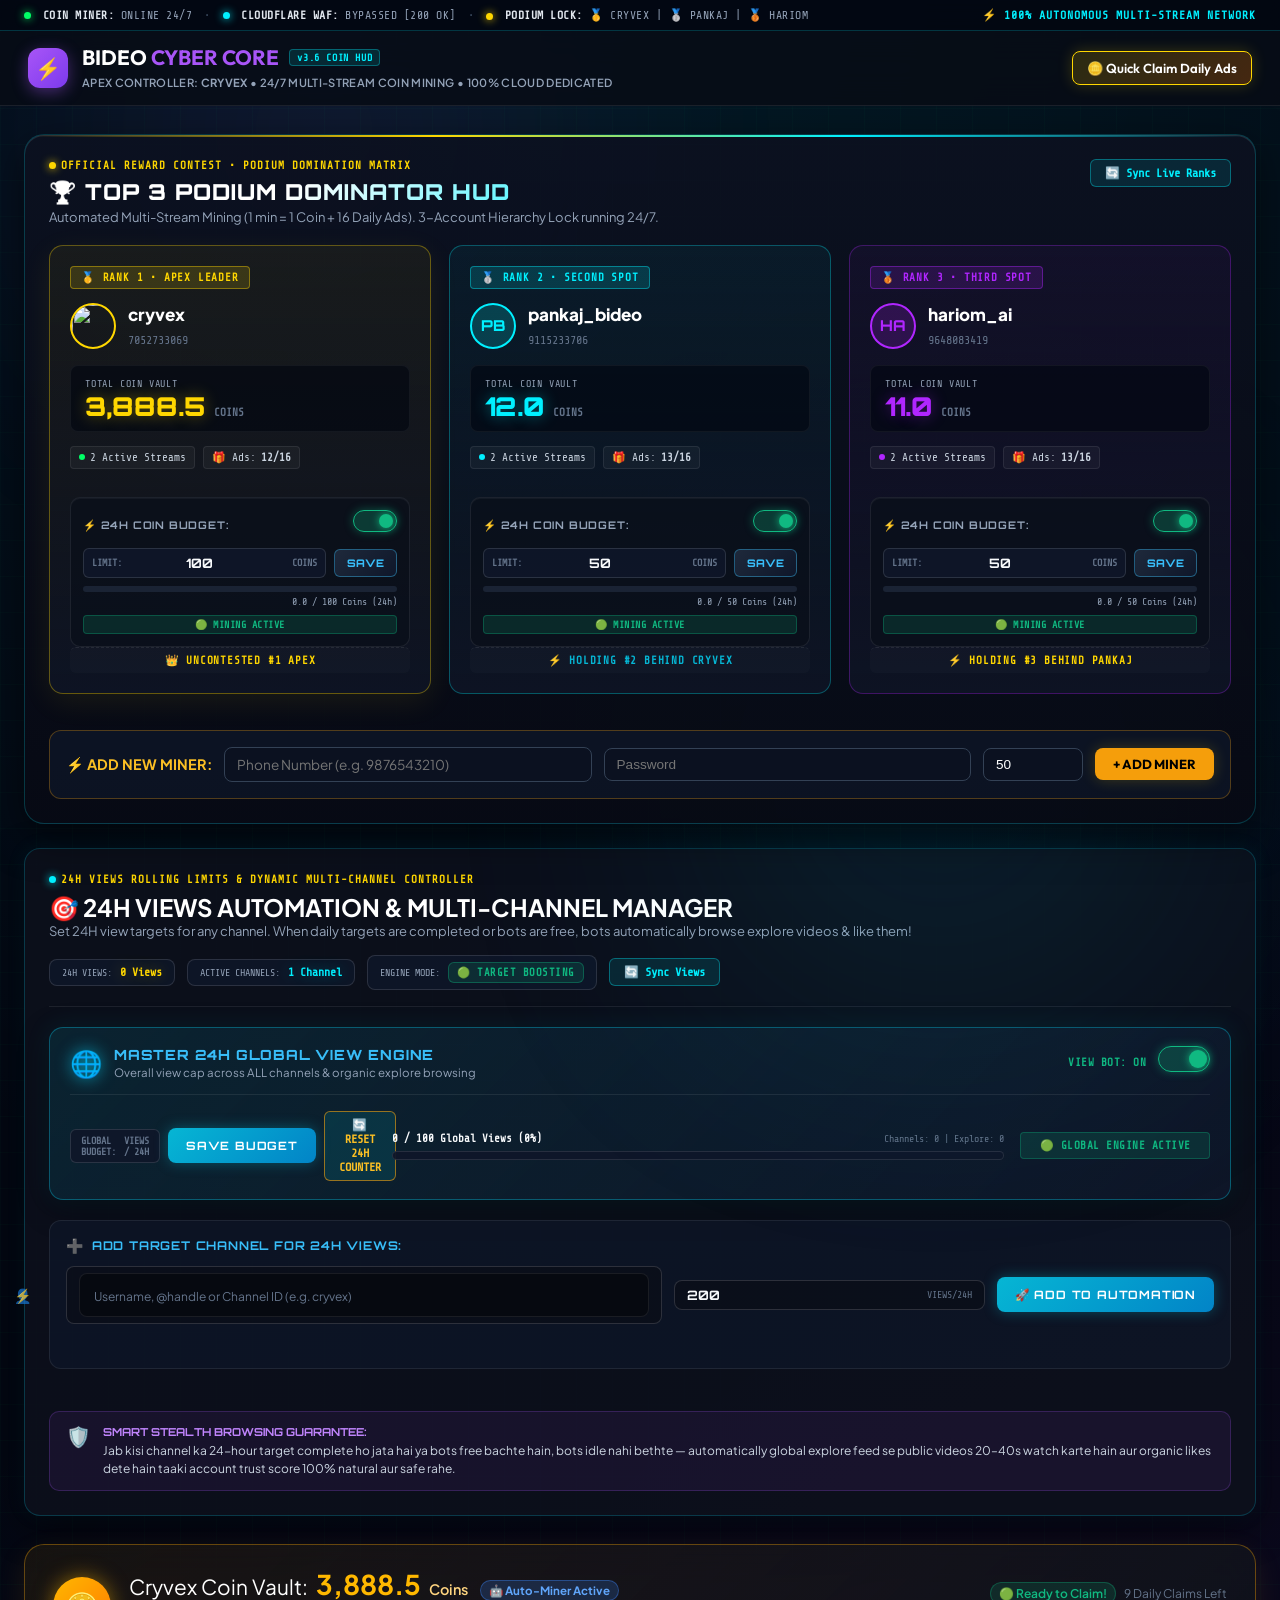
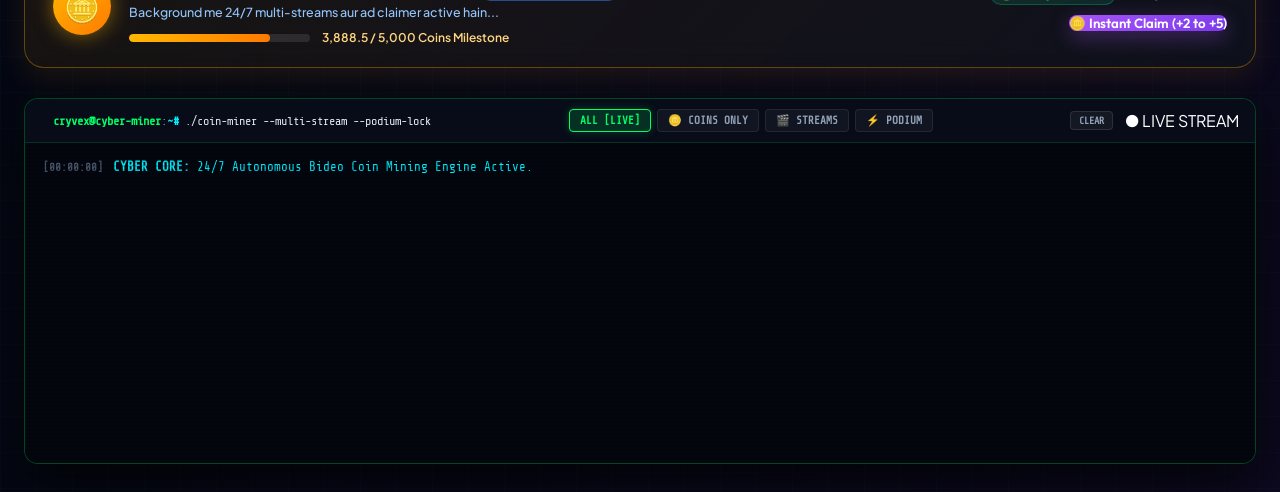
==== commit 50463780: "Add dynamic coin miner account system, 24h reset, 3000 global budget and cleanup" ====
--- a/bots/index.html
+++ b/bots/index.html
@@ -223,6 +223,22 @@
           <div class="podium-lead-tag text-purple">⚡ HOLDING #3 BEHIND PANKAJ</div>
         </div>
       </div>
+
+      <!-- EXTRA DYNAMIC MINING ACCOUNTS GRID -->
+      <div id="extraMinersGrid" class="extra-miners-grid" style="display: grid; grid-template-columns: repeat(auto-fill, minmax(300px, 1fr)); gap: 16px; margin-top: 16px;"></div>
+
+      <!-- ADD MINING ACCOUNT FORM -->
+      <div class="add-miner-bar" style="margin-top: 20px; padding: 16px; background: rgba(15, 23, 42, 0.7); border: 1px solid rgba(245, 158, 11, 0.3); border-radius: 12px; display: flex; flex-wrap: wrap; gap: 12px; align-items: center;">
+        <div style="font-weight: 700; color: #fbbf24; font-size: 0.9rem; display: flex; align-items: center; gap: 6px;">
+          <span>⚡ ADD NEW MINER:</span>
+        </div>
+        <input type="text" id="newMinerPhone" class="cyber-input" placeholder="Phone Number (e.g. 9876543210)" style="flex: 1; min-width: 150px; padding: 8px 12px; background: #0b1120; border: 1px solid #334155; border-radius: 8px; color: #fff; font-size: 0.85rem;">
+        <input type="password" id="newMinerPassword" class="cyber-input" placeholder="Password" style="flex: 1; min-width: 130px; padding: 8px 12px; background: #0b1120; border: 1px solid #334155; border-radius: 8px; color: #fff; font-size: 0.85rem;">
+        <input type="number" id="newMinerLimit" class="cyber-input" value="50" min="5" step="5" placeholder="Daily Coins" style="width: 100px; padding: 8px 12px; background: #0b1120; border: 1px solid #334155; border-radius: 8px; color: #fff; font-size: 0.85rem;">
+        <button id="addMinerBtn" class="btn btn-cyber-gold btn-sm" style="padding: 8px 18px; font-weight: bold; background: #f59e0b; color: #000; border: none; border-radius: 8px; cursor: pointer;">
+          <span>+ ADD MINER</span>
+        </button>
+      </div>
     </section>
 
     <!-- ============================================================= -->
@@ -285,6 +301,9 @@
             <button id="saveGlobalLimitBtn" class="btn btn-cyber-cyan btn-sm">
               <span class="btn-text">SAVE BUDGET</span>
             </button>
+            <button id="resetGlobalViewsBtn" class="btn btn-cyber-sm" style="border-color: rgba(245, 158, 11, 0.6); color: #fbbf24;" title="Reset rolling 24-hour view count to 0 immediately">
+              <span>🔄 RESET 24H COUNTER</span>
+            </button>
           </div>
 
           <div class="global-progress-col">
